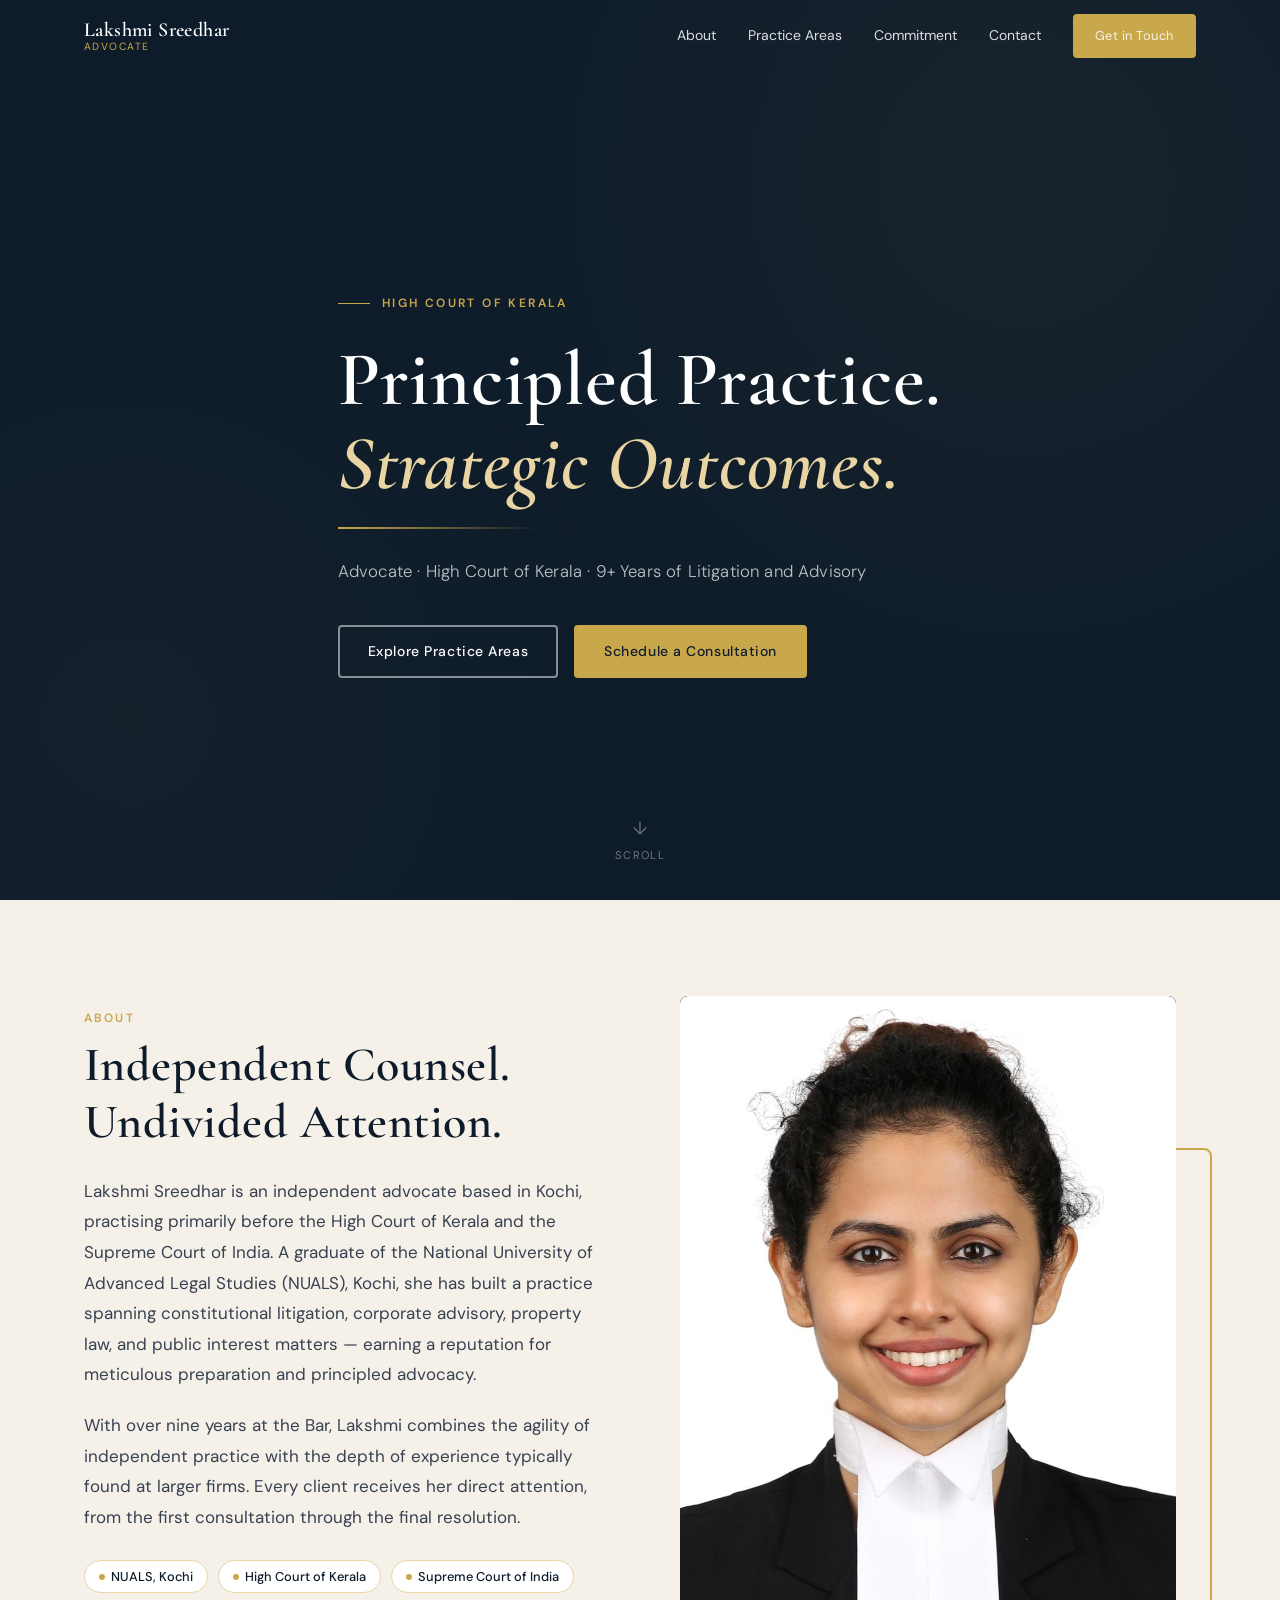
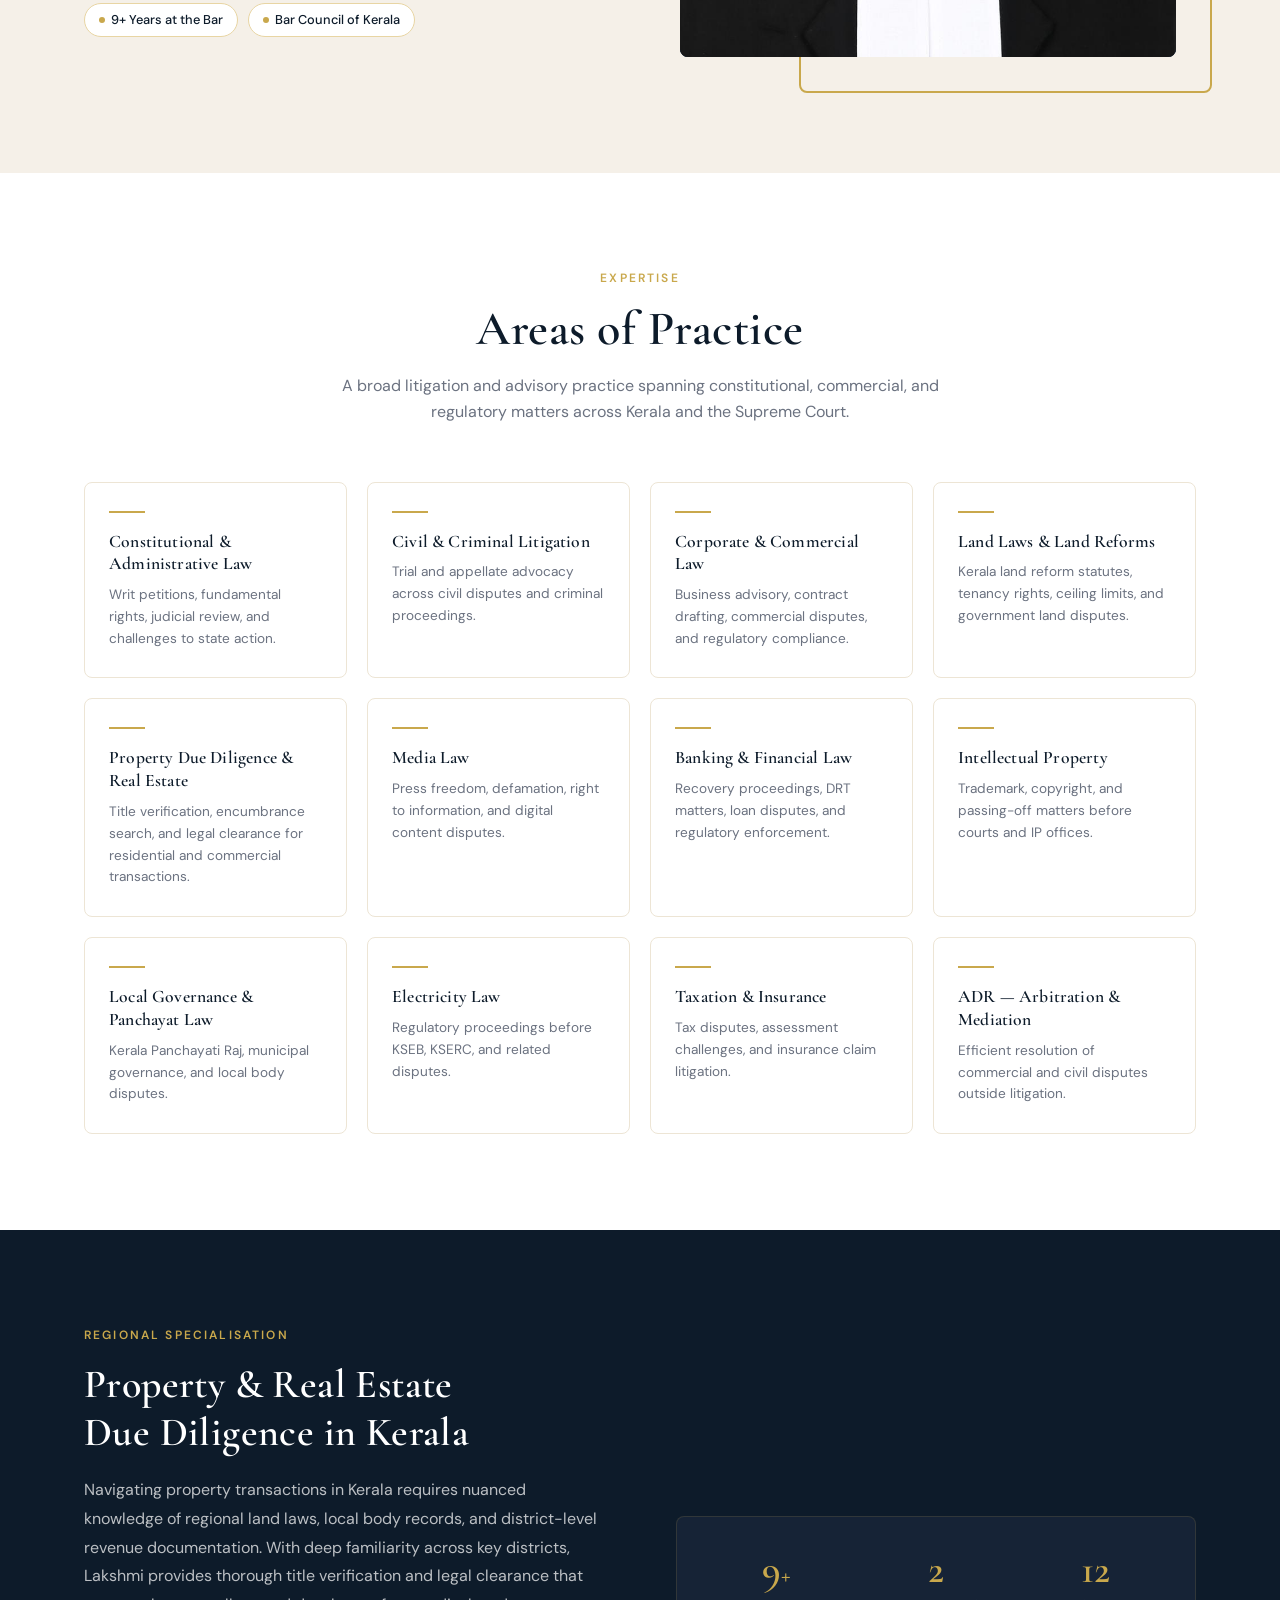
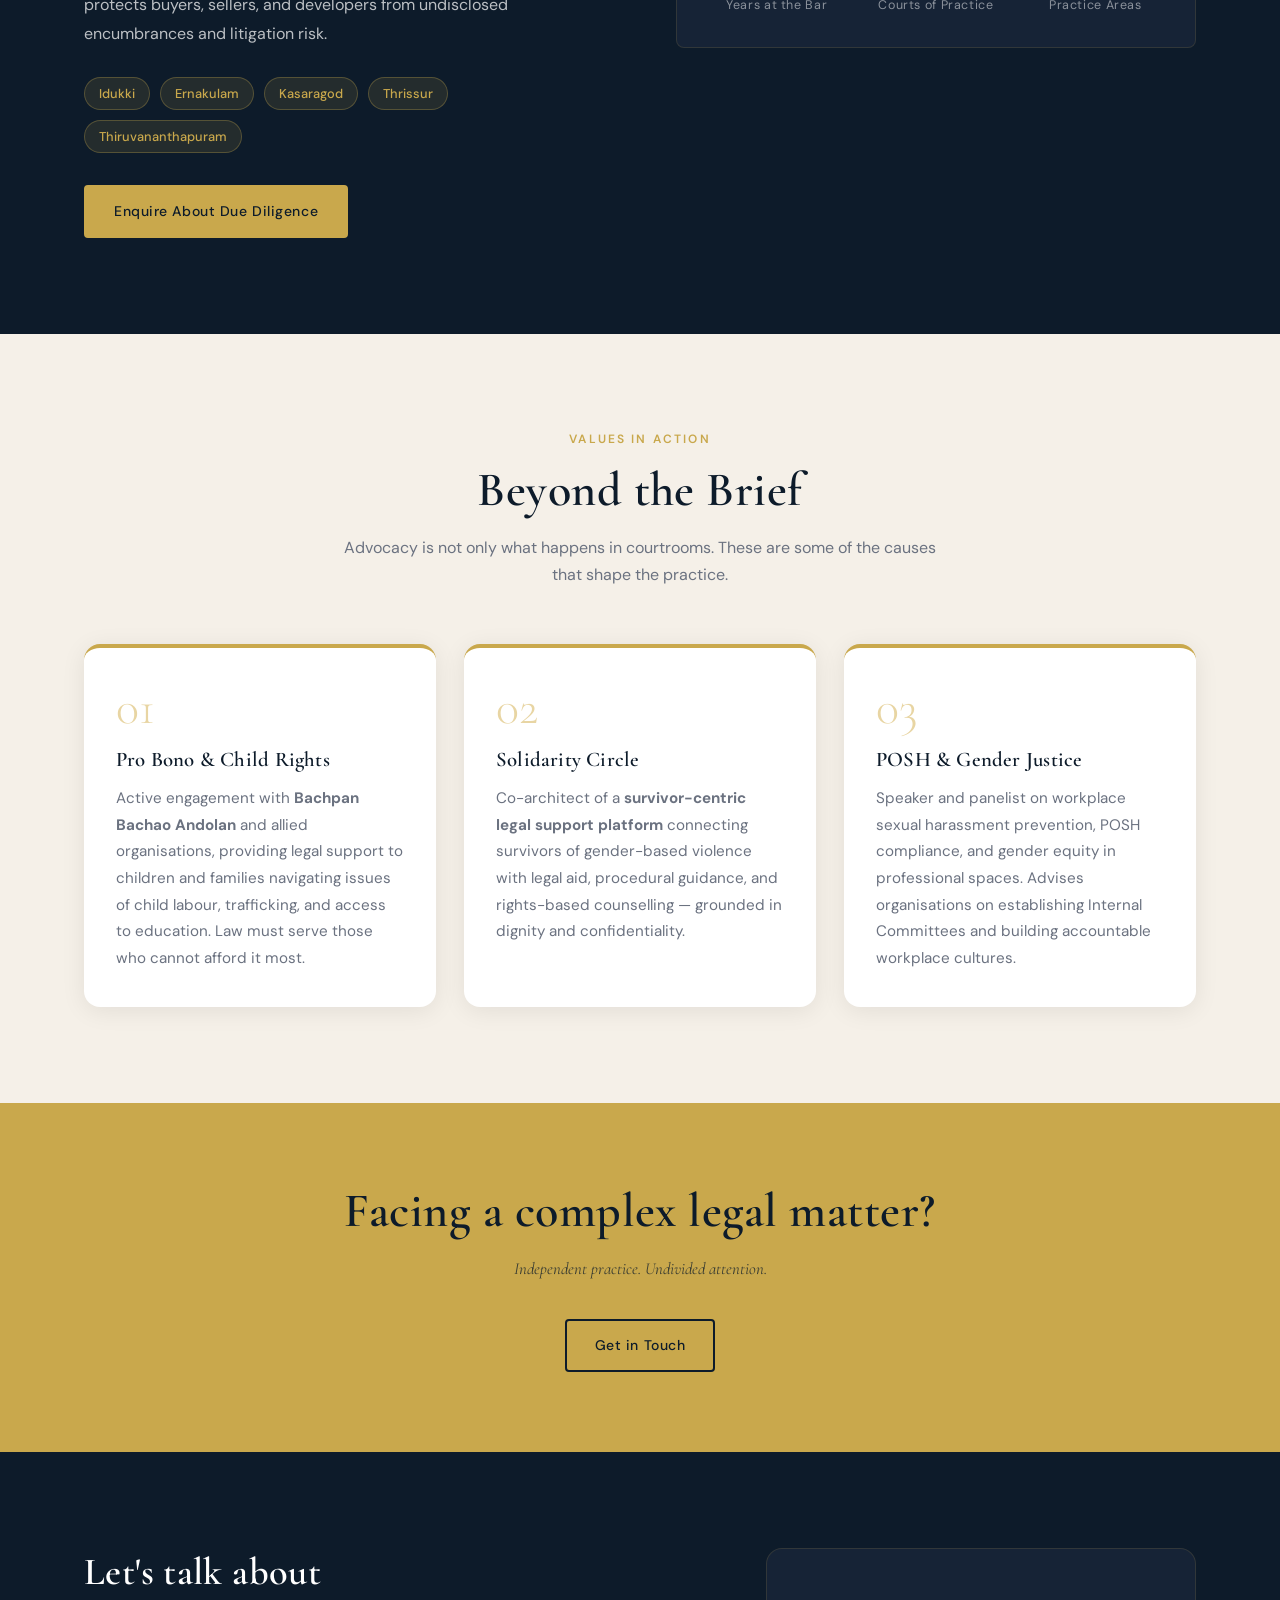
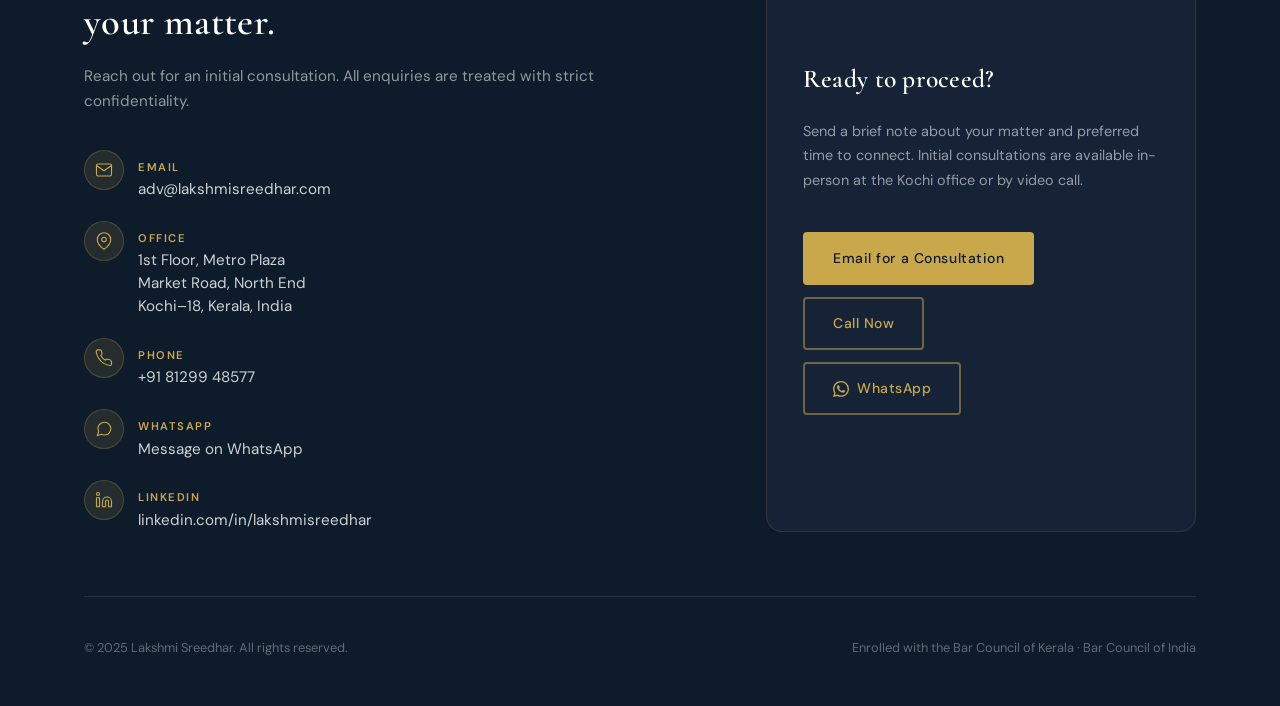
==== index.html @ 371a24f0 "Added meta tags" ====
<!DOCTYPE html>
<html lang="en">
<head>
  <meta charset="UTF-8">
  <meta name="viewport" content="width=device-width, initial-scale=1.0">
  <meta name="description" content="Lakshmi Sreedhar — Advocate at the High Court of Kerala. 9+ years of experience in Constitutional Law, Civil &amp; Criminal Litigation, Corporate Law, Property Due Diligence, and more.">
  <meta name="author" content="Lakshmi Sreedhar">
  <meta property="og:title" content="Lakshmi Sreedhar | Advocate, High Court of Kerala">
  <meta property="og:description" content="Principled Practice. Strategic Outcomes. Independent advocate with 9+ years of litigation and advisory experience.">
  <meta property="og:type" content="website">
  <meta property="og:url" content="https://zachariasmanuel.github.io/lssite/">
  <meta property="og:image" content="https://zachariasmanuel.github.io/lssite/assets/img/lakshmi.jpg">
  <meta property="og:image:alt" content="Lakshmi Sreedhar, Advocate, High Court of Kerala">
  <meta name="twitter:card" content="summary_large_image">
  <meta name="twitter:image" content="https://zachariasmanuel.github.io/lssite/assets/img/lakshmi.jpg">

  <link rel="icon" type="image/x-icon" href="favicon.ico">
  <title>Lakshmi Sreedhar | Advocate, High Court of Kerala</title>

  <!-- Stylesheet -->
  <link rel="stylesheet" href="assets/css/style.css">

  <!-- Google Analytics -->
  <script async src="https://www.googletagmanager.com/gtag/js?id=UA-42601089-4"></script>
  <script>
    window.dataLayer = window.dataLayer || [];
    function gtag(){dataLayer.push(arguments);}
    gtag('js', new Date());
    gtag('config', 'UA-42601089-4');
  </script>
</head>
<body>

  <!-- =========================================
       MOBILE OVERLAY MENU
  ========================================== -->
  <div id="nav-overlay" class="nav-overlay" role="dialog" aria-modal="true" aria-label="Navigation menu">
    <a href="#about">About</a>
    <a href="#practice">Practice Areas</a>
    <a href="#commitment">Commitment</a>
    <a href="#contact">Contact</a>
    <a href="mailto:adv@lakshmisreedhar.com" class="btn btn--gold">Get in Touch</a>
  </div>

  <!-- =========================================
       NAVIGATION
  ========================================== -->
  <header id="navbar" role="banner">
    <div class="container">
      <a href="#hero" class="nav-brand" aria-label="Lakshmi Sreedhar — home">
        <span class="nav-brand__name">Lakshmi Sreedhar</span>
        <span class="nav-brand__sub">Advocate</span>
      </a>

      <nav class="nav-links" aria-label="Site navigation">
        <a href="#about">About</a>
        <a href="#practice">Practice Areas</a>
        <a href="#commitment">Commitment</a>
        <a href="#contact">Contact</a>
        <a href="mailto:adv@lakshmisreedhar.com" class="btn btn--gold">Get in Touch</a>
      </nav>

      <button
        id="nav-toggle"
        class="nav-toggle"
        aria-label="Toggle navigation menu"
        aria-expanded="false"
        aria-controls="nav-overlay"
      >
        <span></span>
        <span></span>
        <span></span>
      </button>
    </div>
  </header>

  <!-- =========================================
       HERO
  ========================================== -->
  <section id="hero" aria-label="Introduction">
    <div class="hero__bg-pattern" aria-hidden="true"></div>
    <div class="container">
      <div class="hero__content">
        <p class="hero__eyebrow">High Court of Kerala</p>
        <h1 class="hero__headline">
          Principled Practice.<br><em>Strategic Outcomes.</em>
        </h1>
        <div class="hero__divider" aria-hidden="true"></div>
        <p class="hero__sub">
          Advocate &middot; High Court of Kerala &middot; 9+ Years of Litigation and Advisory
        </p>
        <div class="hero__ctas">
          <a href="#practice" class="btn btn--ghost">Explore Practice Areas</a>
          <a href="mailto:adv@lakshmisreedhar.com" class="btn btn--gold">Schedule a Consultation</a>
        </div>
      </div>
    </div>
    <div class="hero__scroll" aria-hidden="true">
      <svg viewBox="0 0 24 24" fill="none" stroke="currentColor" stroke-width="1.5" stroke-linecap="round" stroke-linejoin="round">
        <path d="M12 5v14M5 12l7 7 7-7"/>
      </svg>
      <span>Scroll</span>
    </div>
  </section>

  <!-- =========================================
       ABOUT
  ========================================== -->
  <section id="about" class="section" aria-labelledby="about-heading">
    <div class="container">
      <div class="about__grid">

        <div class="about__text">
          <span class="section-label">About</span>
          <h2 id="about-heading" class="section-title">Independent Counsel.<br>Undivided Attention.</h2>

          <p>
            Lakshmi Sreedhar is an independent advocate based in Kochi, practising primarily before the
            High Court of Kerala and the Supreme Court of India. A graduate of the National University of
            Advanced Legal Studies (NUALS), Kochi, she has built a practice spanning constitutional
            litigation, corporate advisory, property law, and public interest matters — earning a
            reputation for meticulous preparation and principled advocacy.
          </p>
          <p>
            With over nine years at the Bar, Lakshmi combines the agility of independent practice with
            the depth of experience typically found at larger firms. Every client receives her direct
            attention, from the first consultation through the final resolution.
          </p>

          <div class="about__credentials" aria-label="Credentials">
            <span class="credential-tag">NUALS, Kochi</span>
            <span class="credential-tag">High Court of Kerala</span>
            <span class="credential-tag">Supreme Court of India</span>
            <span class="credential-tag">9+ Years at the Bar</span>
            <span class="credential-tag">Bar Council of Kerala</span>
          </div>

        </div>

        <div class="about__photo reveal" aria-label="Photo of Lakshmi Sreedhar">
          <div class="about__photo-wrap">
            <!-- Replace src with the actual photo: assets/img/lakshmi.jpg -->
            <img
              src="assets/img/lakshmi.jpg"
              alt="Lakshmi Sreedhar, Advocate"
              onload="this.closest('.about__photo-wrap').querySelector('.about__photo-placeholder').style.display='none'"
              onerror="this.style.display='none'"
            >
            <div class="about__photo-placeholder" aria-hidden="true">
              <svg viewBox="0 0 64 64" fill="none" stroke="currentColor" stroke-width="1.5" stroke-linecap="round" stroke-linejoin="round">
                <circle cx="32" cy="20" r="12"/>
                <path d="M6 56c0-14.36 11.64-26 26-26s26 11.64 26 26"/>
              </svg>
              <span>Photo Placeholder</span>
            </div>
          </div>
          <div class="about__photo-accent" aria-hidden="true"></div>
        </div>

      </div>
    </div>
  </section>

  <!-- =========================================
       PRACTICE AREAS
  ========================================== -->
  <section id="practice" class="section" aria-labelledby="practice-heading">
    <div class="container">
      <div class="practice__header">
        <span class="section-label">Expertise</span>
        <h2 id="practice-heading" class="section-title">Areas of Practice</h2>
        <p>A broad litigation and advisory practice spanning constitutional, commercial, and regulatory matters across Kerala and the Supreme Court.</p>
      </div>

      <div class="practice__grid">

        <article class="practice-card reveal">
          <div class="practice-card__icon" aria-hidden="true"></div>
          <h3 class="practice-card__title">Constitutional &amp; Administrative Law</h3>
          <p class="practice-card__desc">Writ petitions, fundamental rights, judicial review, and challenges to state action.</p>
        </article>

        <article class="practice-card reveal reveal--delay-1">
          <div class="practice-card__icon" aria-hidden="true"></div>
          <h3 class="practice-card__title">Civil &amp; Criminal Litigation</h3>
          <p class="practice-card__desc">Trial and appellate advocacy across civil disputes and criminal proceedings.</p>
        </article>

        <article class="practice-card reveal reveal--delay-2">
          <div class="practice-card__icon" aria-hidden="true"></div>
          <h3 class="practice-card__title">Corporate &amp; Commercial Law</h3>
          <p class="practice-card__desc">Business advisory, contract drafting, commercial disputes, and regulatory compliance.</p>
        </article>

        <article class="practice-card reveal reveal--delay-3">
          <div class="practice-card__icon" aria-hidden="true"></div>
          <h3 class="practice-card__title">Land Laws &amp; Land Reforms</h3>
          <p class="practice-card__desc">Kerala land reform statutes, tenancy rights, ceiling limits, and government land disputes.</p>
        </article>

        <article class="practice-card reveal">
          <div class="practice-card__icon" aria-hidden="true"></div>
          <h3 class="practice-card__title">Property Due Diligence &amp; Real Estate</h3>
          <p class="practice-card__desc">Title verification, encumbrance search, and legal clearance for residential and commercial transactions.</p>
        </article>

        <article class="practice-card reveal reveal--delay-1">
          <div class="practice-card__icon" aria-hidden="true"></div>
          <h3 class="practice-card__title">Media Law</h3>
          <p class="practice-card__desc">Press freedom, defamation, right to information, and digital content disputes.</p>
        </article>

        <article class="practice-card reveal reveal--delay-2">
          <div class="practice-card__icon" aria-hidden="true"></div>
          <h3 class="practice-card__title">Banking &amp; Financial Law</h3>
          <p class="practice-card__desc">Recovery proceedings, DRT matters, loan disputes, and regulatory enforcement.</p>
        </article>

        <article class="practice-card reveal reveal--delay-3">
          <div class="practice-card__icon" aria-hidden="true"></div>
          <h3 class="practice-card__title">Intellectual Property</h3>
          <p class="practice-card__desc">Trademark, copyright, and passing-off matters before courts and IP offices.</p>
        </article>

        <article class="practice-card reveal">
          <div class="practice-card__icon" aria-hidden="true"></div>
          <h3 class="practice-card__title">Local Governance &amp; Panchayat Law</h3>
          <p class="practice-card__desc">Kerala Panchayati Raj, municipal governance, and local body disputes.</p>
        </article>

        <article class="practice-card reveal reveal--delay-1">
          <div class="practice-card__icon" aria-hidden="true"></div>
          <h3 class="practice-card__title">Electricity Law</h3>
          <p class="practice-card__desc">Regulatory proceedings before KSEB, KSERC, and related disputes.</p>
        </article>

        <article class="practice-card reveal reveal--delay-2">
          <div class="practice-card__icon" aria-hidden="true"></div>
          <h3 class="practice-card__title">Taxation &amp; Insurance</h3>
          <p class="practice-card__desc">Tax disputes, assessment challenges, and insurance claim litigation.</p>
        </article>

        <article class="practice-card reveal reveal--delay-3">
          <div class="practice-card__icon" aria-hidden="true"></div>
          <h3 class="practice-card__title">ADR — Arbitration &amp; Mediation</h3>
          <p class="practice-card__desc">Efficient resolution of commercial and civil disputes outside litigation.</p>
        </article>

      </div>
    </div>
  </section>

  <!-- =========================================
       SPOTLIGHT — PROPERTY & REAL ESTATE
  ========================================== -->
  <section id="spotlight" aria-labelledby="spotlight-heading">
    <div class="container">
      <div class="spotlight__inner">

        <div class="reveal">
          <span class="spotlight__label">Regional Specialisation</span>
          <h2 id="spotlight-heading" class="spotlight__title">
            Property &amp; Real Estate<br>Due Diligence in Kerala
          </h2>
          <p class="spotlight__body">
            Navigating property transactions in Kerala requires nuanced knowledge of
            regional land laws, local body records, and district-level revenue documentation.
            With deep familiarity across key districts, Lakshmi provides thorough title
            verification and legal clearance that protects buyers, sellers, and developers
            from undisclosed encumbrances and litigation risk.
          </p>
          <div class="spotlight__regions" aria-label="Districts covered">
            <span class="region-tag">Idukki</span>
            <span class="region-tag">Ernakulam</span>
            <span class="region-tag">Kasaragod</span>
            <span class="region-tag">Thrissur</span>
            <span class="region-tag">Thiruvananthapuram</span>
          </div>
          <a href="#contact" class="btn btn--gold">Enquire About Due Diligence</a>
        </div>

        <div class="spotlight__stats reveal reveal--delay-2" aria-label="Practice highlights">
          <div class="stat">
            <div class="stat__num">9<span style="font-size:1.5rem">+</span></div>
            <div class="stat__label">Years at the Bar</div>
          </div>
          <div class="stat">
            <div class="stat__num">2</div>
            <div class="stat__label">Courts of Practice</div>
          </div>
          <div class="stat">
            <div class="stat__num">12</div>
            <div class="stat__label">Practice Areas</div>
          </div>
        </div>

      </div>
    </div>
  </section>

  <!-- =========================================
       COMMITMENT
  ========================================== -->
  <section id="commitment" class="section" aria-labelledby="commitment-heading">
    <div class="container">
      <div class="commitment__header">
        <span class="section-label">Values in Action</span>
        <h2 id="commitment-heading" class="section-title">Beyond the Brief</h2>
        <p>Advocacy is not only what happens in courtrooms. These are some of the causes that shape the practice.</p>
      </div>

      <div class="commitment__grid">

        <article class="commitment-card reveal">
          <div class="commitment-card__number" aria-hidden="true">01</div>
          <h3 class="commitment-card__title">Pro Bono &amp; Child Rights</h3>
          <p class="commitment-card__body">
            Active engagement with <strong>Bachpan Bachao Andolan</strong> and allied organisations,
            providing legal support to children and families navigating issues of child labour,
            trafficking, and access to education. Law must serve those who cannot afford it most.
          </p>
        </article>

        <article class="commitment-card reveal reveal--delay-1">
          <div class="commitment-card__number" aria-hidden="true">02</div>
          <h3 class="commitment-card__title">Solidarity Circle</h3>
          <p class="commitment-card__body">
            Co-architect of a <strong>survivor-centric legal support platform</strong> connecting
            survivors of gender-based violence with legal aid, procedural guidance, and
            rights-based counselling — grounded in dignity and confidentiality.
          </p>
        </article>

        <article class="commitment-card reveal reveal--delay-2">
          <div class="commitment-card__number" aria-hidden="true">03</div>
          <h3 class="commitment-card__title">POSH &amp; Gender Justice</h3>
          <p class="commitment-card__body">
            Speaker and panelist on workplace sexual harassment prevention, POSH compliance,
            and gender equity in professional spaces. Advises organisations on establishing
            Internal Committees and building accountable workplace cultures.
          </p>
        </article>

      </div>
    </div>
  </section>

  <!-- =========================================
       CALL TO ACTION
  ========================================== -->
  <section id="cta" aria-label="Call to action">
    <div class="container">
      <div class="cta__inner">
        <h2 class="cta__headline">Facing a complex legal matter?</h2>
        <p class="cta__sub">Independent practice. Undivided attention.</p>
        <a href="#contact" class="btn btn--ghost-navy">Get in Touch</a>
      </div>
    </div>
  </section>

  <!-- =========================================
       CONTACT & FOOTER
  ========================================== -->
  <section id="contact" class="section" aria-labelledby="contact-heading">
    <div class="container">

      <div class="contact__grid">

        <div>
          <h2 id="contact-heading" class="contact__heading">
            Let's talk about<br>your matter.
          </h2>
          <p class="contact__sub">
            Reach out for an initial consultation. All enquiries are treated with
            strict confidentiality.
          </p>

          <div class="contact__items">

            <div class="contact__item">
              <div class="contact__item-icon" aria-hidden="true">
                <svg viewBox="0 0 24 24" stroke-width="1.5" stroke-linecap="round" stroke-linejoin="round">
                  <path d="M4 4h16c1.1 0 2 .9 2 2v12c0 1.1-.9 2-2 2H4c-1.1 0-2-.9-2-2V6c0-1.1.9-2 2-2z"/>
                  <polyline points="22,6 12,13 2,6"/>
                </svg>
              </div>
              <div class="contact__item-content">
                <div class="contact__item-label">Email</div>
                <div class="contact__item-value">
                  <a href="mailto:adv@lakshmisreedhar.com">adv@lakshmisreedhar.com</a>
                </div>
              </div>
            </div>

            <div class="contact__item">
              <div class="contact__item-icon" aria-hidden="true">
                <svg viewBox="0 0 24 24" stroke-width="1.5" stroke-linecap="round" stroke-linejoin="round">
                  <path d="M21 10c0 7-9 13-9 13s-9-6-9-13a9 9 0 0 1 18 0z"/>
                  <circle cx="12" cy="10" r="3"/>
                </svg>
              </div>
              <div class="contact__item-content">
                <div class="contact__item-label">Office</div>
                <div class="contact__item-value">
                  1st Floor, Metro Plaza<br>
                  Market Road, North End<br>
                  Kochi&ndash;18, Kerala, India
                </div>
              </div>
            </div>

            <div class="contact__item">
              <div class="contact__item-icon" aria-hidden="true">
                <svg viewBox="0 0 24 24" stroke-width="1.5" stroke-linecap="round" stroke-linejoin="round">
                  <path d="M22 16.92v3a2 2 0 0 1-2.18 2 19.79 19.79 0 0 1-8.63-3.07A19.5 19.5 0 0 1 4.69 12a19.79 19.79 0 0 1-3.07-8.67A2 2 0 0 1 3.6 1.18h3a2 2 0 0 1 2 1.72c.127.96.361 1.903.7 2.81a2 2 0 0 1-.45 2.11L7.91 8.91a16 16 0 0 0 6 6l.91-.91a2 2 0 0 1 2.11-.45c.907.339 1.85.573 2.81.7a2 2 0 0 1 1.72 2z"/>
                </svg>
              </div>
              <div class="contact__item-content">
                <div class="contact__item-label">Phone</div>
                <div class="contact__item-value">
                  <a href="tel:+918129948577">+91 81299 48577</a>
                </div>
              </div>
            </div>

            <div class="contact__item">
              <div class="contact__item-icon" aria-hidden="true">
                <svg viewBox="0 0 24 24" stroke-width="1.5" stroke-linecap="round" stroke-linejoin="round">
                  <path d="M21 11.5a8.38 8.38 0 0 1-.9 3.8 8.5 8.5 0 0 1-7.6 4.7 8.38 8.38 0 0 1-3.8-.9L3 21l1.9-5.7a8.38 8.38 0 0 1-.9-3.8 8.5 8.5 0 0 1 4.7-7.6 8.38 8.38 0 0 1 3.8-.9h.5a8.48 8.48 0 0 1 8 8v.5z"/>
                </svg>
              </div>
              <div class="contact__item-content">
                <div class="contact__item-label">WhatsApp</div>
                <div class="contact__item-value">
                  <a href="https://wa.me/918129948577" target="_blank" rel="noopener noreferrer">Message on WhatsApp</a>
                </div>
              </div>
            </div>

            <div class="contact__item">
              <div class="contact__item-icon" aria-hidden="true">
                <svg viewBox="0 0 24 24" stroke-width="1.5" stroke-linecap="round" stroke-linejoin="round">
                  <path d="M16 8a6 6 0 0 1 6 6v7h-4v-7a2 2 0 0 0-2-2 2 2 0 0 0-2 2v7h-4v-7a6 6 0 0 1 6-6z"/>
                  <rect x="2" y="9" width="4" height="12"/>
                  <circle cx="4" cy="4" r="2"/>
                </svg>
              </div>
              <div class="contact__item-content">
                <div class="contact__item-label">LinkedIn</div>
                <div class="contact__item-value">
                  <a href="https://www.linkedin.com/in/lakshmisreedhar" target="_blank" rel="noopener noreferrer">linkedin.com/in/lakshmisreedhar</a>
                </div>
              </div>
            </div>

          </div>
        </div>

        <div class="contact__cta-panel">
          <h3>Ready to proceed?</h3>
          <p>
            Send a brief note about your matter and preferred time to connect.
            Initial consultations are available in-person at the Kochi office
            or by video call.
          </p>
          <a href="mailto:adv@lakshmisreedhar.com?subject=Consultation%20Request" class="btn btn--gold">
            Email for a Consultation
          </a>
          <a href="tel:+918129948577" class="btn btn--outline-gold">
            Call Now
          </a>
          <a href="https://wa.me/918129948577" target="_blank" rel="noopener noreferrer" class="btn btn--whatsapp">
            <svg viewBox="0 0 24 24" fill="currentColor" xmlns="http://www.w3.org/2000/svg" aria-hidden="true"><path d="M17.472 14.382c-.297-.149-1.758-.867-2.03-.967-.273-.099-.471-.148-.67.15-.197.297-.767.966-.94 1.164-.173.199-.347.223-.644.075-.297-.15-1.255-.463-2.39-1.475-.883-.788-1.48-1.761-1.653-2.059-.173-.297-.018-.458.13-.606.134-.133.298-.347.446-.52.149-.174.198-.298.298-.497.099-.198.05-.371-.025-.52-.075-.149-.669-1.612-.916-2.207-.242-.579-.487-.5-.669-.51-.173-.008-.371-.01-.57-.01-.198 0-.52.074-.792.372-.272.297-1.04 1.016-1.04 2.479 0 1.462 1.065 2.875 1.213 3.074.149.198 2.096 3.2 5.077 4.487.709.306 1.262.489 1.694.625.712.227 1.36.195 1.871.118.571-.085 1.758-.719 2.006-1.413.248-.694.248-1.289.173-1.413-.074-.124-.272-.198-.57-.347m-5.421 7.403h-.004a9.87 9.87 0 0 1-5.031-1.378l-.361-.214-3.741.982.998-3.648-.235-.374a9.86 9.86 0 0 1-1.51-5.26c.001-5.45 4.436-9.884 9.888-9.884 2.64 0 5.122 1.03 6.988 2.898a9.825 9.825 0 0 1 2.893 6.994c-.003 5.45-4.437 9.884-9.885 9.884m8.413-18.297A11.815 11.815 0 0 0 12.05 0C5.495 0 .16 5.335.157 11.892c0 2.096.547 4.142 1.588 5.945L.057 24l6.305-1.654a11.882 11.882 0 0 0 5.683 1.448h.005c6.554 0 11.89-5.335 11.893-11.893a11.821 11.821 0 0 0-3.48-8.413z"/></svg>
            WhatsApp
          </a>
        </div>

      </div>

      <footer class="contact__footer">
        <p class="contact__copyright">&copy; 2025 Lakshmi Sreedhar. All rights reserved.</p>
        <p class="contact__bar-note">Enrolled with the Bar Council of Kerala &middot; Bar Council of India</p>
      </footer>

    </div>
  </section>

  <!-- Scripts -->
  <script src="assets/js/main.js"></script>

</body>
</html>
---- assets/css/style.css ----
/* ============================================================
   LAKSHMI SREEDHAR — ADVOCATE
   Design System + Full Site Styles
   ============================================================ */

/* ── Google Fonts ── */
@import url('https://fonts.googleapis.com/css2?family=Cormorant+Garamond:ital,wght@0,300;0,400;0,500;0,600;0,700;1,400;1,500&family=DM+Sans:ital,opsz,wght@0,9..40,300;0,9..40,400;0,9..40,500;0,9..40,600;1,9..40,400&display=swap');

/* ── Custom Properties ── */
:root {
  --navy:        #0D1B2A;
  --navy-light:  #162336;
  --navy-mid:    #1e3a5f;
  --gold:        #C9A84C;
  --gold-light:  #E8D5A3;
  --gold-dark:   #a07c2e;
  --cream:       #F5F0E8;
  --cream-dark:  #ede5d5;
  --white:       #FFFFFF;
  --text-dark:   #1A1A1A;
  --text-muted:  #6B7280;
  --text-light:  #9CA3AF;

  --font-serif: 'Cormorant Garamond', Georgia, 'Times New Roman', serif;
  --font-sans:  'DM Sans', system-ui, -apple-system, sans-serif;

  --nav-height: 72px;
  --section-pad: 96px;
  --container-max: 1160px;

  --radius-sm: 4px;
  --radius-md: 8px;
  --radius-lg: 16px;

  --shadow-card: 0 4px 24px rgba(0, 0, 0, 0.08);
  --shadow-card-hover: 0 8px 40px rgba(0, 0, 0, 0.16);
  --shadow-gold: 0 0 0 2px var(--gold);

  --transition: 0.25s ease;
}

/* ── Reset & Base ── */
*, *::before, *::after {
  box-sizing: border-box;
  margin: 0;
  padding: 0;
}

html {
  scroll-behavior: smooth;
  font-size: 16px;
  -webkit-text-size-adjust: 100%;
}

body {
  font-family: var(--font-sans);
  font-size: 1rem;
  line-height: 1.65;
  color: var(--text-dark);
  background: var(--white);
  overflow-x: hidden;
}

img {
  max-width: 100%;
  display: block;
}

a {
  color: inherit;
  text-decoration: none;
}

ul, ol {
  list-style: none;
}

/* ── Typography Helpers ── */
.serif { font-family: var(--font-serif); }

h1, h2, h3, h4, h5 {
  font-family: var(--font-serif);
  font-weight: 600;
  line-height: 1.2;
  letter-spacing: 0.01em;
}

.section-label {
  font-family: var(--font-sans);
  font-size: 0.75rem;
  font-weight: 600;
  letter-spacing: 0.18em;
  text-transform: uppercase;
  color: var(--gold);
  margin-bottom: 12px;
  display: block;
}

.section-title {
  font-family: var(--font-serif);
  font-size: clamp(2rem, 4vw, 3rem);
  font-weight: 600;
  color: var(--navy);
  margin-bottom: 16px;
}

.section-title--light {
  color: var(--white);
}

.section-title--gold {
  color: var(--gold);
}

/* ── Layout ── */
.container {
  max-width: var(--container-max);
  margin: 0 auto;
  padding: 0 24px;
}

.section {
  padding: var(--section-pad) 0;
}

/* ── Buttons ── */
.btn {
  display: inline-block;
  font-family: var(--font-sans);
  font-size: 0.875rem;
  font-weight: 500;
  letter-spacing: 0.04em;
  padding: 13px 28px;
  border-radius: var(--radius-sm);
  cursor: pointer;
  border: 2px solid transparent;
  transition: all var(--transition);
  white-space: nowrap;
}

.btn--gold {
  background: var(--gold);
  color: var(--navy);
  border-color: var(--gold);
}

.btn--gold:hover {
  background: var(--gold-dark);
  border-color: var(--gold-dark);
  transform: translateY(-1px);
  box-shadow: 0 6px 20px rgba(201, 168, 76, 0.35);
}

.btn--ghost {
  background: transparent;
  color: var(--white);
  border-color: rgba(255,255,255,0.5);
}

.btn--ghost:hover {
  border-color: var(--gold);
  color: var(--gold);
  transform: translateY(-1px);
}

.btn--ghost-navy {
  background: transparent;
  color: var(--navy);
  border-color: var(--navy);
}

.btn--ghost-navy:hover {
  background: var(--navy);
  color: var(--white);
  transform: translateY(-1px);
}

/* ── NAVIGATION ── */
#navbar {
  position: fixed;
  top: 0;
  left: 0;
  right: 0;
  z-index: 1000;
  height: var(--nav-height);
  display: flex;
  align-items: center;
  transition: background var(--transition), box-shadow var(--transition);
}

#navbar.scrolled {
  background: var(--white);
  box-shadow: 0 1px 20px rgba(0,0,0,0.1);
}

#navbar .container {
  display: flex;
  align-items: center;
  justify-content: space-between;
  width: 100%;
}

.nav-brand {
  display: flex;
  flex-direction: column;
  line-height: 1;
}

.nav-brand__name {
  font-family: var(--font-serif);
  font-size: 1.25rem;
  font-weight: 600;
  color: var(--white);
  letter-spacing: 0.02em;
  transition: color var(--transition);
}

.nav-brand__sub {
  font-family: var(--font-sans);
  font-size: 0.65rem;
  font-weight: 400;
  letter-spacing: 0.14em;
  text-transform: uppercase;
  color: var(--gold);
  margin-top: 2px;
}

#navbar.scrolled .nav-brand__name {
  color: var(--navy);
}

.nav-links {
  display: flex;
  align-items: center;
  gap: 32px;
}

.nav-links a {
  font-size: 0.875rem;
  font-weight: 400;
  color: rgba(255,255,255,0.85);
  transition: color var(--transition);
  position: relative;
}

.nav-links a::after {
  content: '';
  position: absolute;
  bottom: -4px;
  left: 0;
  right: 0;
  height: 1px;
  background: var(--gold);
  transform: scaleX(0);
  transition: transform var(--transition);
}

.nav-links a:hover {
  color: var(--gold);
}

.nav-links a:hover::after {
  transform: scaleX(1);
}

#navbar.scrolled .nav-links a {
  color: var(--navy);
}

#navbar.scrolled .nav-links a:hover {
  color: var(--gold-dark);
}

.nav-links .btn--gold {
  font-size: 0.8rem;
  padding: 9px 20px;
}

.nav-links .btn--gold::after {
  display: none;
}

/* Mobile nav toggle */
.nav-toggle {
  display: none;
  flex-direction: column;
  gap: 5px;
  cursor: pointer;
  padding: 6px;
  background: none;
  border: none;
}

.nav-toggle span {
  display: block;
  width: 24px;
  height: 2px;
  background: var(--white);
  border-radius: 2px;
  transition: all var(--transition);
}

#navbar.scrolled .nav-toggle span {
  background: var(--navy);
}

.nav-toggle.is-active span:nth-child(1) {
  transform: translateY(7px) rotate(45deg);
}

.nav-toggle.is-active span:nth-child(2) {
  opacity: 0;
}

.nav-toggle.is-active span:nth-child(3) {
  transform: translateY(-7px) rotate(-45deg);
}

/* Mobile overlay */
.nav-overlay {
  display: none;
  position: fixed;
  inset: 0;
  background: var(--navy);
  z-index: 999;
  flex-direction: column;
  align-items: center;
  justify-content: center;
  gap: 40px;
}

.nav-overlay.is-open {
  display: flex;
}

.nav-overlay a {
  font-family: var(--font-serif);
  font-size: 2rem;
  font-weight: 500;
  color: var(--white);
  transition: color var(--transition);
}

.nav-overlay a:hover {
  color: var(--gold);
}

.nav-overlay .btn--gold {
  font-family: var(--font-sans);
  font-size: 1rem;
}

/* ── HERO ── */
#hero {
  min-height: 100vh;
  background: var(--navy);
  display: flex;
  align-items: center;
  position: relative;
  overflow: hidden;
  padding-top: var(--nav-height);
}

.hero__bg-pattern {
  position: absolute;
  inset: 0;
  background-image:
    radial-gradient(circle at 80% 20%, rgba(201, 168, 76, 0.06) 0%, transparent 50%),
    radial-gradient(circle at 10% 80%, rgba(201, 168, 76, 0.04) 0%, transparent 40%);
  pointer-events: none;
}

.hero__content {
  position: relative;
  z-index: 1;
  max-width: 820px;
  padding: 80px 0;
}

.hero__eyebrow {
  font-family: var(--font-sans);
  font-size: 0.75rem;
  font-weight: 600;
  letter-spacing: 0.2em;
  text-transform: uppercase;
  color: var(--gold);
  margin-bottom: 24px;
  display: flex;
  align-items: center;
  gap: 12px;
}

.hero__eyebrow::before {
  content: '';
  display: block;
  width: 32px;
  height: 1px;
  background: var(--gold);
}

.hero__headline {
  font-family: var(--font-serif);
  font-size: clamp(2.75rem, 6vw, 5rem);
  font-weight: 600;
  color: var(--white);
  line-height: 1.1;
  margin-bottom: 20px;
}

.hero__headline em {
  font-style: italic;
  color: var(--gold-light);
}

/* Animated gold divider */
.hero__divider {
  width: 0;
  height: 2px;
  background: linear-gradient(90deg, var(--gold), transparent);
  margin-bottom: 28px;
  animation: expandLine 1.2s ease forwards 0.4s;
}

@keyframes expandLine {
  to { width: 200px; }
}

.hero__sub {
  font-family: var(--font-sans);
  font-size: 1.05rem;
  font-weight: 300;
  color: rgba(255,255,255,0.72);
  margin-bottom: 40px;
  letter-spacing: 0.01em;
  line-height: 1.7;
}

.hero__ctas {
  display: flex;
  flex-wrap: wrap;
  gap: 16px;
}

.hero__scroll {
  position: absolute;
  bottom: 36px;
  left: 50%;
  transform: translateX(-50%);
  display: flex;
  flex-direction: column;
  align-items: center;
  gap: 8px;
  color: rgba(255,255,255,0.4);
  font-size: 0.7rem;
  letter-spacing: 0.12em;
  text-transform: uppercase;
  animation: bounce 2s ease-in-out infinite;
}

.hero__scroll svg {
  width: 20px;
  height: 20px;
}

@keyframes bounce {
  0%, 100% { transform: translateX(-50%) translateY(0); }
  50%       { transform: translateX(-50%) translateY(6px); }
}

/* ── ABOUT ── */
#about {
  background: var(--cream);
}

.about__grid {
  display: grid;
  grid-template-columns: 1fr 1fr;
  gap: 80px;
  align-items: center;
}

.about__text .section-label {
  margin-bottom: 8px;
}

.about__text .section-title {
  margin-bottom: 24px;
}

.about__text p {
  font-size: 1.0625rem;
  color: #374151;
  line-height: 1.8;
  margin-bottom: 20px;
}

.about__credentials {
  display: flex;
  flex-wrap: wrap;
  gap: 10px;
  margin: 28px 0;
}

.credential-tag {
  display: inline-flex;
  align-items: center;
  gap: 6px;
  font-size: 0.8rem;
  font-weight: 500;
  color: var(--navy);
  background: var(--white);
  border: 1px solid var(--gold-light);
  border-radius: 100px;
  padding: 5px 14px;
}

.credential-tag::before {
  content: '';
  display: block;
  width: 6px;
  height: 6px;
  border-radius: 50%;
  background: var(--gold);
}

.about__photo {
  position: relative;
  padding-bottom: 20px;
  padding-right: 20px;
}

.about__photo-wrap {
  position: relative;
  border-radius: var(--radius-md);
  overflow: hidden;
  aspect-ratio: 3/4;
  background: var(--navy-light);
}

.about__photo-wrap::before {
  content: '';
  position: absolute;
  inset: 0;
  background: linear-gradient(135deg, var(--navy) 0%, var(--navy-mid) 100%);
  z-index: 0;
}

.about__photo-wrap img {
  width: 100%;
  height: 100%;
  object-fit: cover;
  object-position: center 15%;
  position: relative;
  z-index: 1;
}

.about__photo-placeholder {
  position: absolute;
  inset: 0;
  display: flex;
  flex-direction: column;
  align-items: center;
  justify-content: center;
  z-index: 2;
  color: rgba(255,255,255,0.35);
  gap: 12px;
}

.about__photo-placeholder svg {
  width: 64px;
  height: 64px;
  opacity: 0.4;
}

.about__photo-placeholder span {
  font-size: 0.75rem;
  letter-spacing: 0.1em;
  text-transform: uppercase;
  font-family: var(--font-sans);
}

.about__photo-accent {
  position: absolute;
  bottom: -16px;
  right: -16px;
  width: 80%;
  height: 80%;
  border: 2px solid var(--gold);
  border-radius: var(--radius-md);
  z-index: 0;
  pointer-events: none;
}

/* ── PRACTICE AREAS ── */
#practice {
  background: var(--white);
}

.practice__header {
  text-align: center;
  max-width: 600px;
  margin: 0 auto 56px;
}

.practice__header .section-title {
  margin-bottom: 14px;
}

.practice__header p {
  color: var(--text-muted);
  font-size: 1rem;
}

.practice__grid {
  display: grid;
  grid-template-columns: repeat(4, 1fr);
  gap: 20px;
}

.practice-card {
  background: var(--white);
  border: 1px solid var(--cream-dark);
  border-radius: var(--radius-md);
  padding: 28px 24px;
  transition: all var(--transition);
  position: relative;
  overflow: hidden;
}

.practice-card::before {
  content: '';
  position: absolute;
  top: 0;
  left: 0;
  right: 0;
  height: 3px;
  background: linear-gradient(90deg, var(--gold), var(--gold-light));
  transform: scaleX(0);
  transform-origin: left;
  transition: transform var(--transition);
}

.practice-card:hover {
  box-shadow: var(--shadow-card-hover);
  border-color: var(--gold-light);
  transform: translateY(-3px);
}

.practice-card:hover::before {
  transform: scaleX(1);
}

.practice-card__icon {
  width: 36px;
  height: 2px;
  background: var(--gold);
  margin-bottom: 18px;
}

.practice-card__title {
  font-family: var(--font-serif);
  font-size: 1.1rem;
  font-weight: 600;
  color: var(--navy);
  margin-bottom: 8px;
  line-height: 1.3;
}

.practice-card__desc {
  font-size: 0.85rem;
  color: var(--text-muted);
  line-height: 1.6;
}

/* ── SPOTLIGHT ── */
#spotlight {
  background: var(--navy);
  padding: var(--section-pad) 0;
}

.spotlight__inner {
  display: grid;
  grid-template-columns: 1fr 1fr;
  gap: 72px;
  align-items: center;
}

.spotlight__label {
  font-size: 0.75rem;
  font-weight: 600;
  letter-spacing: 0.18em;
  text-transform: uppercase;
  color: var(--gold);
  display: block;
  margin-bottom: 14px;
}

.spotlight__title {
  font-family: var(--font-serif);
  font-size: clamp(1.75rem, 3.5vw, 2.5rem);
  font-weight: 600;
  color: var(--white);
  line-height: 1.2;
  margin-bottom: 20px;
}

.spotlight__body {
  color: rgba(255,255,255,0.72);
  font-size: 1rem;
  line-height: 1.8;
  margin-bottom: 28px;
}

.spotlight__regions {
  display: flex;
  flex-wrap: wrap;
  gap: 10px;
  margin-bottom: 32px;
}

.region-tag {
  font-size: 0.8rem;
  font-weight: 500;
  color: var(--gold);
  background: rgba(201, 168, 76, 0.12);
  border: 1px solid rgba(201, 168, 76, 0.3);
  border-radius: 100px;
  padding: 5px 14px;
}

.spotlight__stats {
  display: grid;
  grid-template-columns: repeat(3, 1fr);
  gap: 24px;
  padding: 32px;
  background: var(--navy-light);
  border-radius: var(--radius-md);
  border: 1px solid rgba(201, 168, 76, 0.15);
}

.stat {
  text-align: center;
}

.stat__num {
  font-family: var(--font-serif);
  font-size: 2.5rem;
  font-weight: 600;
  color: var(--gold);
  line-height: 1;
  margin-bottom: 6px;
}

.stat__label {
  font-size: 0.78rem;
  color: rgba(255,255,255,0.5);
  letter-spacing: 0.05em;
}

/* ── COMMITMENT ── */
#commitment {
  background: var(--cream);
}

.commitment__header {
  text-align: center;
  max-width: 600px;
  margin: 0 auto 56px;
}

.commitment__header p {
  color: var(--text-muted);
  font-size: 1rem;
  margin-top: 12px;
}

.commitment__grid {
  display: grid;
  grid-template-columns: repeat(3, 1fr);
  gap: 28px;
}

.commitment-card {
  background: var(--white);
  border-radius: var(--radius-lg);
  padding: 36px 32px;
  box-shadow: var(--shadow-card);
  border-top: 4px solid var(--gold);
  transition: transform var(--transition), box-shadow var(--transition);
}

.commitment-card:hover {
  transform: translateY(-4px);
  box-shadow: var(--shadow-card-hover);
}

.commitment-card__number {
  font-family: var(--font-serif);
  font-size: 3rem;
  font-weight: 300;
  color: var(--gold-light);
  line-height: 1;
  margin-bottom: 16px;
}

.commitment-card__title {
  font-family: var(--font-serif);
  font-size: 1.3rem;
  font-weight: 600;
  color: var(--navy);
  margin-bottom: 12px;
}

.commitment-card__body {
  font-size: 0.95rem;
  color: var(--text-muted);
  line-height: 1.75;
}

/* ── CALL TO ACTION ── */
#cta {
  background: var(--gold);
  padding: 80px 0;
}

.cta__inner {
  text-align: center;
}

.cta__headline {
  font-family: var(--font-serif);
  font-size: clamp(2rem, 4vw, 3rem);
  font-weight: 600;
  color: var(--navy);
  margin-bottom: 14px;
}

.cta__sub {
  font-size: 1.05rem;
  color: var(--navy);
  opacity: 0.75;
  margin-bottom: 36px;
  font-style: italic;
  font-family: var(--font-serif);
}

/* ── CONTACT ── */
#contact {
  background: var(--navy);
  padding: var(--section-pad) 0 48px;
}

.contact__grid {
  display: grid;
  grid-template-columns: 1.4fr 1fr;
  gap: 80px;
  padding-bottom: 64px;
  border-bottom: 1px solid rgba(255,255,255,0.1);
  margin-bottom: 40px;
}

.contact__heading {
  font-family: var(--font-serif);
  font-size: clamp(1.75rem, 3vw, 2.5rem);
  font-weight: 600;
  color: var(--white);
  line-height: 1.3;
  margin-bottom: 16px;
}

.contact__sub {
  color: rgba(255,255,255,0.55);
  font-size: 0.95rem;
  margin-bottom: 36px;
}

.contact__items {
  display: flex;
  flex-direction: column;
  gap: 20px;
}

.contact__item {
  display: flex;
  align-items: flex-start;
  gap: 14px;
}

.contact__item-icon {
  width: 40px;
  height: 40px;
  border-radius: 50%;
  background: rgba(201, 168, 76, 0.12);
  border: 1px solid rgba(201, 168, 76, 0.25);
  display: flex;
  align-items: center;
  justify-content: center;
  flex-shrink: 0;
}

.contact__item-icon svg {
  width: 18px;
  height: 18px;
  color: var(--gold);
  stroke: var(--gold);
  fill: none;
}

.contact__item-content {
  padding-top: 8px;
}

.contact__item-label {
  font-size: 0.7rem;
  font-weight: 600;
  letter-spacing: 0.14em;
  text-transform: uppercase;
  color: var(--gold);
  margin-bottom: 2px;
}

.contact__item-value {
  font-size: 0.95rem;
  color: rgba(255,255,255,0.8);
  line-height: 1.5;
}

.contact__item-value a {
  color: rgba(255,255,255,0.8);
  transition: color var(--transition);
}

.contact__item-value a:hover {
  color: var(--gold);
}

.contact__cta-panel {
  background: var(--navy-light);
  border-radius: var(--radius-lg);
  padding: 36px;
  border: 1px solid rgba(201, 168, 76, 0.15);
  display: flex;
  flex-direction: column;
  justify-content: center;
  gap: 12px;
}

.contact__cta-panel h3 {
  font-family: var(--font-serif);
  font-size: 1.6rem;
  color: var(--white);
  margin-bottom: 12px;
}

.contact__cta-panel p {
  color: rgba(255,255,255,0.55);
  font-size: 0.9rem;
  margin-bottom: 28px;
  line-height: 1.7;
}

.contact__cta-panel .btn--gold,
.contact__cta-panel .btn--outline-gold,
.contact__cta-panel .btn--whatsapp {
  align-self: flex-start;
}

.btn--outline-gold {
  background: transparent;
  color: var(--gold);
  border-color: rgba(201, 168, 76, 0.5);
}

.btn--outline-gold:hover {
  background: rgba(201, 168, 76, 0.1);
  border-color: var(--gold);
  transform: translateY(-1px);
}

.btn--whatsapp {
  background: transparent;
  color: var(--gold);
  border-color: rgba(201, 168, 76, 0.5);
  display: inline-flex;
  align-items: center;
  gap: 8px;
}

.btn--whatsapp:hover {
  background: rgba(201, 168, 76, 0.1);
  border-color: var(--gold);
  transform: translateY(-1px);
}

.btn--whatsapp svg {
  width: 16px;
  height: 16px;
  flex-shrink: 0;
}

.contact__footer {
  display: flex;
  align-items: center;
  justify-content: space-between;
  flex-wrap: wrap;
  gap: 16px;
}

.contact__copyright {
  font-size: 0.8rem;
  color: rgba(255,255,255,0.35);
}

.contact__bar-note {
  font-size: 0.8rem;
  color: rgba(255,255,255,0.35);
}

/* ── Scroll Reveal (JS adds class) ── */
.reveal {
  opacity: 0;
  transform: translateY(24px);
  transition: opacity 0.6s ease, transform 0.6s ease;
}

.reveal.is-visible {
  opacity: 1;
  transform: translateY(0);
}

.reveal--delay-1 { transition-delay: 0.1s; }
.reveal--delay-2 { transition-delay: 0.2s; }
.reveal--delay-3 { transition-delay: 0.3s; }
.reveal--delay-4 { transition-delay: 0.4s; }

/* ── RESPONSIVE ── */
@media (max-width: 1024px) {
  .practice__grid {
    grid-template-columns: repeat(3, 1fr);
  }
}

@media (max-width: 900px) {
  :root {
    --section-pad: 72px;
  }

  .about__grid {
    grid-template-columns: 1fr;
    gap: 48px;
  }

  .about__photo {
    order: -1;
    max-width: 400px;
  }

  .spotlight__inner {
    grid-template-columns: 1fr;
    gap: 48px;
  }

  .contact__grid {
    grid-template-columns: 1fr;
    gap: 48px;
  }
}

@media (max-width: 768px) {
  :root {
    --section-pad: 60px;
  }

  .nav-links {
    display: none;
  }

  .nav-toggle {
    display: flex;
  }

  .practice__grid {
    grid-template-columns: repeat(2, 1fr);
  }

  .commitment__grid {
    grid-template-columns: 1fr;
    max-width: 480px;
    margin: 0 auto;
  }

  .spotlight__stats {
    grid-template-columns: repeat(3, 1fr);
  }
}

@media (max-width: 480px) {
  .practice__grid {
    grid-template-columns: 1fr;
    max-width: 380px;
    margin: 0 auto;
  }

  .hero__ctas {
    flex-direction: column;
    align-items: flex-start;
  }

  .hero__ctas .btn {
    width: 100%;
    text-align: center;
  }

  .spotlight__stats {
    grid-template-columns: 1fr;
    gap: 20px;
  }

  .contact__footer {
    flex-direction: column;
    text-align: center;
  }
}
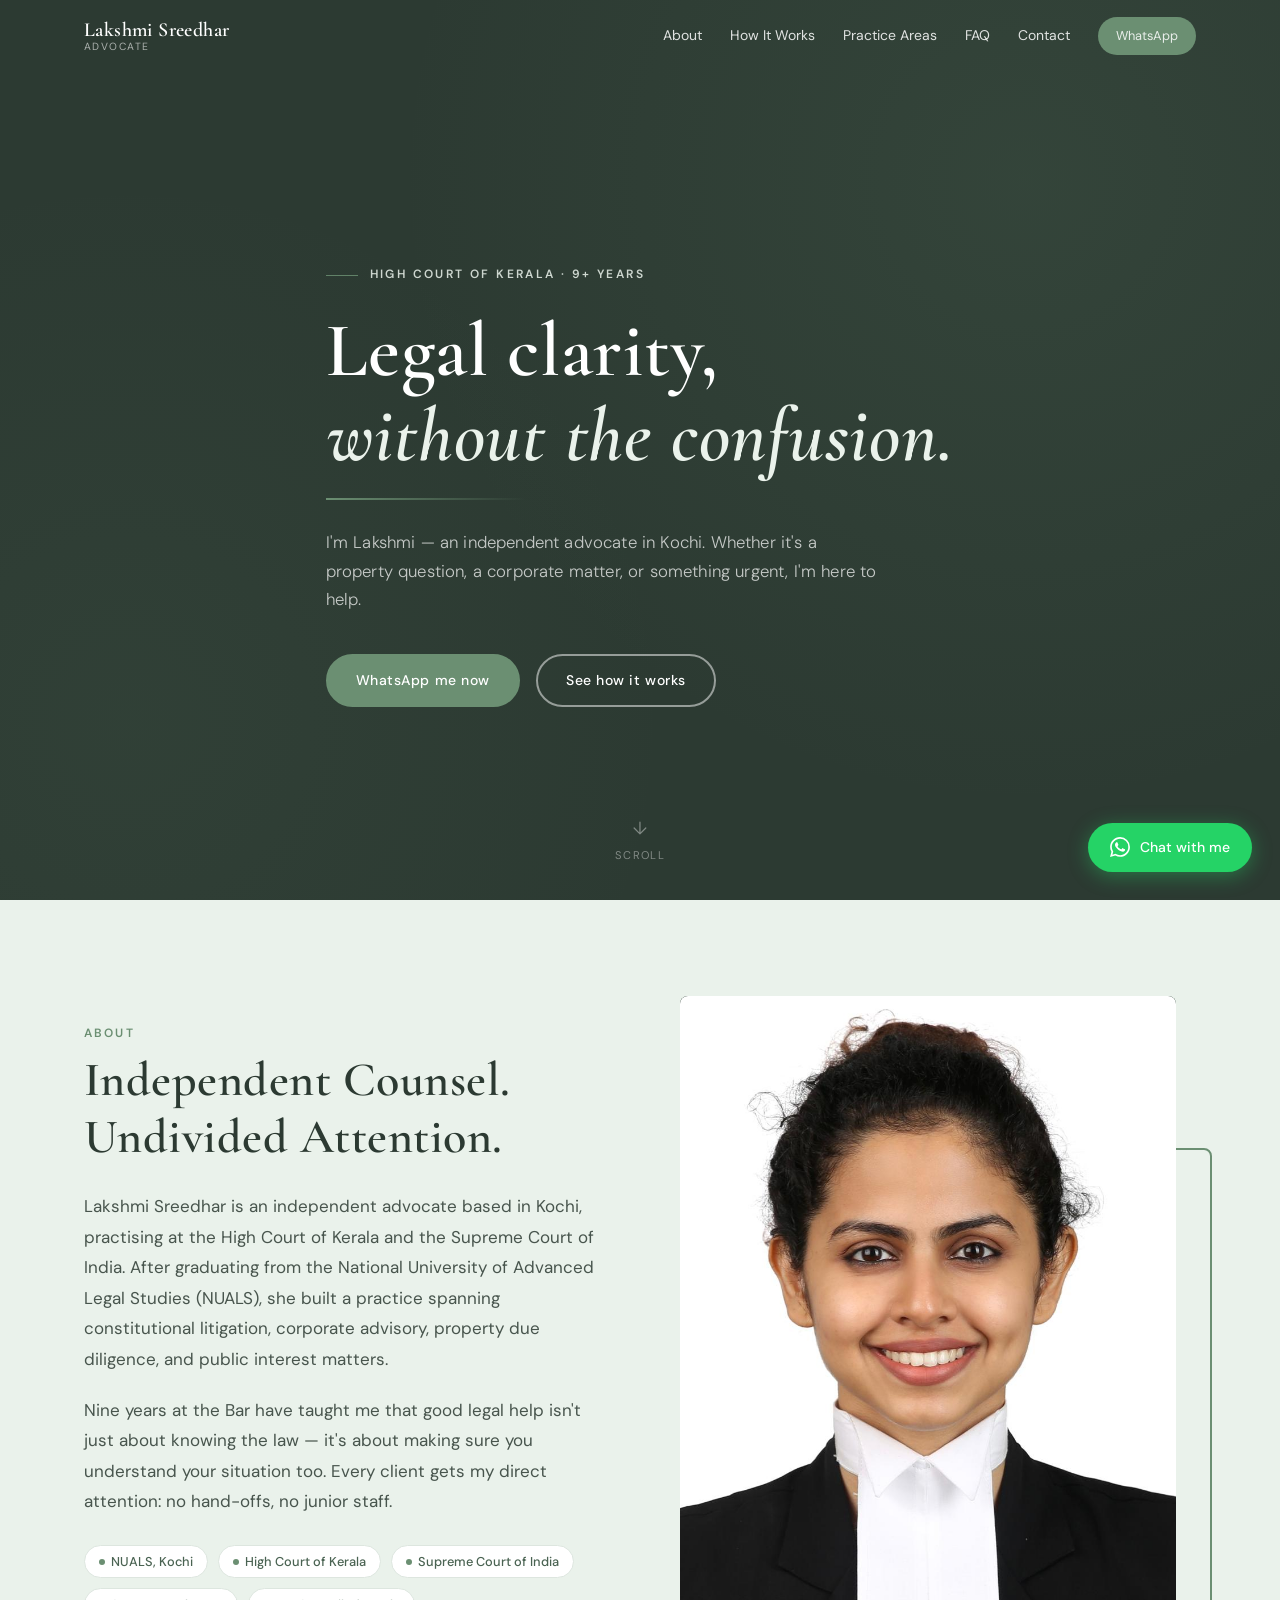
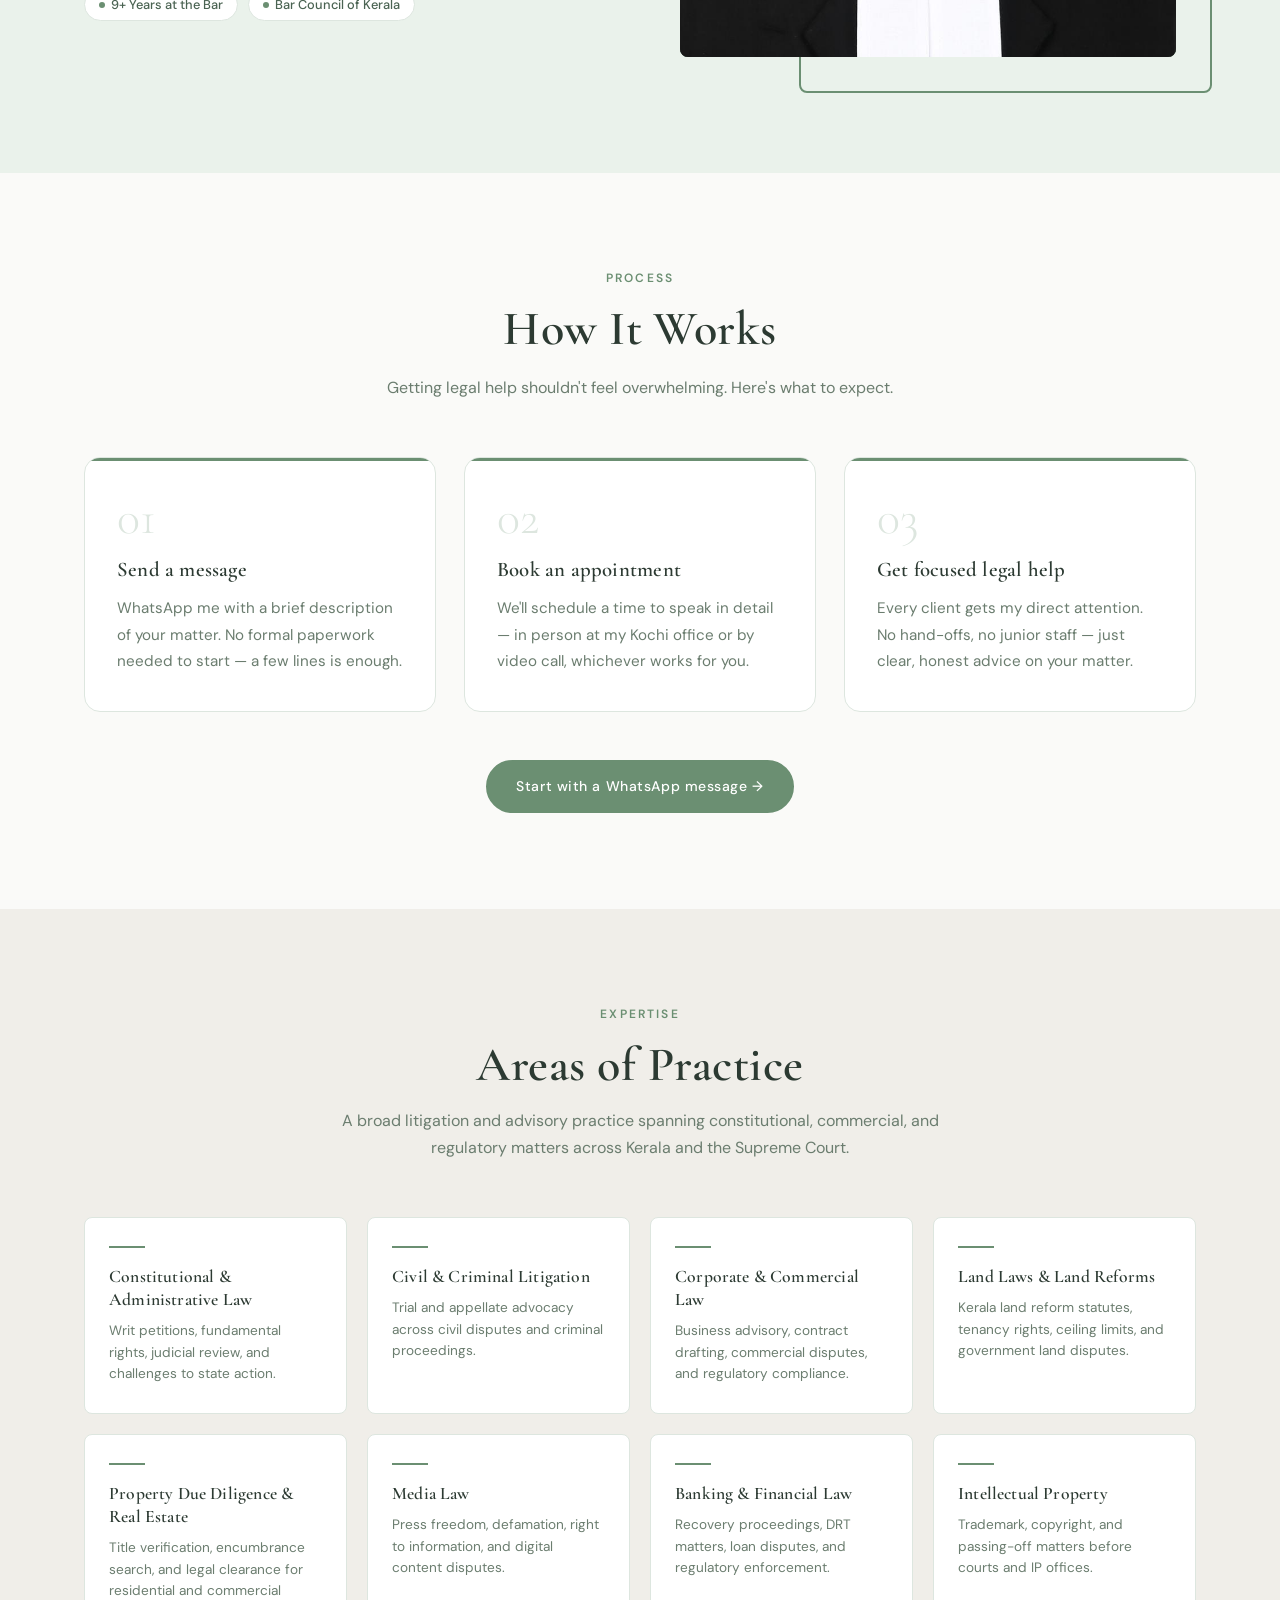
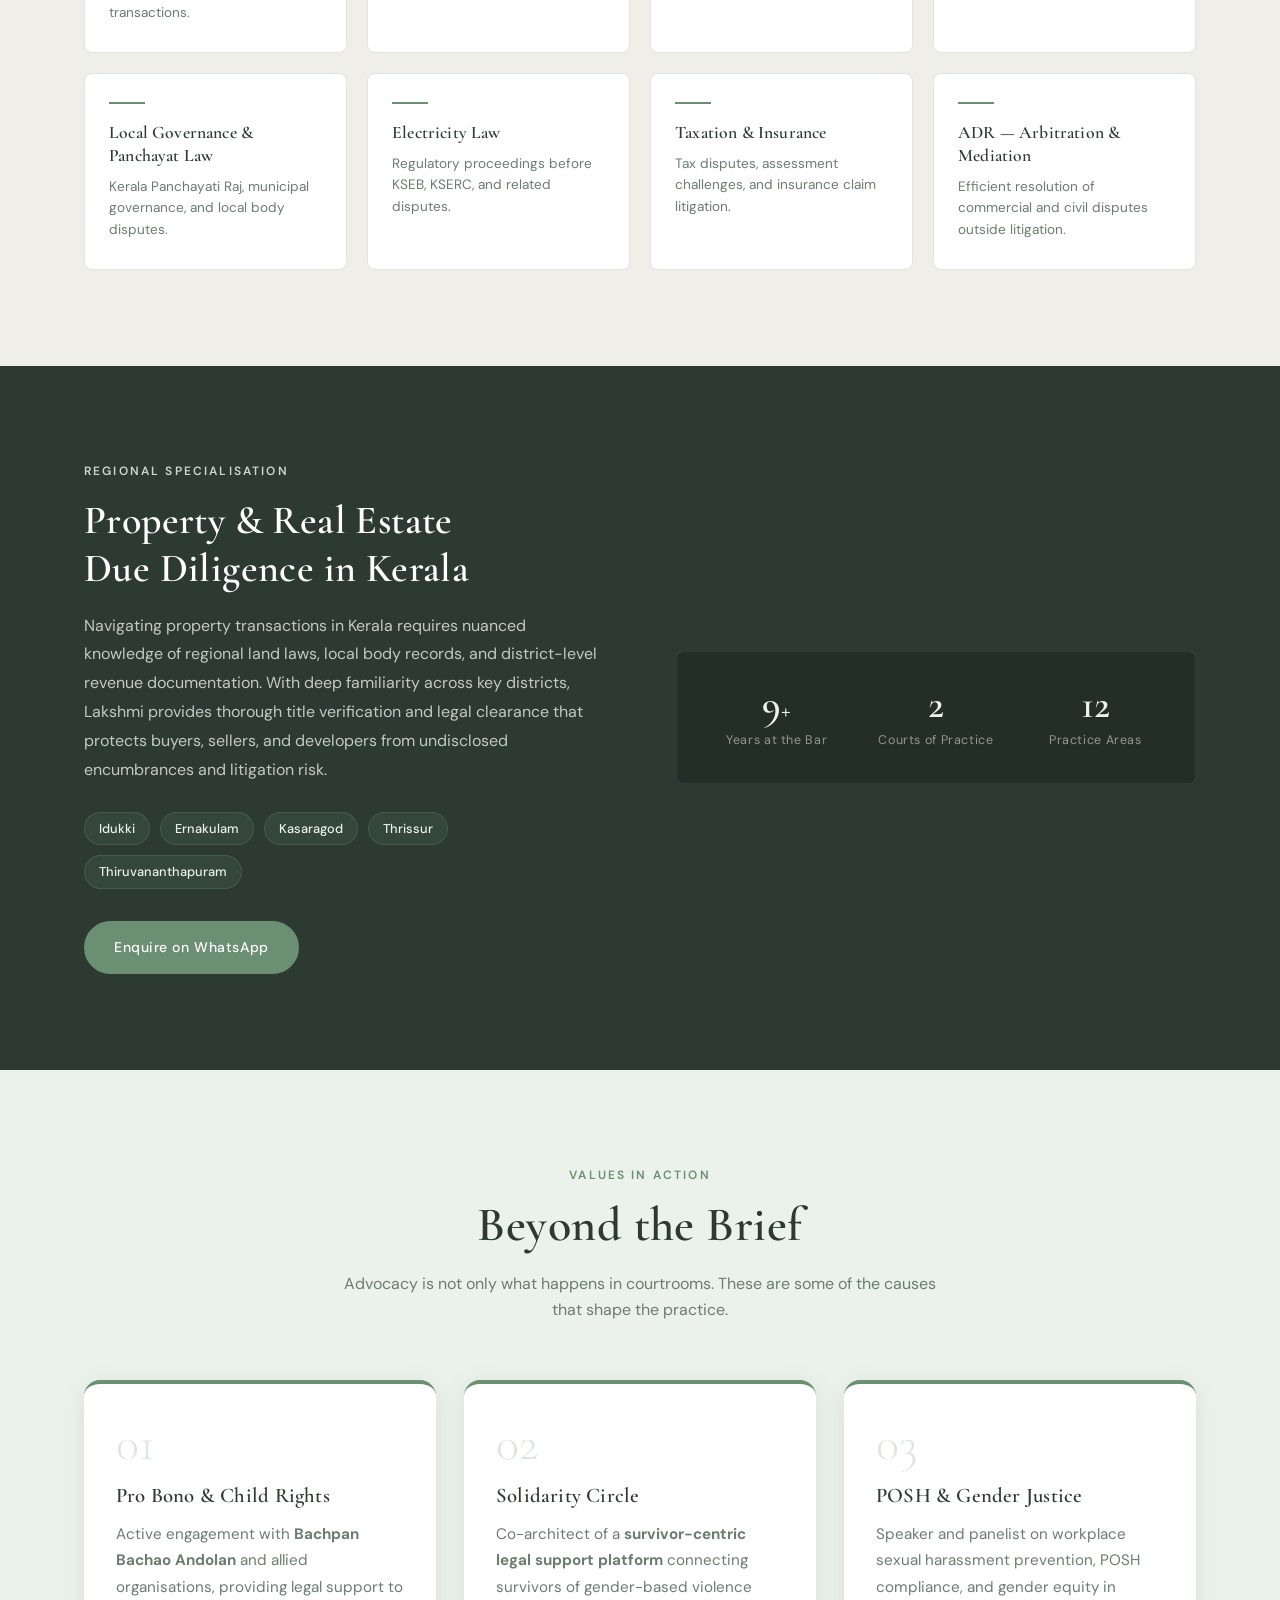
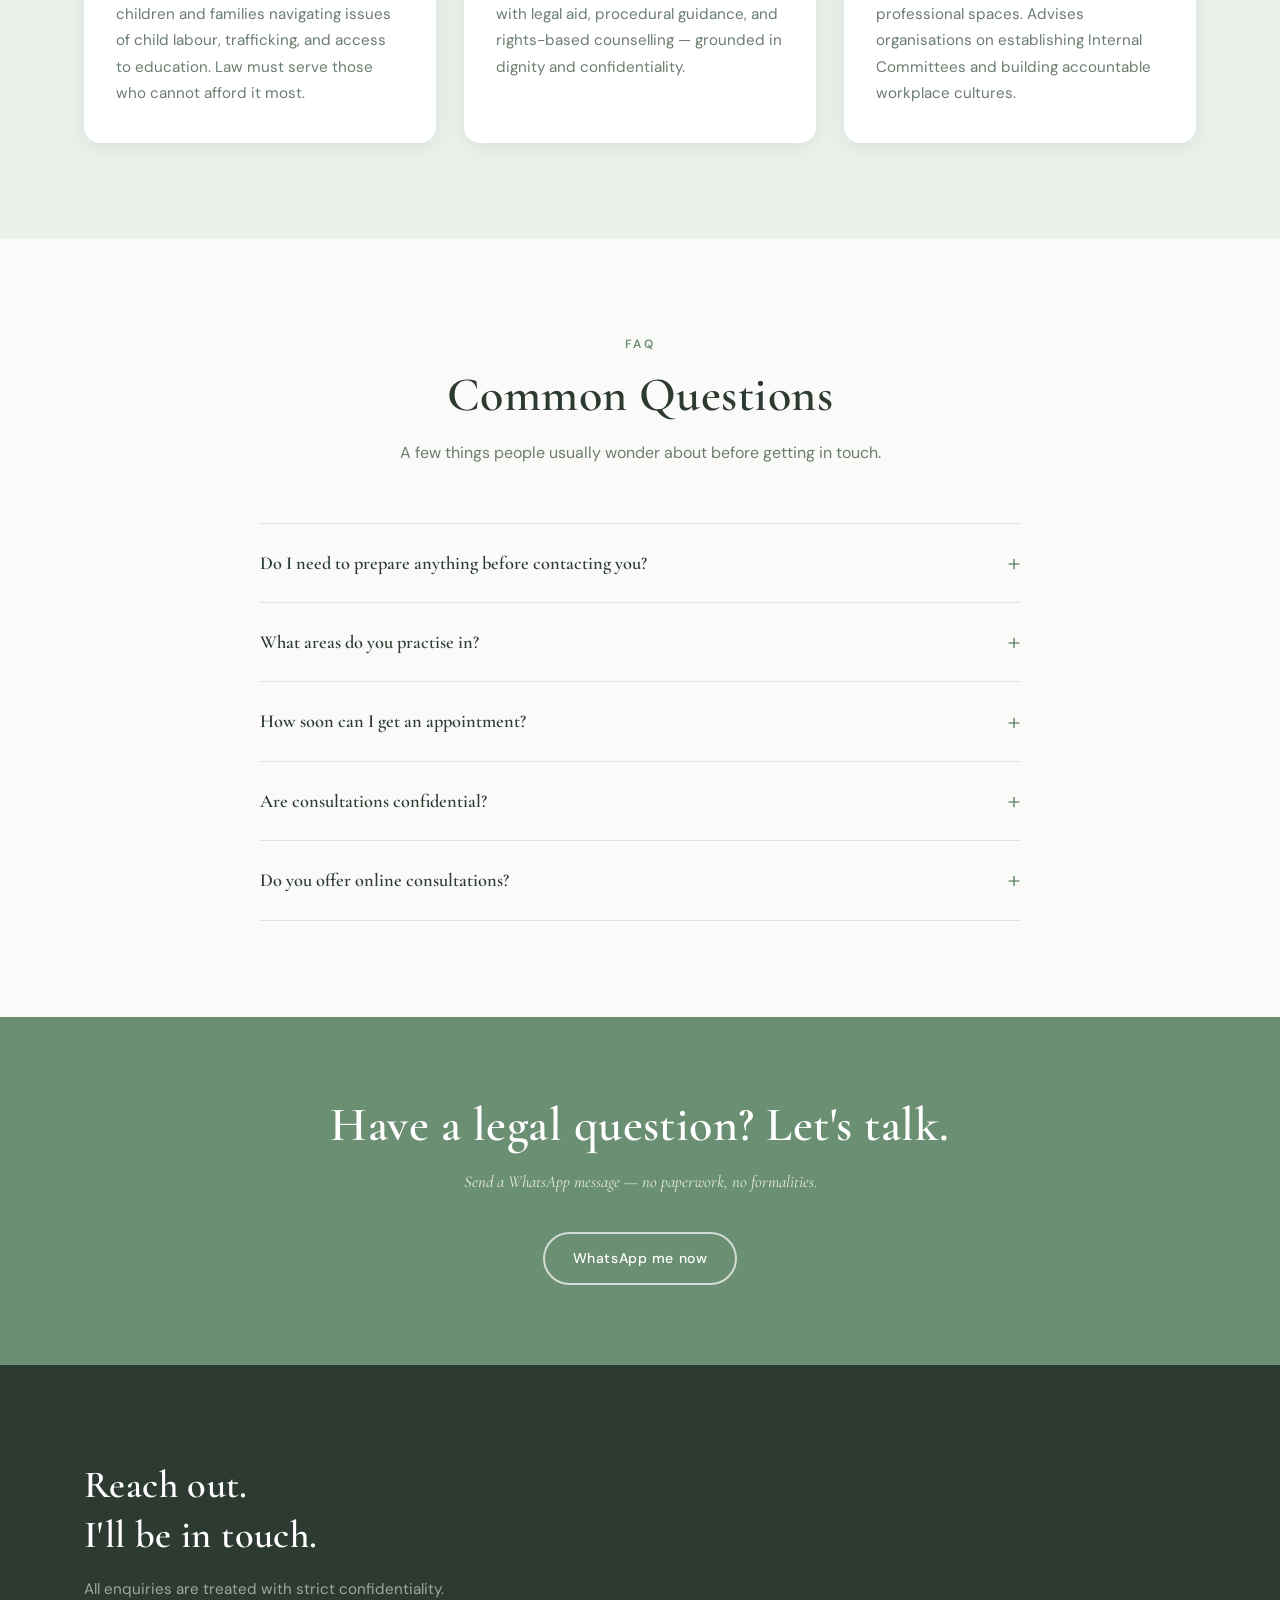
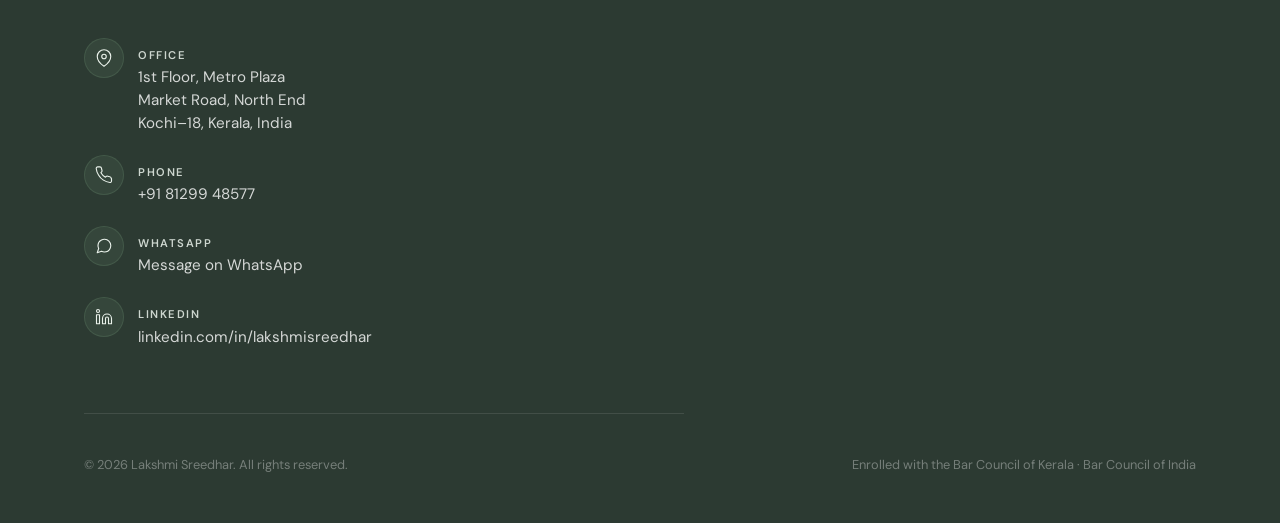
==== commit fb88e4a6: "Changed theme and messaging" ====
--- a/index.html
+++ b/index.html
@@ -6,13 +6,13 @@
   <meta name="description" content="Lakshmi Sreedhar — Advocate at the High Court of Kerala. 9+ years of experience in Constitutional Law, Civil &amp; Criminal Litigation, Corporate Law, Property Due Diligence, and more.">
   <meta name="author" content="Lakshmi Sreedhar">
   <meta property="og:title" content="Lakshmi Sreedhar | Advocate, High Court of Kerala">
-  <meta property="og:description" content="Principled Practice. Strategic Outcomes. Independent advocate with 9+ years of litigation and advisory experience.">
+  <meta property="og:description" content="Legal clarity, without the confusion. Independent advocate in Kochi with 9+ years of litigation and advisory experience.">
   <meta property="og:type" content="website">
-  <meta property="og:url" content="https://zachariasmanuel.github.io/lssite/">
-  <meta property="og:image" content="https://zachariasmanuel.github.io/lssite/assets/img/lakshmi.jpg">
+  <meta property="og:url" content="https://www.lakshmisreedhar.com">
+  <meta property="og:image" content="https://www.lakshmisreedhar.com/assets/img/lakshmi.jpg">
   <meta property="og:image:alt" content="Lakshmi Sreedhar, Advocate, High Court of Kerala">
   <meta name="twitter:card" content="summary_large_image">
-  <meta name="twitter:image" content="https://zachariasmanuel.github.io/lssite/assets/img/lakshmi.jpg">
+  <meta name="twitter:image" content="https://www.lakshmisreedhar.com/assets/img/lakshmi.jpg">
 
   <link rel="icon" type="image/x-icon" href="favicon.ico">
   <title>Lakshmi Sreedhar | Advocate, High Court of Kerala</title>
@@ -32,14 +32,31 @@
 <body>
 
   <!-- =========================================
+       FLOATING WHATSAPP BUTTON
+  ========================================== -->
+  <a
+    href="https://wa.me/918129948577"
+    class="whatsapp-float"
+    target="_blank"
+    rel="noopener noreferrer"
+    aria-label="Chat on WhatsApp"
+  >
+    <svg viewBox="0 0 24 24" fill="currentColor" xmlns="http://www.w3.org/2000/svg" aria-hidden="true">
+      <path d="M17.472 14.382c-.297-.149-1.758-.867-2.03-.967-.273-.099-.471-.148-.67.15-.197.297-.767.966-.94 1.164-.173.199-.347.223-.644.075-.297-.15-1.255-.463-2.39-1.475-.883-.788-1.48-1.761-1.653-2.059-.173-.297-.018-.458.13-.606.134-.133.298-.347.446-.52.149-.174.198-.298.298-.497.099-.198.05-.371-.025-.52-.075-.149-.669-1.612-.916-2.207-.242-.579-.487-.5-.669-.51-.173-.008-.371-.01-.57-.01-.198 0-.52.074-.792.372-.272.297-1.04 1.016-1.04 2.479 0 1.462 1.065 2.875 1.213 3.074.149.198 2.096 3.2 5.077 4.487.709.306 1.262.489 1.694.625.712.227 1.36.195 1.871.118.571-.085 1.758-.719 2.006-1.413.248-.694.248-1.289.173-1.413-.074-.124-.272-.198-.57-.347m-5.421 7.403h-.004a9.87 9.87 0 0 1-5.031-1.378l-.361-.214-3.741.982.998-3.648-.235-.374a9.86 9.86 0 0 1-1.51-5.26c.001-5.45 4.436-9.884 9.888-9.884 2.64 0 5.122 1.03 6.988 2.898a9.825 9.825 0 0 1 2.893 6.994c-.003 5.45-4.437 9.884-9.885 9.884m8.413-18.297A11.815 11.815 0 0 0 12.05 0C5.495 0 .16 5.335.157 11.892c0 2.096.547 4.142 1.588 5.945L.057 24l6.305-1.654a11.882 11.882 0 0 0 5.683 1.448h.005c6.554 0 11.89-5.335 11.893-11.893a11.821 11.821 0 0 0-3.48-8.413z"/>
+    </svg>
+    Chat with me
+  </a>
+
+  <!-- =========================================
        MOBILE OVERLAY MENU
   ========================================== -->
   <div id="nav-overlay" class="nav-overlay" role="dialog" aria-modal="true" aria-label="Navigation menu">
     <a href="#about">About</a>
+    <a href="#how-it-works">How It Works</a>
     <a href="#practice">Practice Areas</a>
-    <a href="#commitment">Commitment</a>
+    <a href="#faq">FAQ</a>
     <a href="#contact">Contact</a>
-    <a href="mailto:adv@lakshmisreedhar.com" class="btn btn--gold">Get in Touch</a>
+    <a href="https://wa.me/918129948577" class="btn--whatsapp-nav" target="_blank" rel="noopener noreferrer">WhatsApp</a>
   </div>
 
   <!-- =========================================
@@ -54,10 +71,11 @@
 
       <nav class="nav-links" aria-label="Site navigation">
         <a href="#about">About</a>
+        <a href="#how-it-works">How It Works</a>
         <a href="#practice">Practice Areas</a>
-        <a href="#commitment">Commitment</a>
+        <a href="#faq">FAQ</a>
         <a href="#contact">Contact</a>
-        <a href="mailto:adv@lakshmisreedhar.com" class="btn btn--gold">Get in Touch</a>
+        <a href="https://wa.me/918129948577" class="btn--whatsapp-nav" target="_blank" rel="noopener noreferrer">WhatsApp</a>
       </nav>
 
       <button
@@ -81,17 +99,17 @@
     <div class="hero__bg-pattern" aria-hidden="true"></div>
     <div class="container">
       <div class="hero__content">
-        <p class="hero__eyebrow">High Court of Kerala</p>
+        <p class="hero__eyebrow">High Court of Kerala &middot; 9+ Years</p>
         <h1 class="hero__headline">
-          Principled Practice.<br><em>Strategic Outcomes.</em>
+          Legal clarity,<br><em>without the confusion.</em>
         </h1>
         <div class="hero__divider" aria-hidden="true"></div>
         <p class="hero__sub">
-          Advocate &middot; High Court of Kerala &middot; 9+ Years of Litigation and Advisory
+          I'm Lakshmi — an independent advocate in Kochi. Whether it's a property question, a corporate matter, or something urgent, I'm here to help.
         </p>
         <div class="hero__ctas">
-          <a href="#practice" class="btn btn--ghost">Explore Practice Areas</a>
-          <a href="mailto:adv@lakshmisreedhar.com" class="btn btn--gold">Schedule a Consultation</a>
+          <a href="https://wa.me/918129948577" class="btn btn--sage" target="_blank" rel="noopener noreferrer">WhatsApp me now</a>
+          <a href="#how-it-works" class="btn btn--ghost">See how it works</a>
         </div>
       </div>
     </div>
@@ -115,16 +133,15 @@
           <h2 id="about-heading" class="section-title">Independent Counsel.<br>Undivided Attention.</h2>
 
           <p>
-            Lakshmi Sreedhar is an independent advocate based in Kochi, practising primarily before the
-            High Court of Kerala and the Supreme Court of India. A graduate of the National University of
-            Advanced Legal Studies (NUALS), Kochi, she has built a practice spanning constitutional
-            litigation, corporate advisory, property law, and public interest matters — earning a
-            reputation for meticulous preparation and principled advocacy.
+            Lakshmi Sreedhar is an independent advocate based in Kochi, practising at the High Court of
+            Kerala and the Supreme Court of India. After graduating from the National University of
+            Advanced Legal Studies (NUALS), she built a practice spanning constitutional litigation,
+            corporate advisory, property due diligence, and public interest matters.
           </p>
           <p>
-            With over nine years at the Bar, Lakshmi combines the agility of independent practice with
-            the depth of experience typically found at larger firms. Every client receives her direct
-            attention, from the first consultation through the final resolution.
+            Nine years at the Bar have taught me that good legal help isn't just about knowing the
+            law — it's about making sure you understand your situation too. Every client gets my direct
+            attention: no hand-offs, no junior staff.
           </p>
 
           <div class="about__credentials" aria-label="Credentials">
@@ -139,7 +156,6 @@
 
         <div class="about__photo reveal" aria-label="Photo of Lakshmi Sreedhar">
           <div class="about__photo-wrap">
-            <!-- Replace src with the actual photo: assets/img/lakshmi.jpg -->
             <img
               src="assets/img/lakshmi.jpg"
               alt="Lakshmi Sreedhar, Advocate"
@@ -157,6 +173,45 @@
           <div class="about__photo-accent" aria-hidden="true"></div>
         </div>
 
+      </div>
+    </div>
+  </section>
+
+  <!-- =========================================
+       HOW IT WORKS
+  ========================================== -->
+  <section id="how-it-works" aria-labelledby="how-heading">
+    <div class="container">
+      <div class="how-it-works__header">
+        <span class="section-label">Process</span>
+        <h2 id="how-heading" class="section-title">How It Works</h2>
+        <p>Getting legal help shouldn't feel overwhelming. Here's what to expect.</p>
+      </div>
+
+      <div class="how-it-works__grid">
+
+        <article class="how-it-works-card reveal">
+          <div class="how-it-works-card__step" aria-hidden="true">01</div>
+          <h3 class="how-it-works-card__title">Send a message</h3>
+          <p class="how-it-works-card__body">WhatsApp me with a brief description of your matter. No formal paperwork needed to start — a few lines is enough.</p>
+        </article>
+
+        <article class="how-it-works-card reveal reveal--delay-1">
+          <div class="how-it-works-card__step" aria-hidden="true">02</div>
+          <h3 class="how-it-works-card__title">Book an appointment</h3>
+          <p class="how-it-works-card__body">We'll schedule a time to speak in detail — in person at my Kochi office or by video call, whichever works for you.</p>
+        </article>
+
+        <article class="how-it-works-card reveal reveal--delay-2">
+          <div class="how-it-works-card__step" aria-hidden="true">03</div>
+          <h3 class="how-it-works-card__title">Get focused legal help</h3>
+          <p class="how-it-works-card__body">Every client gets my direct attention. No hand-offs, no junior staff — just clear, honest advice on your matter.</p>
+        </article>
+
+      </div>
+
+      <div class="how-it-works__cta">
+        <a href="https://wa.me/918129948577" class="btn btn--sage" target="_blank" rel="noopener noreferrer">Start with a WhatsApp message &rarr;</a>
       </div>
     </div>
   </section>
@@ -276,7 +331,7 @@
             <span class="region-tag">Thrissur</span>
             <span class="region-tag">Thiruvananthapuram</span>
           </div>
-          <a href="#contact" class="btn btn--gold">Enquire About Due Diligence</a>
+          <a href="https://wa.me/918129948577" class="btn btn--gold" target="_blank" rel="noopener noreferrer">Enquire on WhatsApp</a>
         </div>
 
         <div class="spotlight__stats reveal reveal--delay-2" aria-label="Practice highlights">
@@ -346,14 +401,56 @@
   </section>
 
   <!-- =========================================
+       FAQ
+  ========================================== -->
+  <section id="faq" aria-labelledby="faq-heading">
+    <div class="container">
+      <div class="faq__header">
+        <span class="section-label">FAQ</span>
+        <h2 id="faq-heading" class="section-title">Common Questions</h2>
+        <p>A few things people usually wonder about before getting in touch.</p>
+      </div>
+
+      <div class="faq__list" role="list">
+
+        <details class="faq__item">
+          <summary class="faq__question">Do I need to prepare anything before contacting you?</summary>
+          <p class="faq__answer">No. Just send a WhatsApp message with a brief description of your situation. We'll take it from there — no documents or formalities required to start.</p>
+        </details>
+
+        <details class="faq__item">
+          <summary class="faq__question">What areas do you practise in?</summary>
+          <p class="faq__answer">Primarily the High Court of Kerala and the Supreme Court of India, across 12 areas including property law, corporate matters, constitutional litigation, media law, and more.</p>
+        </details>
+
+        <details class="faq__item">
+          <summary class="faq__question">How soon can I get an appointment?</summary>
+          <p class="faq__answer">Initial response via WhatsApp is usually within a few hours. Appointments are scheduled based on availability, typically within a few days.</p>
+        </details>
+
+        <details class="faq__item">
+          <summary class="faq__question">Are consultations confidential?</summary>
+          <p class="faq__answer">Yes. All discussions are treated with strict professional confidentiality from the very first message.</p>
+        </details>
+
+        <details class="faq__item">
+          <summary class="faq__question">Do you offer online consultations?</summary>
+          <p class="faq__answer">Yes — video call appointments are available in addition to in-person meetings at the Kochi office. Whichever works for you.</p>
+        </details>
+
+      </div>
+    </div>
+  </section>
+
+  <!-- =========================================
        CALL TO ACTION
   ========================================== -->
   <section id="cta" aria-label="Call to action">
     <div class="container">
       <div class="cta__inner">
-        <h2 class="cta__headline">Facing a complex legal matter?</h2>
-        <p class="cta__sub">Independent practice. Undivided attention.</p>
-        <a href="#contact" class="btn btn--ghost-navy">Get in Touch</a>
+        <h2 class="cta__headline">Have a legal question? Let's talk.</h2>
+        <p class="cta__sub">Send a WhatsApp message — no paperwork, no formalities.</p>
+        <a href="https://wa.me/918129948577" class="btn btn--ghost-white" target="_blank" rel="noopener noreferrer">WhatsApp me now</a>
       </div>
     </div>
   </section>
@@ -364,121 +461,82 @@
   <section id="contact" class="section" aria-labelledby="contact-heading">
     <div class="container">
 
-      <div class="contact__grid">
-
-        <div>
-          <h2 id="contact-heading" class="contact__heading">
-            Let's talk about<br>your matter.
-          </h2>
-          <p class="contact__sub">
-            Reach out for an initial consultation. All enquiries are treated with
-            strict confidentiality.
-          </p>
-
-          <div class="contact__items">
-
-            <div class="contact__item">
-              <div class="contact__item-icon" aria-hidden="true">
-                <svg viewBox="0 0 24 24" stroke-width="1.5" stroke-linecap="round" stroke-linejoin="round">
-                  <path d="M4 4h16c1.1 0 2 .9 2 2v12c0 1.1-.9 2-2 2H4c-1.1 0-2-.9-2-2V6c0-1.1.9-2 2-2z"/>
-                  <polyline points="22,6 12,13 2,6"/>
-                </svg>
+      <div class="contact__inner">
+        <h2 id="contact-heading" class="contact__heading">
+          Reach out.<br>I'll be in touch.
+        </h2>
+        <p class="contact__sub">
+          All enquiries are treated with strict confidentiality.
+        </p>
+
+        <div class="contact__items">
+
+          <div class="contact__item">
+            <div class="contact__item-icon" aria-hidden="true">
+              <svg viewBox="0 0 24 24" stroke-width="1.5" stroke-linecap="round" stroke-linejoin="round">
+                <path d="M21 10c0 7-9 13-9 13s-9-6-9-13a9 9 0 0 1 18 0z"/>
+                <circle cx="12" cy="10" r="3"/>
+              </svg>
+            </div>
+            <div class="contact__item-content">
+              <div class="contact__item-label">Office</div>
+              <div class="contact__item-value">
+                1st Floor, Metro Plaza<br>
+                Market Road, North End<br>
+                Kochi&ndash;18, Kerala, India
               </div>
-              <div class="contact__item-content">
-                <div class="contact__item-label">Email</div>
-                <div class="contact__item-value">
-                  <a href="mailto:adv@lakshmisreedhar.com">adv@lakshmisreedhar.com</a>
-                </div>
+            </div>
+          </div>
+
+          <div class="contact__item">
+            <div class="contact__item-icon" aria-hidden="true">
+              <svg viewBox="0 0 24 24" stroke-width="1.5" stroke-linecap="round" stroke-linejoin="round">
+                <path d="M22 16.92v3a2 2 0 0 1-2.18 2 19.79 19.79 0 0 1-8.63-3.07A19.5 19.5 0 0 1 4.69 12a19.79 19.79 0 0 1-3.07-8.67A2 2 0 0 1 3.6 1.18h3a2 2 0 0 1 2 1.72c.127.96.361 1.903.7 2.81a2 2 0 0 1-.45 2.11L7.91 8.91a16 16 0 0 0 6 6l.91-.91a2 2 0 0 1 2.11-.45c.907.339 1.85.573 2.81.7a2 2 0 0 1 1.72 2z"/>
+              </svg>
+            </div>
+            <div class="contact__item-content">
+              <div class="contact__item-label">Phone</div>
+              <div class="contact__item-value">
+                <a href="tel:+918129948577">+91 81299 48577</a>
               </div>
             </div>
-
-            <div class="contact__item">
-              <div class="contact__item-icon" aria-hidden="true">
-                <svg viewBox="0 0 24 24" stroke-width="1.5" stroke-linecap="round" stroke-linejoin="round">
-                  <path d="M21 10c0 7-9 13-9 13s-9-6-9-13a9 9 0 0 1 18 0z"/>
-                  <circle cx="12" cy="10" r="3"/>
-                </svg>
+          </div>
+
+          <div class="contact__item">
+            <div class="contact__item-icon" aria-hidden="true">
+              <svg viewBox="0 0 24 24" stroke-width="1.5" stroke-linecap="round" stroke-linejoin="round">
+                <path d="M21 11.5a8.38 8.38 0 0 1-.9 3.8 8.5 8.5 0 0 1-7.6 4.7 8.38 8.38 0 0 1-3.8-.9L3 21l1.9-5.7a8.38 8.38 0 0 1-.9-3.8 8.5 8.5 0 0 1 4.7-7.6 8.38 8.38 0 0 1 3.8-.9h.5a8.48 8.48 0 0 1 8 8v.5z"/>
+              </svg>
+            </div>
+            <div class="contact__item-content">
+              <div class="contact__item-label">WhatsApp</div>
+              <div class="contact__item-value">
+                <a href="https://wa.me/918129948577" target="_blank" rel="noopener noreferrer">Message on WhatsApp</a>
               </div>
-              <div class="contact__item-content">
-                <div class="contact__item-label">Office</div>
-                <div class="contact__item-value">
-                  1st Floor, Metro Plaza<br>
-                  Market Road, North End<br>
-                  Kochi&ndash;18, Kerala, India
-                </div>
+            </div>
+          </div>
+
+          <div class="contact__item">
+            <div class="contact__item-icon" aria-hidden="true">
+              <svg viewBox="0 0 24 24" stroke-width="1.5" stroke-linecap="round" stroke-linejoin="round">
+                <path d="M16 8a6 6 0 0 1 6 6v7h-4v-7a2 2 0 0 0-2-2 2 2 0 0 0-2 2v7h-4v-7a6 6 0 0 1 6-6z"/>
+                <rect x="2" y="9" width="4" height="12"/>
+                <circle cx="4" cy="4" r="2"/>
+              </svg>
+            </div>
+            <div class="contact__item-content">
+              <div class="contact__item-label">LinkedIn</div>
+              <div class="contact__item-value">
+                <a href="https://www.linkedin.com/in/lakshmisreedhar" target="_blank" rel="noopener noreferrer">linkedin.com/in/lakshmisreedhar</a>
               </div>
             </div>
-
-            <div class="contact__item">
-              <div class="contact__item-icon" aria-hidden="true">
-                <svg viewBox="0 0 24 24" stroke-width="1.5" stroke-linecap="round" stroke-linejoin="round">
-                  <path d="M22 16.92v3a2 2 0 0 1-2.18 2 19.79 19.79 0 0 1-8.63-3.07A19.5 19.5 0 0 1 4.69 12a19.79 19.79 0 0 1-3.07-8.67A2 2 0 0 1 3.6 1.18h3a2 2 0 0 1 2 1.72c.127.96.361 1.903.7 2.81a2 2 0 0 1-.45 2.11L7.91 8.91a16 16 0 0 0 6 6l.91-.91a2 2 0 0 1 2.11-.45c.907.339 1.85.573 2.81.7a2 2 0 0 1 1.72 2z"/>
-                </svg>
-              </div>
-              <div class="contact__item-content">
-                <div class="contact__item-label">Phone</div>
-                <div class="contact__item-value">
-                  <a href="tel:+918129948577">+91 81299 48577</a>
-                </div>
-              </div>
-            </div>
-
-            <div class="contact__item">
-              <div class="contact__item-icon" aria-hidden="true">
-                <svg viewBox="0 0 24 24" stroke-width="1.5" stroke-linecap="round" stroke-linejoin="round">
-                  <path d="M21 11.5a8.38 8.38 0 0 1-.9 3.8 8.5 8.5 0 0 1-7.6 4.7 8.38 8.38 0 0 1-3.8-.9L3 21l1.9-5.7a8.38 8.38 0 0 1-.9-3.8 8.5 8.5 0 0 1 4.7-7.6 8.38 8.38 0 0 1 3.8-.9h.5a8.48 8.48 0 0 1 8 8v.5z"/>
-                </svg>
-              </div>
-              <div class="contact__item-content">
-                <div class="contact__item-label">WhatsApp</div>
-                <div class="contact__item-value">
-                  <a href="https://wa.me/918129948577" target="_blank" rel="noopener noreferrer">Message on WhatsApp</a>
-                </div>
-              </div>
-            </div>
-
-            <div class="contact__item">
-              <div class="contact__item-icon" aria-hidden="true">
-                <svg viewBox="0 0 24 24" stroke-width="1.5" stroke-linecap="round" stroke-linejoin="round">
-                  <path d="M16 8a6 6 0 0 1 6 6v7h-4v-7a2 2 0 0 0-2-2 2 2 0 0 0-2 2v7h-4v-7a6 6 0 0 1 6-6z"/>
-                  <rect x="2" y="9" width="4" height="12"/>
-                  <circle cx="4" cy="4" r="2"/>
-                </svg>
-              </div>
-              <div class="contact__item-content">
-                <div class="contact__item-label">LinkedIn</div>
-                <div class="contact__item-value">
-                  <a href="https://www.linkedin.com/in/lakshmisreedhar" target="_blank" rel="noopener noreferrer">linkedin.com/in/lakshmisreedhar</a>
-                </div>
-              </div>
-            </div>
-
-          </div>
+          </div>
+
         </div>
-
-        <div class="contact__cta-panel">
-          <h3>Ready to proceed?</h3>
-          <p>
-            Send a brief note about your matter and preferred time to connect.
-            Initial consultations are available in-person at the Kochi office
-            or by video call.
-          </p>
-          <a href="mailto:adv@lakshmisreedhar.com?subject=Consultation%20Request" class="btn btn--gold">
-            Email for a Consultation
-          </a>
-          <a href="tel:+918129948577" class="btn btn--outline-gold">
-            Call Now
-          </a>
-          <a href="https://wa.me/918129948577" target="_blank" rel="noopener noreferrer" class="btn btn--whatsapp">
-            <svg viewBox="0 0 24 24" fill="currentColor" xmlns="http://www.w3.org/2000/svg" aria-hidden="true"><path d="M17.472 14.382c-.297-.149-1.758-.867-2.03-.967-.273-.099-.471-.148-.67.15-.197.297-.767.966-.94 1.164-.173.199-.347.223-.644.075-.297-.15-1.255-.463-2.39-1.475-.883-.788-1.48-1.761-1.653-2.059-.173-.297-.018-.458.13-.606.134-.133.298-.347.446-.52.149-.174.198-.298.298-.497.099-.198.05-.371-.025-.52-.075-.149-.669-1.612-.916-2.207-.242-.579-.487-.5-.669-.51-.173-.008-.371-.01-.57-.01-.198 0-.52.074-.792.372-.272.297-1.04 1.016-1.04 2.479 0 1.462 1.065 2.875 1.213 3.074.149.198 2.096 3.2 5.077 4.487.709.306 1.262.489 1.694.625.712.227 1.36.195 1.871.118.571-.085 1.758-.719 2.006-1.413.248-.694.248-1.289.173-1.413-.074-.124-.272-.198-.57-.347m-5.421 7.403h-.004a9.87 9.87 0 0 1-5.031-1.378l-.361-.214-3.741.982.998-3.648-.235-.374a9.86 9.86 0 0 1-1.51-5.26c.001-5.45 4.436-9.884 9.888-9.884 2.64 0 5.122 1.03 6.988 2.898a9.825 9.825 0 0 1 2.893 6.994c-.003 5.45-4.437 9.884-9.885 9.884m8.413-18.297A11.815 11.815 0 0 0 12.05 0C5.495 0 .16 5.335.157 11.892c0 2.096.547 4.142 1.588 5.945L.057 24l6.305-1.654a11.882 11.882 0 0 0 5.683 1.448h.005c6.554 0 11.89-5.335 11.893-11.893a11.821 11.821 0 0 0-3.48-8.413z"/></svg>
-            WhatsApp
-          </a>
-        </div>
-
       </div>
 
       <footer class="contact__footer">
-        <p class="contact__copyright">&copy; 2025 Lakshmi Sreedhar. All rights reserved.</p>
+        <p class="contact__copyright">&copy; 2026 Lakshmi Sreedhar. All rights reserved.</p>
         <p class="contact__bar-note">Enrolled with the Bar Council of Kerala &middot; Bar Council of India</p>
       </footer>
 
--- a/assets/css/style.css
+++ b/assets/css/style.css
@@ -8,18 +8,15 @@
 
 /* ── Custom Properties ── */
 :root {
-  --navy:        #0D1B2A;
-  --navy-light:  #162336;
-  --navy-mid:    #1e3a5f;
-  --gold:        #C9A84C;
-  --gold-light:  #E8D5A3;
-  --gold-dark:   #a07c2e;
-  --cream:       #F5F0E8;
-  --cream-dark:  #ede5d5;
+  --sage:        #6B8F72;
+  --sage-light:  #EAF2EB;
+  --sage-dark:   #4A6352;
+  --warm-white:  #FAFAF8;
+  --warm-gray:   #F0EEE9;
+  --charcoal:    #2C3A32;
+  --text-muted:  #6B7D6F;
   --white:       #FFFFFF;
-  --text-dark:   #1A1A1A;
-  --text-muted:  #6B7280;
-  --text-light:  #9CA3AF;
+  --border:      #DDE6DF;
 
   --font-serif: 'Cormorant Garamond', Georgia, 'Times New Roman', serif;
   --font-sans:  'DM Sans', system-ui, -apple-system, sans-serif;
@@ -34,7 +31,6 @@
 
   --shadow-card: 0 4px 24px rgba(0, 0, 0, 0.08);
   --shadow-card-hover: 0 8px 40px rgba(0, 0, 0, 0.16);
-  --shadow-gold: 0 0 0 2px var(--gold);
 
   --transition: 0.25s ease;
 }
@@ -56,8 +52,8 @@
   font-family: var(--font-sans);
   font-size: 1rem;
   line-height: 1.65;
-  color: var(--text-dark);
-  background: var(--white);
+  color: var(--charcoal);
+  background: var(--warm-white);
   overflow-x: hidden;
 }
 
@@ -91,7 +87,7 @@
   font-weight: 600;
   letter-spacing: 0.18em;
   text-transform: uppercase;
-  color: var(--gold);
+  color: var(--sage);
   margin-bottom: 12px;
   display: block;
 }
@@ -100,16 +96,12 @@
   font-family: var(--font-serif);
   font-size: clamp(2rem, 4vw, 3rem);
   font-weight: 600;
-  color: var(--navy);
+  color: var(--charcoal);
   margin-bottom: 16px;
 }
 
 .section-title--light {
   color: var(--white);
-}
-
-.section-title--gold {
-  color: var(--gold);
 }
 
 /* ── Layout ── */
@@ -131,24 +123,38 @@
   font-weight: 500;
   letter-spacing: 0.04em;
   padding: 13px 28px;
-  border-radius: var(--radius-sm);
+  border-radius: 100px;
   cursor: pointer;
   border: 2px solid transparent;
   transition: all var(--transition);
   white-space: nowrap;
 }
 
+.btn--sage {
+  background: var(--sage);
+  color: var(--white);
+  border-color: var(--sage);
+}
+
+.btn--sage:hover {
+  background: var(--sage-dark);
+  border-color: var(--sage-dark);
+  transform: translateY(-1px);
+  box-shadow: 0 6px 20px rgba(107, 143, 114, 0.35);
+}
+
+/* Used in spotlight section */
 .btn--gold {
-  background: var(--gold);
-  color: var(--navy);
-  border-color: var(--gold);
+  background: var(--sage);
+  color: var(--white);
+  border-color: var(--sage);
 }
 
 .btn--gold:hover {
-  background: var(--gold-dark);
-  border-color: var(--gold-dark);
+  background: var(--sage-dark);
+  border-color: var(--sage-dark);
   transform: translateY(-1px);
-  box-shadow: 0 6px 20px rgba(201, 168, 76, 0.35);
+  box-shadow: 0 6px 20px rgba(107, 143, 114, 0.35);
 }
 
 .btn--ghost {
@@ -158,20 +164,19 @@
 }
 
 .btn--ghost:hover {
-  border-color: var(--gold);
-  color: var(--gold);
+  border-color: rgba(255,255,255,0.9);
   transform: translateY(-1px);
 }
 
-.btn--ghost-navy {
+.btn--ghost-white {
   background: transparent;
-  color: var(--navy);
-  border-color: var(--navy);
-}
-
-.btn--ghost-navy:hover {
-  background: var(--navy);
-  color: var(--white);
+  color: var(--white);
+  border-color: rgba(255,255,255,0.7);
+}
+
+.btn--ghost-white:hover {
+  background: var(--white);
+  color: var(--sage-dark);
   transform: translateY(-1px);
 }
 
@@ -221,18 +226,23 @@
   font-weight: 400;
   letter-spacing: 0.14em;
   text-transform: uppercase;
-  color: var(--gold);
+  color: rgba(255,255,255,0.6);
   margin-top: 2px;
+  transition: color var(--transition);
 }
 
 #navbar.scrolled .nav-brand__name {
-  color: var(--navy);
+  color: var(--charcoal);
+}
+
+#navbar.scrolled .nav-brand__sub {
+  color: var(--sage);
 }
 
 .nav-links {
   display: flex;
   align-items: center;
-  gap: 32px;
+  gap: 28px;
 }
 
 .nav-links a {
@@ -250,13 +260,13 @@
   left: 0;
   right: 0;
   height: 1px;
-  background: var(--gold);
+  background: var(--sage-light);
   transform: scaleX(0);
   transition: transform var(--transition);
 }
 
 .nav-links a:hover {
-  color: var(--gold);
+  color: var(--white);
 }
 
 .nav-links a:hover::after {
@@ -264,20 +274,34 @@
 }
 
 #navbar.scrolled .nav-links a {
-  color: var(--navy);
+  color: var(--charcoal);
 }
 
 #navbar.scrolled .nav-links a:hover {
-  color: var(--gold-dark);
-}
-
-.nav-links .btn--gold {
+  color: var(--sage-dark);
+}
+
+.btn--whatsapp-nav {
+  background: var(--sage);
+  color: var(--white);
+  border-radius: 100px;
+  border: none;
+  transition: all var(--transition);
+}
+
+.nav-links .btn--whatsapp-nav {
   font-size: 0.8rem;
-  padding: 9px 20px;
-}
-
-.nav-links .btn--gold::after {
+  padding: 8px 18px;
+}
+
+.nav-links .btn--whatsapp-nav::after {
   display: none;
+}
+
+.nav-links .btn--whatsapp-nav:hover {
+  background: var(--sage-dark);
+  transform: translateY(-1px);
+  color: var(--white);
 }
 
 /* Mobile nav toggle */
@@ -301,7 +325,7 @@
 }
 
 #navbar.scrolled .nav-toggle span {
-  background: var(--navy);
+  background: var(--charcoal);
 }
 
 .nav-toggle.is-active span:nth-child(1) {
@@ -321,12 +345,12 @@
   display: none;
   position: fixed;
   inset: 0;
-  background: var(--navy);
+  background: var(--charcoal);
   z-index: 999;
   flex-direction: column;
   align-items: center;
   justify-content: center;
-  gap: 40px;
+  gap: 36px;
 }
 
 .nav-overlay.is-open {
@@ -342,18 +366,19 @@
 }
 
 .nav-overlay a:hover {
-  color: var(--gold);
-}
-
-.nav-overlay .btn--gold {
+  color: var(--sage-light);
+}
+
+.nav-overlay .btn--whatsapp-nav {
   font-family: var(--font-sans);
   font-size: 1rem;
+  padding: 12px 36px;
 }
 
 /* ── HERO ── */
 #hero {
   min-height: 100vh;
-  background: var(--navy);
+  background: var(--charcoal);
   display: flex;
   align-items: center;
   position: relative;
@@ -365,8 +390,8 @@
   position: absolute;
   inset: 0;
   background-image:
-    radial-gradient(circle at 80% 20%, rgba(201, 168, 76, 0.06) 0%, transparent 50%),
-    radial-gradient(circle at 10% 80%, rgba(201, 168, 76, 0.04) 0%, transparent 40%);
+    radial-gradient(circle at 80% 20%, rgba(107, 143, 114, 0.12) 0%, transparent 50%),
+    radial-gradient(circle at 10% 80%, rgba(107, 143, 114, 0.07) 0%, transparent 40%);
   pointer-events: none;
 }
 
@@ -383,7 +408,8 @@
   font-weight: 600;
   letter-spacing: 0.2em;
   text-transform: uppercase;
-  color: var(--gold);
+  color: var(--sage-light);
+  opacity: 0.85;
   margin-bottom: 24px;
   display: flex;
   align-items: center;
@@ -395,7 +421,7 @@
   display: block;
   width: 32px;
   height: 1px;
-  background: var(--gold);
+  background: var(--sage);
 }
 
 .hero__headline {
@@ -409,14 +435,14 @@
 
 .hero__headline em {
   font-style: italic;
-  color: var(--gold-light);
-}
-
-/* Animated gold divider */
+  color: var(--sage-light);
+}
+
+/* Animated sage divider */
 .hero__divider {
   width: 0;
   height: 2px;
-  background: linear-gradient(90deg, var(--gold), transparent);
+  background: linear-gradient(90deg, var(--sage), transparent);
   margin-bottom: 28px;
   animation: expandLine 1.2s ease forwards 0.4s;
 }
@@ -433,6 +459,7 @@
   margin-bottom: 40px;
   letter-spacing: 0.01em;
   line-height: 1.7;
+  max-width: 560px;
 }
 
 .hero__ctas {
@@ -469,7 +496,7 @@
 
 /* ── ABOUT ── */
 #about {
-  background: var(--cream);
+  background: var(--sage-light);
 }
 
 .about__grid {
@@ -489,7 +516,8 @@
 
 .about__text p {
   font-size: 1.0625rem;
-  color: #374151;
+  color: var(--charcoal);
+  opacity: 0.85;
   line-height: 1.8;
   margin-bottom: 20px;
 }
@@ -507,9 +535,9 @@
   gap: 6px;
   font-size: 0.8rem;
   font-weight: 500;
-  color: var(--navy);
+  color: var(--sage-dark);
   background: var(--white);
-  border: 1px solid var(--gold-light);
+  border: 1px solid var(--border);
   border-radius: 100px;
   padding: 5px 14px;
 }
@@ -520,7 +548,7 @@
   width: 6px;
   height: 6px;
   border-radius: 50%;
-  background: var(--gold);
+  background: var(--sage);
 }
 
 .about__photo {
@@ -534,14 +562,14 @@
   border-radius: var(--radius-md);
   overflow: hidden;
   aspect-ratio: 3/4;
-  background: var(--navy-light);
+  background: var(--sage-dark);
 }
 
 .about__photo-wrap::before {
   content: '';
   position: absolute;
   inset: 0;
-  background: linear-gradient(135deg, var(--navy) 0%, var(--navy-mid) 100%);
+  background: linear-gradient(135deg, var(--charcoal) 0%, var(--sage-dark) 100%);
   z-index: 0;
 }
 
@@ -585,15 +613,93 @@
   right: -16px;
   width: 80%;
   height: 80%;
-  border: 2px solid var(--gold);
+  border: 2px solid var(--sage);
   border-radius: var(--radius-md);
   z-index: 0;
   pointer-events: none;
 }
 
+/* ── HOW IT WORKS ── */
+#how-it-works {
+  background: var(--warm-white);
+  padding: var(--section-pad) 0;
+}
+
+.how-it-works__header {
+  text-align: center;
+  max-width: 600px;
+  margin: 0 auto 56px;
+}
+
+.how-it-works__header p {
+  color: var(--text-muted);
+  font-size: 1rem;
+  margin-top: 8px;
+}
+
+.how-it-works__grid {
+  display: grid;
+  grid-template-columns: repeat(3, 1fr);
+  gap: 28px;
+  margin-bottom: 48px;
+}
+
+.how-it-works-card {
+  background: var(--white);
+  border: 1px solid var(--border);
+  border-radius: var(--radius-lg);
+  padding: 36px 32px;
+  position: relative;
+  overflow: hidden;
+  transition: box-shadow var(--transition), transform var(--transition);
+}
+
+.how-it-works-card::before {
+  content: '';
+  position: absolute;
+  top: 0;
+  left: 0;
+  right: 0;
+  height: 3px;
+  background: var(--sage);
+  border-radius: var(--radius-lg) var(--radius-lg) 0 0;
+}
+
+.how-it-works-card:hover {
+  box-shadow: var(--shadow-card-hover);
+  transform: translateY(-3px);
+}
+
+.how-it-works-card__step {
+  font-family: var(--font-serif);
+  font-size: 3rem;
+  font-weight: 300;
+  color: var(--border);
+  line-height: 1;
+  margin-bottom: 16px;
+}
+
+.how-it-works-card__title {
+  font-family: var(--font-serif);
+  font-size: 1.3rem;
+  font-weight: 600;
+  color: var(--charcoal);
+  margin-bottom: 12px;
+}
+
+.how-it-works-card__body {
+  font-size: 0.95rem;
+  color: var(--text-muted);
+  line-height: 1.75;
+}
+
+.how-it-works__cta {
+  text-align: center;
+}
+
 /* ── PRACTICE AREAS ── */
 #practice {
-  background: var(--white);
+  background: var(--warm-gray);
 }
 
 .practice__header {
@@ -619,7 +725,7 @@
 
 .practice-card {
   background: var(--white);
-  border: 1px solid var(--cream-dark);
+  border: 1px solid var(--border);
   border-radius: var(--radius-md);
   padding: 28px 24px;
   transition: all var(--transition);
@@ -634,7 +740,7 @@
   left: 0;
   right: 0;
   height: 3px;
-  background: linear-gradient(90deg, var(--gold), var(--gold-light));
+  background: linear-gradient(90deg, var(--sage), var(--sage-light));
   transform: scaleX(0);
   transform-origin: left;
   transition: transform var(--transition);
@@ -642,7 +748,7 @@
 
 .practice-card:hover {
   box-shadow: var(--shadow-card-hover);
-  border-color: var(--gold-light);
+  border-color: var(--border);
   transform: translateY(-3px);
 }
 
@@ -653,7 +759,7 @@
 .practice-card__icon {
   width: 36px;
   height: 2px;
-  background: var(--gold);
+  background: var(--sage);
   margin-bottom: 18px;
 }
 
@@ -661,7 +767,7 @@
   font-family: var(--font-serif);
   font-size: 1.1rem;
   font-weight: 600;
-  color: var(--navy);
+  color: var(--charcoal);
   margin-bottom: 8px;
   line-height: 1.3;
 }
@@ -674,7 +780,7 @@
 
 /* ── SPOTLIGHT ── */
 #spotlight {
-  background: var(--navy);
+  background: var(--charcoal);
   padding: var(--section-pad) 0;
 }
 
@@ -690,7 +796,8 @@
   font-weight: 600;
   letter-spacing: 0.18em;
   text-transform: uppercase;
-  color: var(--gold);
+  color: var(--sage-light);
+  opacity: 0.85;
   display: block;
   margin-bottom: 14px;
 }
@@ -721,9 +828,9 @@
 .region-tag {
   font-size: 0.8rem;
   font-weight: 500;
-  color: var(--gold);
-  background: rgba(201, 168, 76, 0.12);
-  border: 1px solid rgba(201, 168, 76, 0.3);
+  color: var(--sage-light);
+  background: rgba(107, 143, 114, 0.15);
+  border: 1px solid rgba(107, 143, 114, 0.3);
   border-radius: 100px;
   padding: 5px 14px;
 }
@@ -733,9 +840,9 @@
   grid-template-columns: repeat(3, 1fr);
   gap: 24px;
   padding: 32px;
-  background: var(--navy-light);
+  background: rgba(0,0,0,0.2);
   border-radius: var(--radius-md);
-  border: 1px solid rgba(201, 168, 76, 0.15);
+  border: 1px solid rgba(107, 143, 114, 0.15);
 }
 
 .stat {
@@ -746,7 +853,7 @@
   font-family: var(--font-serif);
   font-size: 2.5rem;
   font-weight: 600;
-  color: var(--gold);
+  color: var(--sage-light);
   line-height: 1;
   margin-bottom: 6px;
 }
@@ -759,7 +866,7 @@
 
 /* ── COMMITMENT ── */
 #commitment {
-  background: var(--cream);
+  background: var(--sage-light);
 }
 
 .commitment__header {
@@ -785,7 +892,7 @@
   border-radius: var(--radius-lg);
   padding: 36px 32px;
   box-shadow: var(--shadow-card);
-  border-top: 4px solid var(--gold);
+  border-top: 4px solid var(--sage);
   transition: transform var(--transition), box-shadow var(--transition);
 }
 
@@ -798,7 +905,7 @@
   font-family: var(--font-serif);
   font-size: 3rem;
   font-weight: 300;
-  color: var(--gold-light);
+  color: var(--border);
   line-height: 1;
   margin-bottom: 16px;
 }
@@ -807,7 +914,7 @@
   font-family: var(--font-serif);
   font-size: 1.3rem;
   font-weight: 600;
-  color: var(--navy);
+  color: var(--charcoal);
   margin-bottom: 12px;
 }
 
@@ -817,9 +924,82 @@
   line-height: 1.75;
 }
 
+/* ── FAQ ── */
+#faq {
+  background: var(--warm-white);
+  padding: var(--section-pad) 0;
+}
+
+.faq__header {
+  text-align: center;
+  max-width: 600px;
+  margin: 0 auto 56px;
+}
+
+.faq__header p {
+  color: var(--text-muted);
+  font-size: 1rem;
+  margin-top: 8px;
+}
+
+.faq__list {
+  max-width: 760px;
+  margin: 0 auto;
+}
+
+.faq__item {
+  border-bottom: 1px solid var(--border);
+}
+
+.faq__item:first-child {
+  border-top: 1px solid var(--border);
+}
+
+.faq__question {
+  font-family: var(--font-serif);
+  font-size: 1.15rem;
+  font-weight: 600;
+  color: var(--charcoal);
+  padding: 24px 0;
+  cursor: pointer;
+  display: flex;
+  align-items: center;
+  justify-content: space-between;
+  gap: 16px;
+  list-style: none;
+  user-select: none;
+}
+
+.faq__question::-webkit-details-marker {
+  display: none;
+}
+
+.faq__question::after {
+  content: '+';
+  font-family: var(--font-sans);
+  font-size: 1.5rem;
+  font-weight: 300;
+  color: var(--sage);
+  flex-shrink: 0;
+  transition: transform var(--transition);
+  line-height: 1;
+}
+
+details[open] .faq__question::after {
+  transform: rotate(45deg);
+}
+
+.faq__answer {
+  font-size: 0.975rem;
+  color: var(--text-muted);
+  line-height: 1.8;
+  padding-bottom: 24px;
+  padding-right: 40px;
+}
+
 /* ── CALL TO ACTION ── */
 #cta {
-  background: var(--gold);
+  background: var(--sage);
   padding: 80px 0;
 }
 
@@ -831,14 +1011,13 @@
   font-family: var(--font-serif);
   font-size: clamp(2rem, 4vw, 3rem);
   font-weight: 600;
-  color: var(--navy);
+  color: var(--white);
   margin-bottom: 14px;
 }
 
 .cta__sub {
   font-size: 1.05rem;
-  color: var(--navy);
-  opacity: 0.75;
+  color: rgba(255,255,255,0.82);
   margin-bottom: 36px;
   font-style: italic;
   font-family: var(--font-serif);
@@ -846,14 +1025,12 @@
 
 /* ── CONTACT ── */
 #contact {
-  background: var(--navy);
+  background: var(--charcoal);
   padding: var(--section-pad) 0 48px;
 }
 
-.contact__grid {
-  display: grid;
-  grid-template-columns: 1.4fr 1fr;
-  gap: 80px;
+.contact__inner {
+  max-width: 600px;
   padding-bottom: 64px;
   border-bottom: 1px solid rgba(255,255,255,0.1);
   margin-bottom: 40px;
@@ -890,8 +1067,8 @@
   width: 40px;
   height: 40px;
   border-radius: 50%;
-  background: rgba(201, 168, 76, 0.12);
-  border: 1px solid rgba(201, 168, 76, 0.25);
+  background: rgba(107, 143, 114, 0.15);
+  border: 1px solid rgba(107, 143, 114, 0.25);
   display: flex;
   align-items: center;
   justify-content: center;
@@ -901,8 +1078,8 @@
 .contact__item-icon svg {
   width: 18px;
   height: 18px;
-  color: var(--gold);
-  stroke: var(--gold);
+  color: var(--sage-light);
+  stroke: var(--sage-light);
   fill: none;
 }
 
@@ -915,7 +1092,8 @@
   font-weight: 600;
   letter-spacing: 0.14em;
   text-transform: uppercase;
-  color: var(--gold);
+  color: var(--sage-light);
+  opacity: 0.85;
   margin-bottom: 2px;
 }
 
@@ -931,71 +1109,7 @@
 }
 
 .contact__item-value a:hover {
-  color: var(--gold);
-}
-
-.contact__cta-panel {
-  background: var(--navy-light);
-  border-radius: var(--radius-lg);
-  padding: 36px;
-  border: 1px solid rgba(201, 168, 76, 0.15);
-  display: flex;
-  flex-direction: column;
-  justify-content: center;
-  gap: 12px;
-}
-
-.contact__cta-panel h3 {
-  font-family: var(--font-serif);
-  font-size: 1.6rem;
-  color: var(--white);
-  margin-bottom: 12px;
-}
-
-.contact__cta-panel p {
-  color: rgba(255,255,255,0.55);
-  font-size: 0.9rem;
-  margin-bottom: 28px;
-  line-height: 1.7;
-}
-
-.contact__cta-panel .btn--gold,
-.contact__cta-panel .btn--outline-gold,
-.contact__cta-panel .btn--whatsapp {
-  align-self: flex-start;
-}
-
-.btn--outline-gold {
-  background: transparent;
-  color: var(--gold);
-  border-color: rgba(201, 168, 76, 0.5);
-}
-
-.btn--outline-gold:hover {
-  background: rgba(201, 168, 76, 0.1);
-  border-color: var(--gold);
-  transform: translateY(-1px);
-}
-
-.btn--whatsapp {
-  background: transparent;
-  color: var(--gold);
-  border-color: rgba(201, 168, 76, 0.5);
-  display: inline-flex;
-  align-items: center;
-  gap: 8px;
-}
-
-.btn--whatsapp:hover {
-  background: rgba(201, 168, 76, 0.1);
-  border-color: var(--gold);
-  transform: translateY(-1px);
-}
-
-.btn--whatsapp svg {
-  width: 16px;
-  height: 16px;
-  flex-shrink: 0;
+  color: var(--sage-light);
 }
 
 .contact__footer {
@@ -1014,6 +1128,46 @@
 .contact__bar-note {
   font-size: 0.8rem;
   color: rgba(255,255,255,0.35);
+}
+
+/* ── FLOATING WHATSAPP BUTTON ── */
+.whatsapp-float {
+  position: fixed;
+  bottom: 28px;
+  right: 28px;
+  z-index: 900;
+  display: flex;
+  align-items: center;
+  gap: 10px;
+  background: #25D366;
+  color: var(--white);
+  font-family: var(--font-sans);
+  font-size: 0.875rem;
+  font-weight: 500;
+  padding: 13px 22px;
+  border-radius: 100px;
+  box-shadow: 0 4px 20px rgba(37, 211, 102, 0.4);
+  transition: all var(--transition);
+  text-decoration: none;
+}
+
+.whatsapp-float:hover {
+  background: #1da851;
+  transform: translateY(-2px);
+  box-shadow: 0 8px 28px rgba(37, 211, 102, 0.5);
+  color: var(--white);
+}
+
+.whatsapp-float svg {
+  width: 20px;
+  height: 20px;
+  flex-shrink: 0;
+}
+
+@media (max-height: 500px) {
+  .whatsapp-float {
+    display: none;
+  }
 }
 
 /* ── Scroll Reveal (JS adds class) ── */
@@ -1055,14 +1209,19 @@
     max-width: 400px;
   }
 
+  .how-it-works__grid {
+    grid-template-columns: 1fr;
+    max-width: 480px;
+    margin: 0 auto 48px;
+  }
+
   .spotlight__inner {
     grid-template-columns: 1fr;
     gap: 48px;
   }
 
-  .contact__grid {
-    grid-template-columns: 1fr;
-    gap: 48px;
+  .contact__inner {
+    max-width: 100%;
   }
 }
 
@@ -1120,4 +1279,11 @@
     flex-direction: column;
     text-align: center;
   }
-}
+
+  .whatsapp-float {
+    bottom: 20px;
+    right: 20px;
+    padding: 11px 18px;
+    font-size: 0.825rem;
+  }
+}
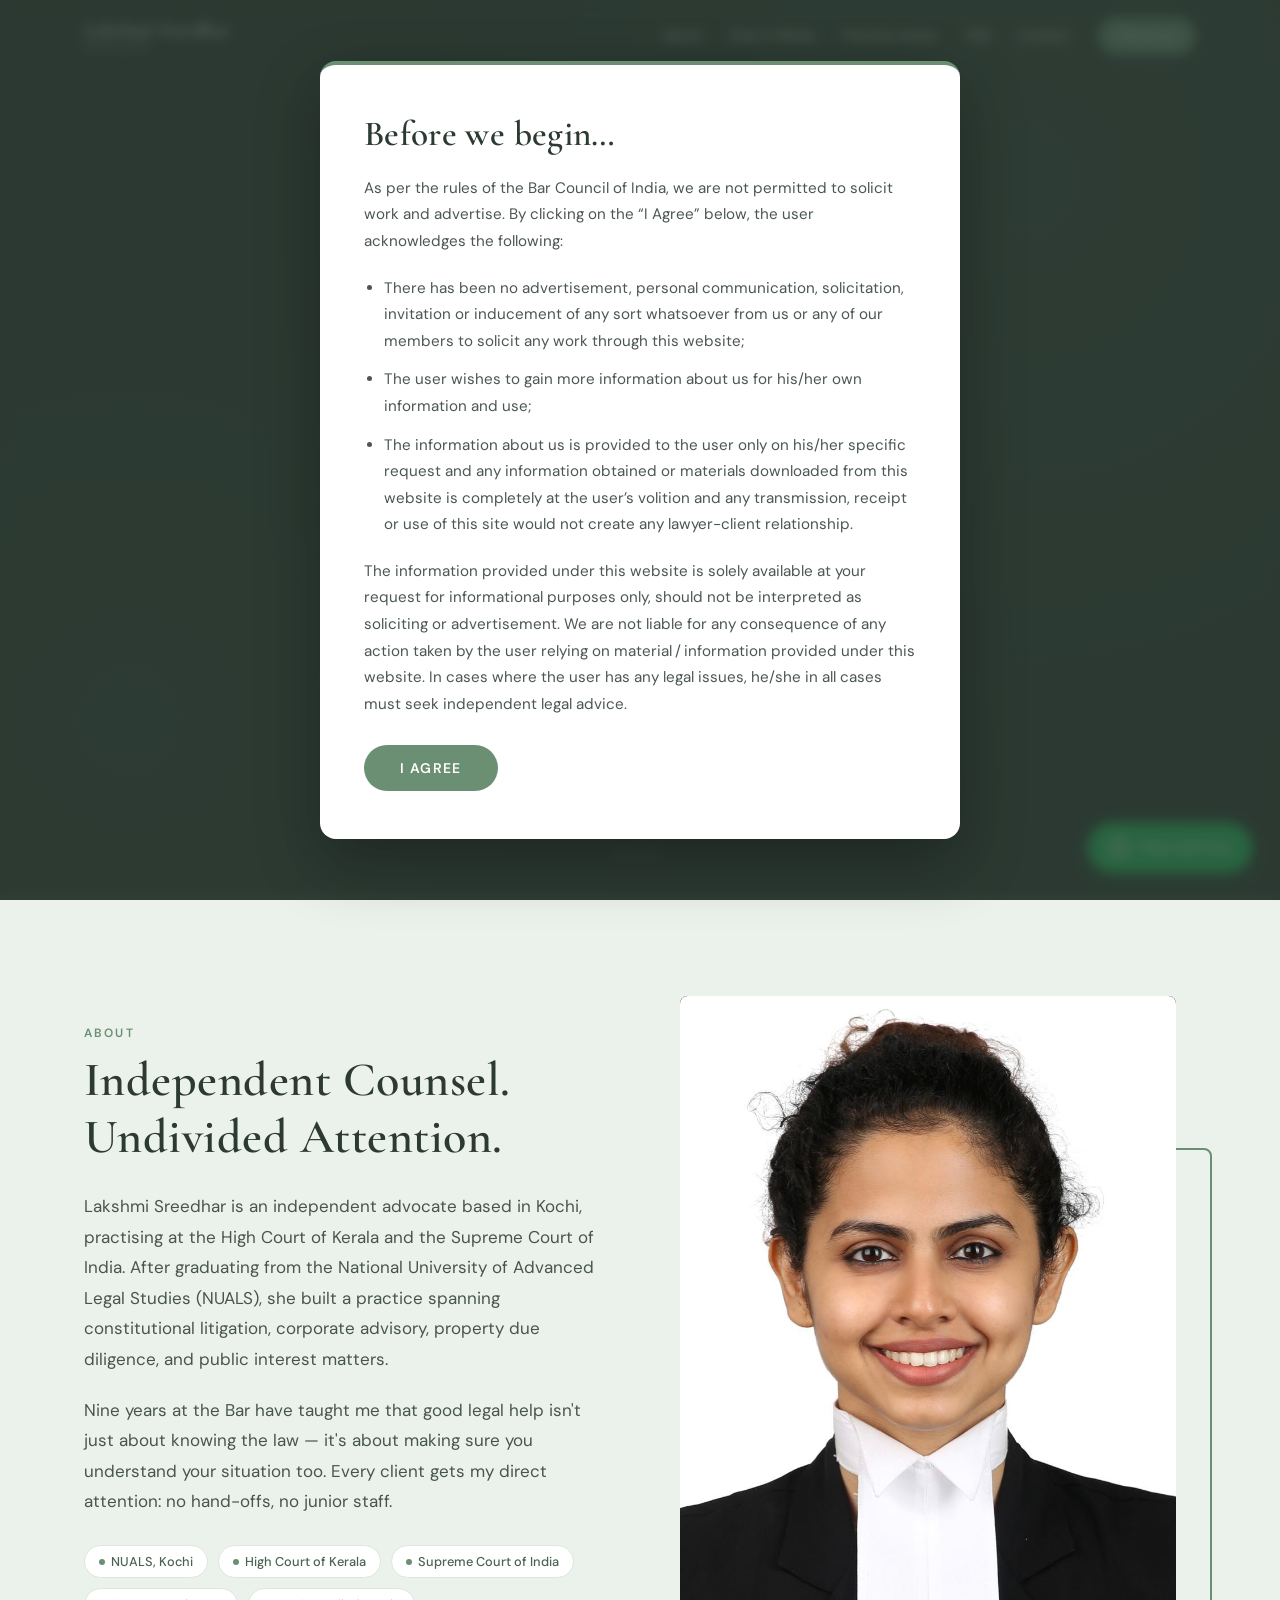
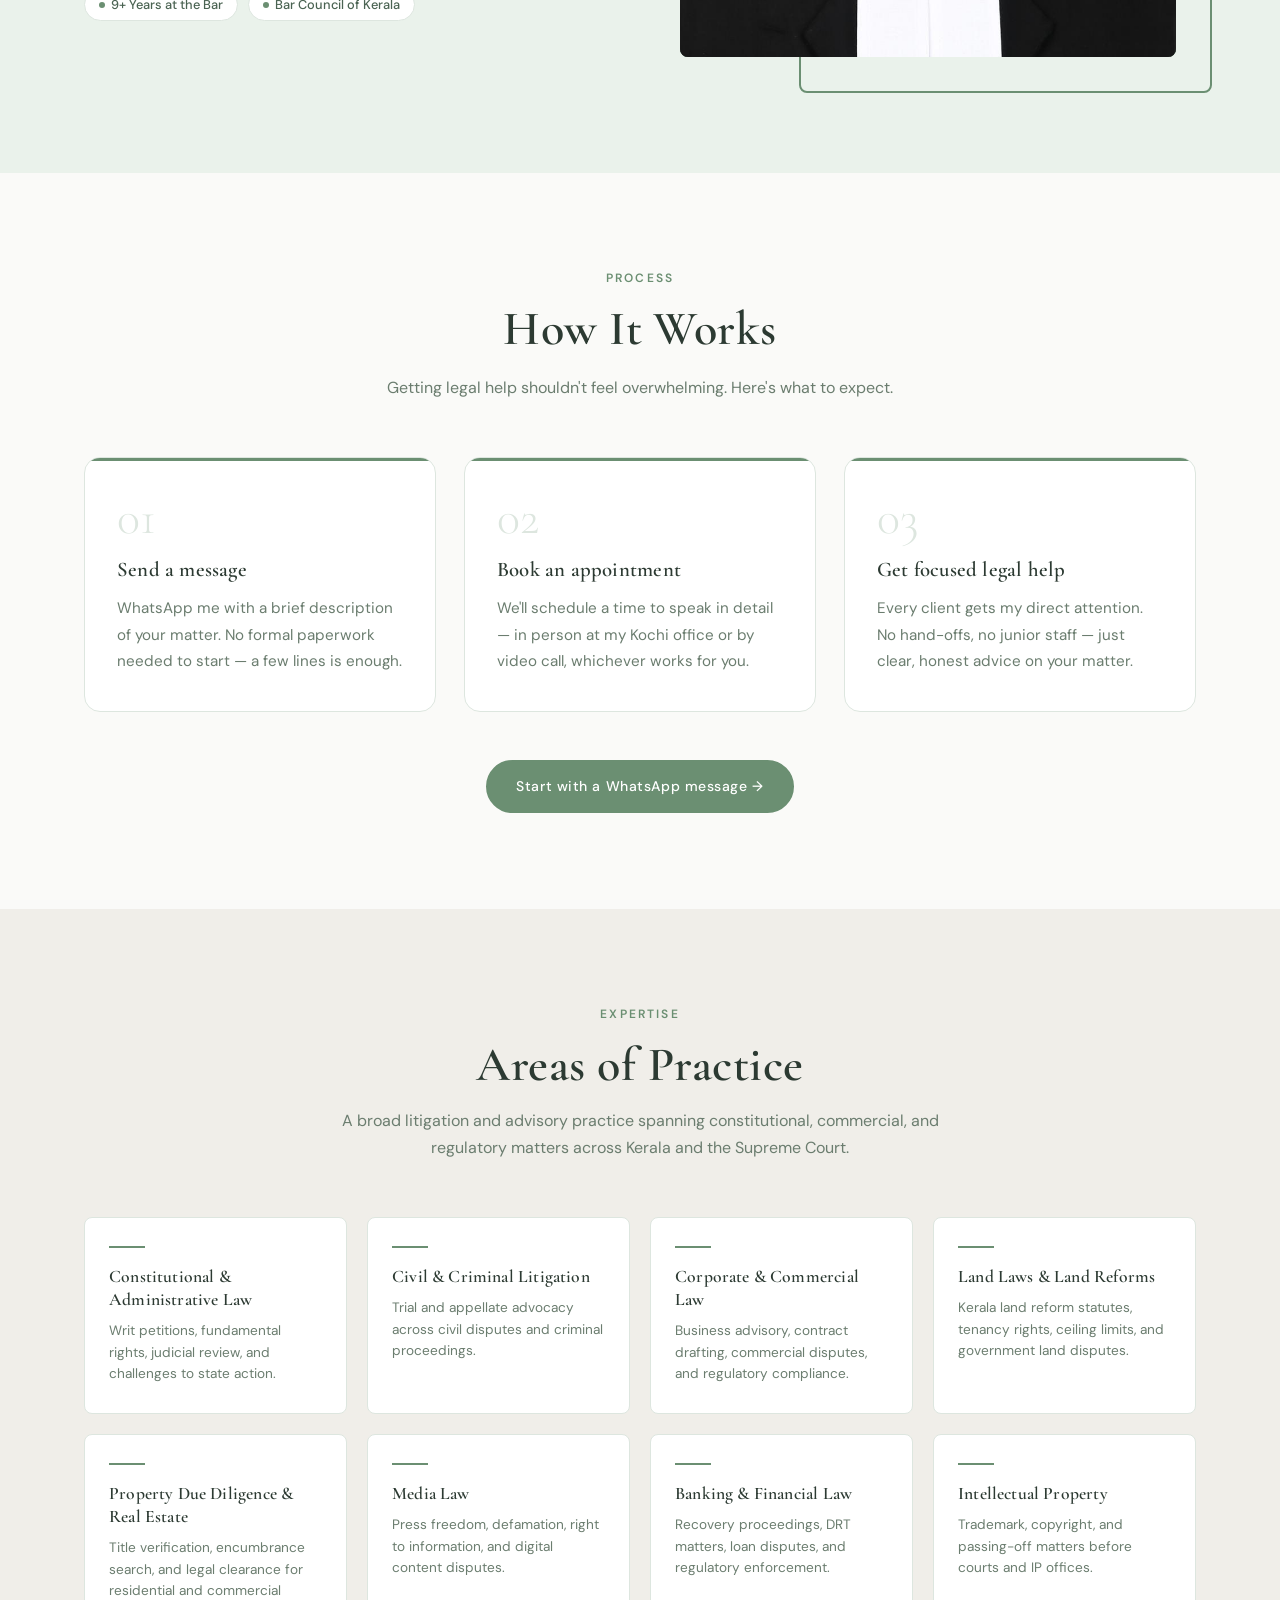
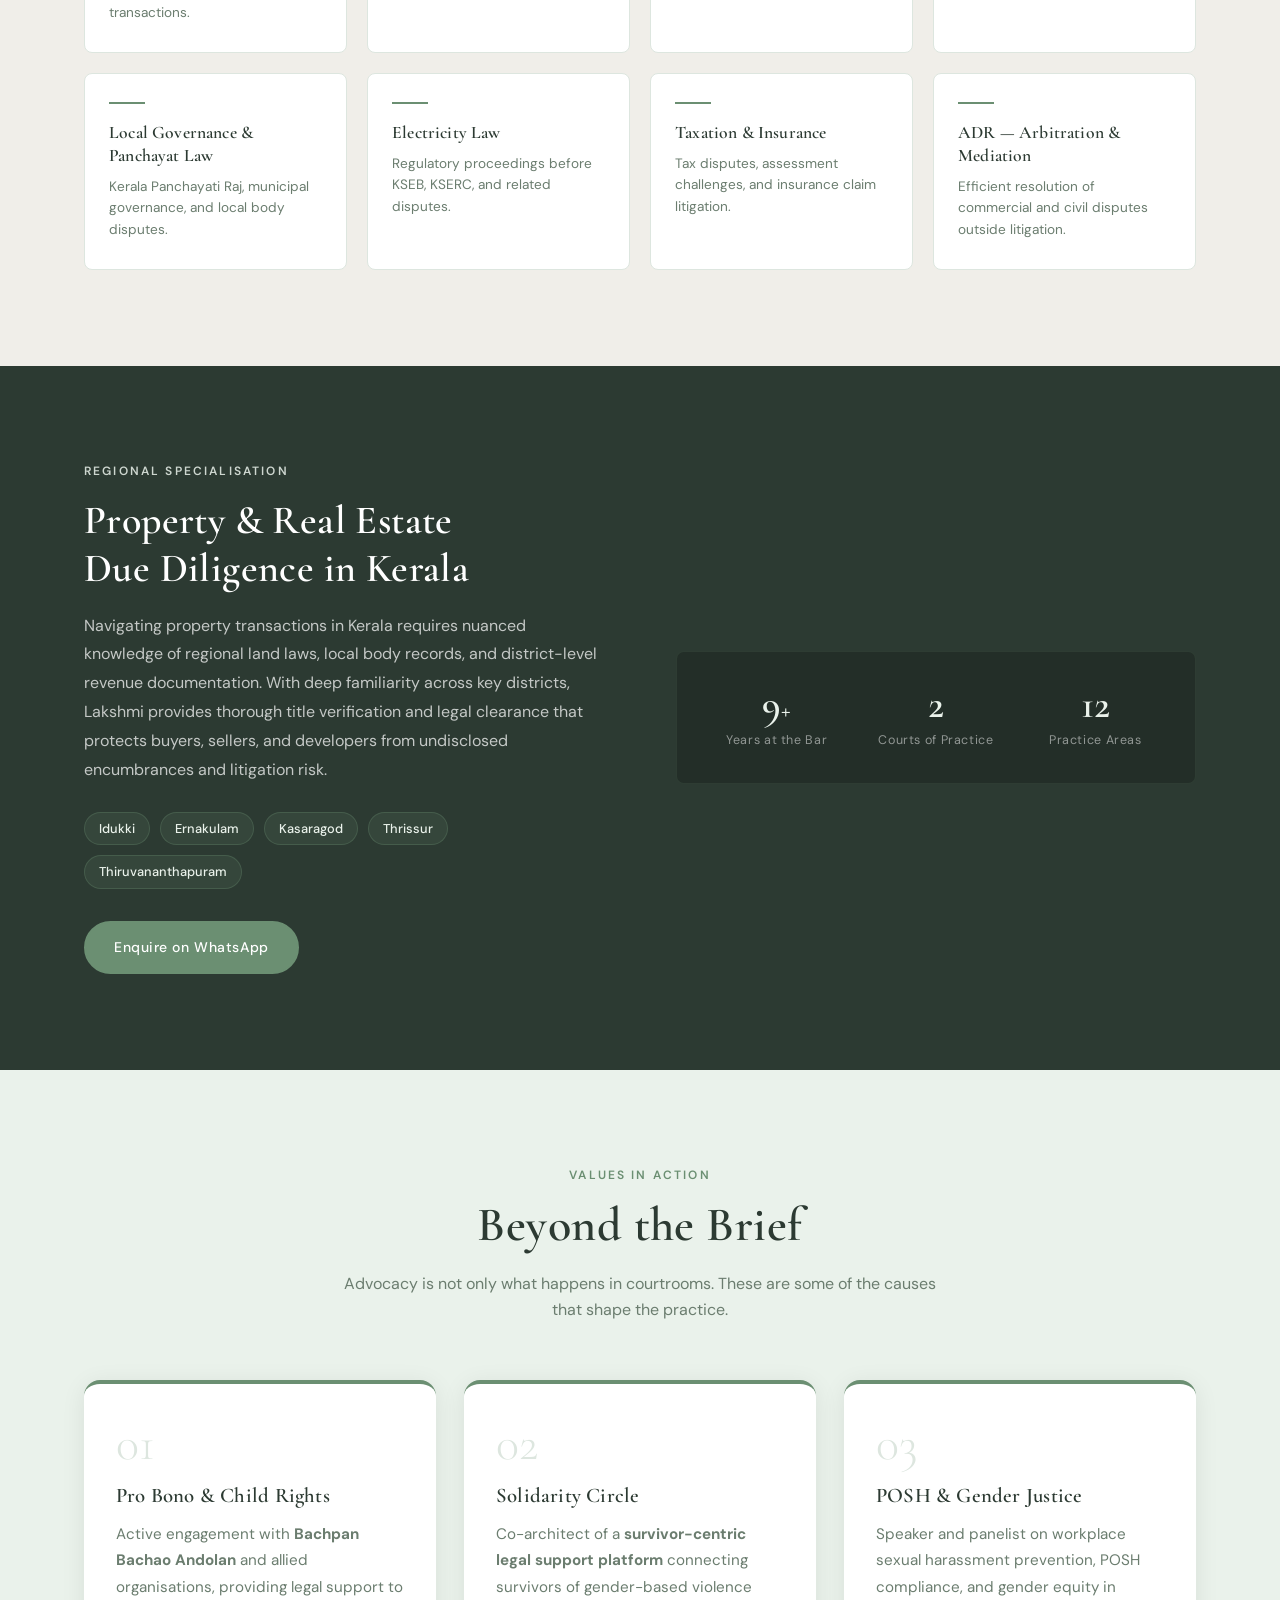
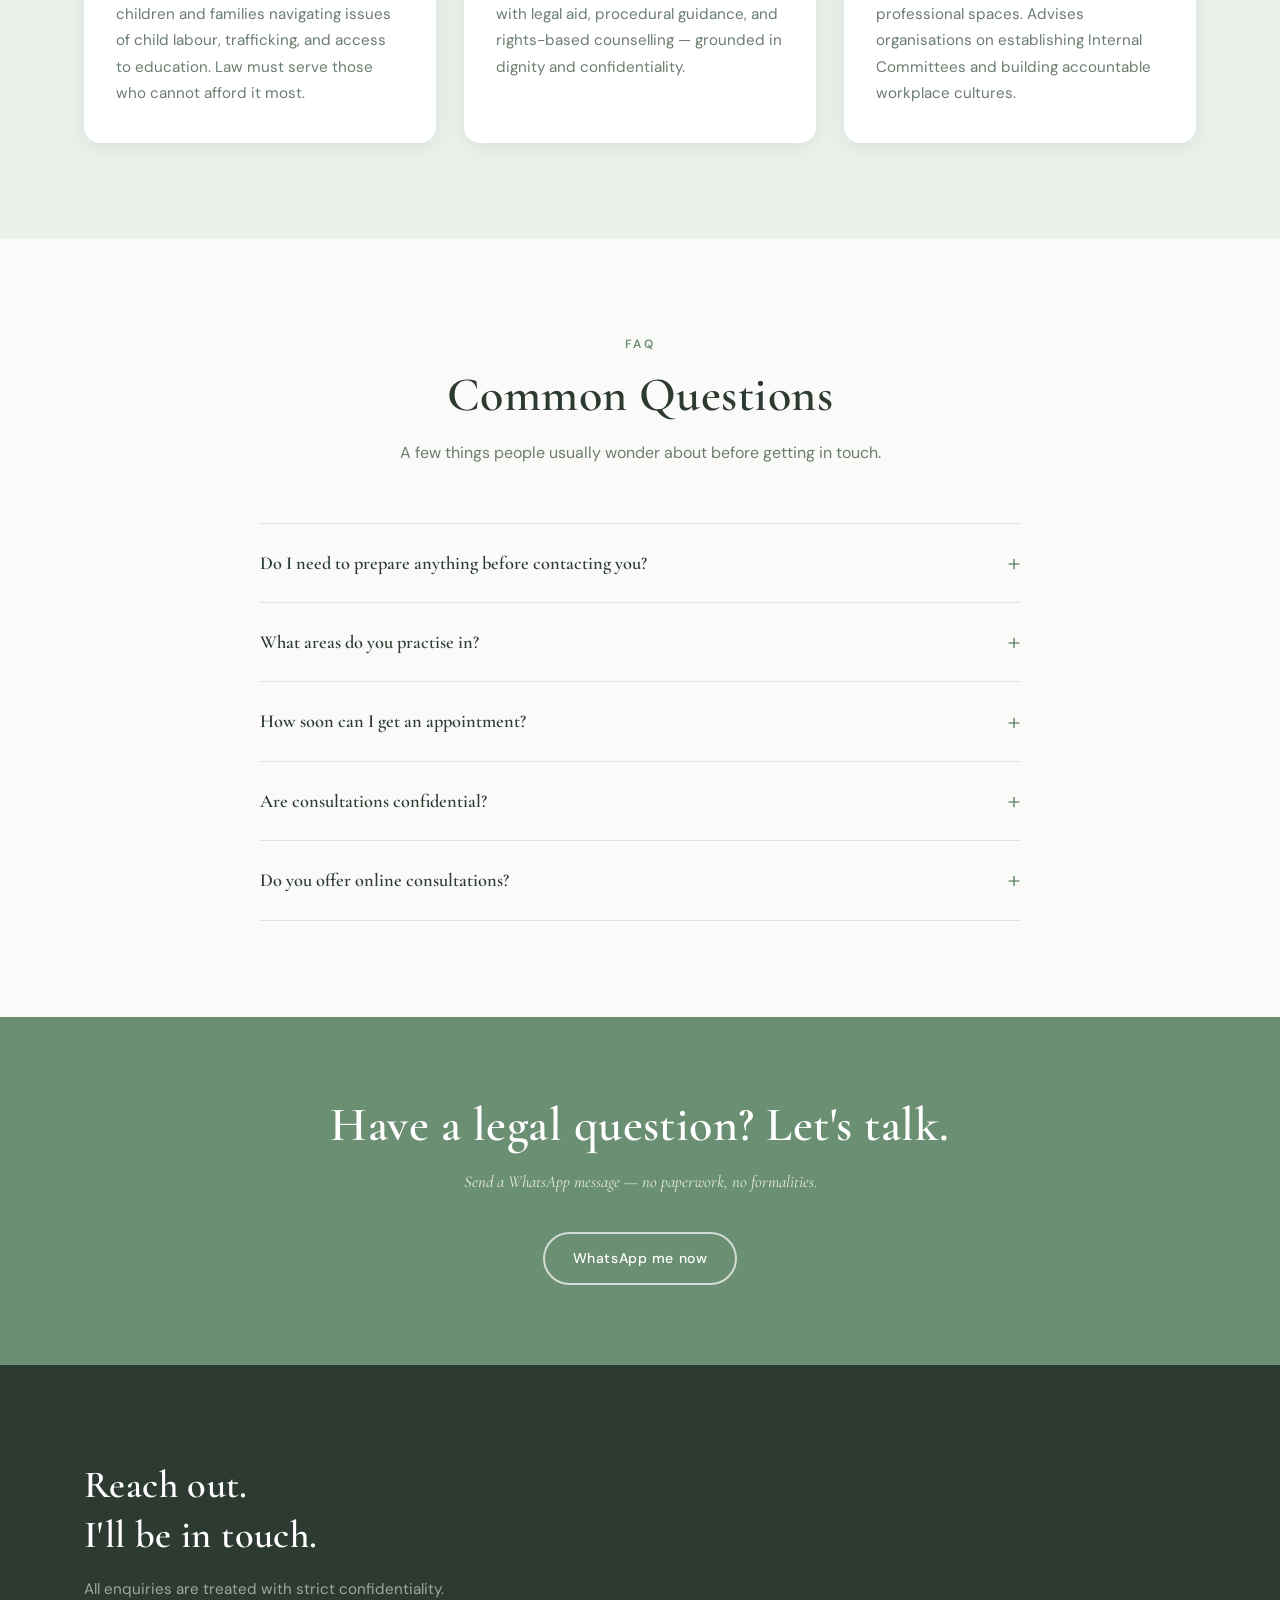
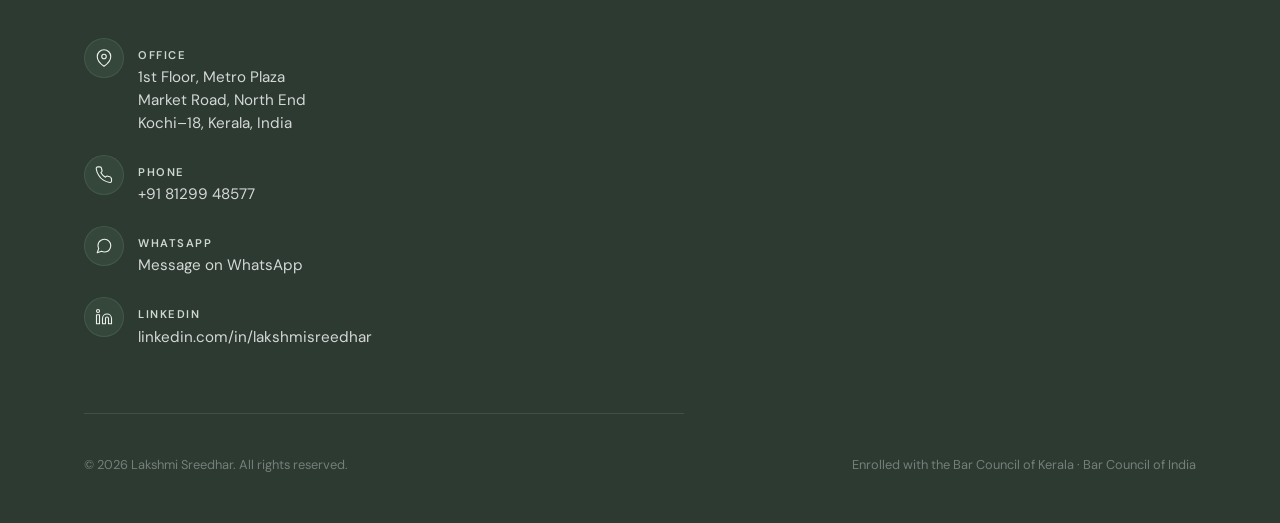
==== commit 271ed9f5: "Added disclaimer" ====
--- a/index.html
+++ b/index.html
@@ -30,6 +30,32 @@
   </script>
 </head>
 <body>
+
+  <!-- =========================================
+       BAR COUNCIL DISCLAIMER MODAL
+  ========================================== -->
+  <div id="disclaimer-overlay" class="disclaimer-overlay" role="dialog" aria-modal="true" aria-labelledby="disclaimer-title">
+    <div class="disclaimer-modal">
+      <h2 id="disclaimer-title" class="disclaimer-modal__title">Before we begin&hellip;</h2>
+      <p class="disclaimer-modal__body">
+        As per the rules of the Bar Council of India, we are not permitted to solicit work and advertise.
+        By clicking on the &ldquo;I Agree&rdquo; below, the user acknowledges the following:
+      </p>
+      <ul class="disclaimer-modal__list">
+        <li>There has been no advertisement, personal communication, solicitation, invitation or inducement of any sort whatsoever from us or any of our members to solicit any work through this website;</li>
+        <li>The user wishes to gain more information about us for his/her own information and use;</li>
+        <li>The information about us is provided to the user only on his/her specific request and any information obtained or materials downloaded from this website is completely at the user&rsquo;s volition and any transmission, receipt or use of this site would not create any lawyer-client relationship.</li>
+      </ul>
+      <p class="disclaimer-modal__body">
+        The information provided under this website is solely available at your request for informational
+        purposes only, should not be interpreted as soliciting or advertisement. We are not liable for any
+        consequence of any action taken by the user relying on material&thinsp;/&thinsp;information provided
+        under this website. In cases where the user has any legal issues, he/she in all cases must seek
+        independent legal advice.
+      </p>
+      <button id="disclaimer-agree" class="disclaimer-modal__btn" type="button">I Agree</button>
+    </div>
+  </div>
 
   <!-- =========================================
        FLOATING WHATSAPP BUTTON
--- a/assets/css/style.css
+++ b/assets/css/style.css
@@ -1130,6 +1130,100 @@
   color: rgba(255,255,255,0.35);
 }
 
+/* ── BAR COUNCIL DISCLAIMER MODAL ── */
+.disclaimer-overlay {
+  position: fixed;
+  inset: 0;
+  z-index: 9999;
+  background: rgba(44, 58, 50, 0.72);
+  backdrop-filter: blur(6px);
+  -webkit-backdrop-filter: blur(6px);
+  display: flex;
+  align-items: center;
+  justify-content: center;
+  padding: 24px;
+}
+
+.disclaimer-overlay.is-hidden {
+  display: none;
+}
+
+.disclaimer-modal {
+  background: var(--white);
+  border-radius: var(--radius-lg);
+  padding: 48px 44px;
+  max-width: 640px;
+  width: 100%;
+  max-height: 90vh;
+  overflow-y: auto;
+  box-shadow: 0 24px 64px rgba(0, 0, 0, 0.3);
+  border-top: 4px solid var(--sage);
+}
+
+.disclaimer-modal__title {
+  font-family: var(--font-serif);
+  font-size: clamp(1.6rem, 3vw, 2.2rem);
+  font-weight: 600;
+  color: var(--charcoal);
+  margin-bottom: 20px;
+  line-height: 1.2;
+}
+
+.disclaimer-modal__body {
+  font-family: var(--font-sans);
+  font-size: 0.95rem;
+  color: var(--charcoal);
+  line-height: 1.75;
+  margin-bottom: 20px;
+  opacity: 0.85;
+}
+
+.disclaimer-modal__list {
+  list-style: disc;
+  padding-left: 20px;
+  margin-bottom: 20px;
+  display: flex;
+  flex-direction: column;
+  gap: 12px;
+}
+
+.disclaimer-modal__list li {
+  font-family: var(--font-sans);
+  font-size: 0.95rem;
+  color: var(--charcoal);
+  line-height: 1.75;
+  opacity: 0.85;
+}
+
+.disclaimer-modal__btn {
+  display: inline-block;
+  font-family: var(--font-sans);
+  font-size: 0.875rem;
+  font-weight: 600;
+  letter-spacing: 0.1em;
+  text-transform: uppercase;
+  padding: 14px 36px;
+  border-radius: 100px;
+  background: var(--sage);
+  color: var(--white);
+  border: none;
+  cursor: pointer;
+  transition: all var(--transition);
+  margin-top: 8px;
+}
+
+.disclaimer-modal__btn:hover {
+  background: var(--sage-dark);
+  transform: translateY(-1px);
+  box-shadow: 0 6px 20px rgba(107, 143, 114, 0.35);
+}
+
+@media (max-width: 480px) {
+  .disclaimer-modal {
+    padding: 32px 24px;
+  }
+}
+
 /* ── FLOATING WHATSAPP BUTTON ── */
 .whatsapp-float {
   position: fixed;
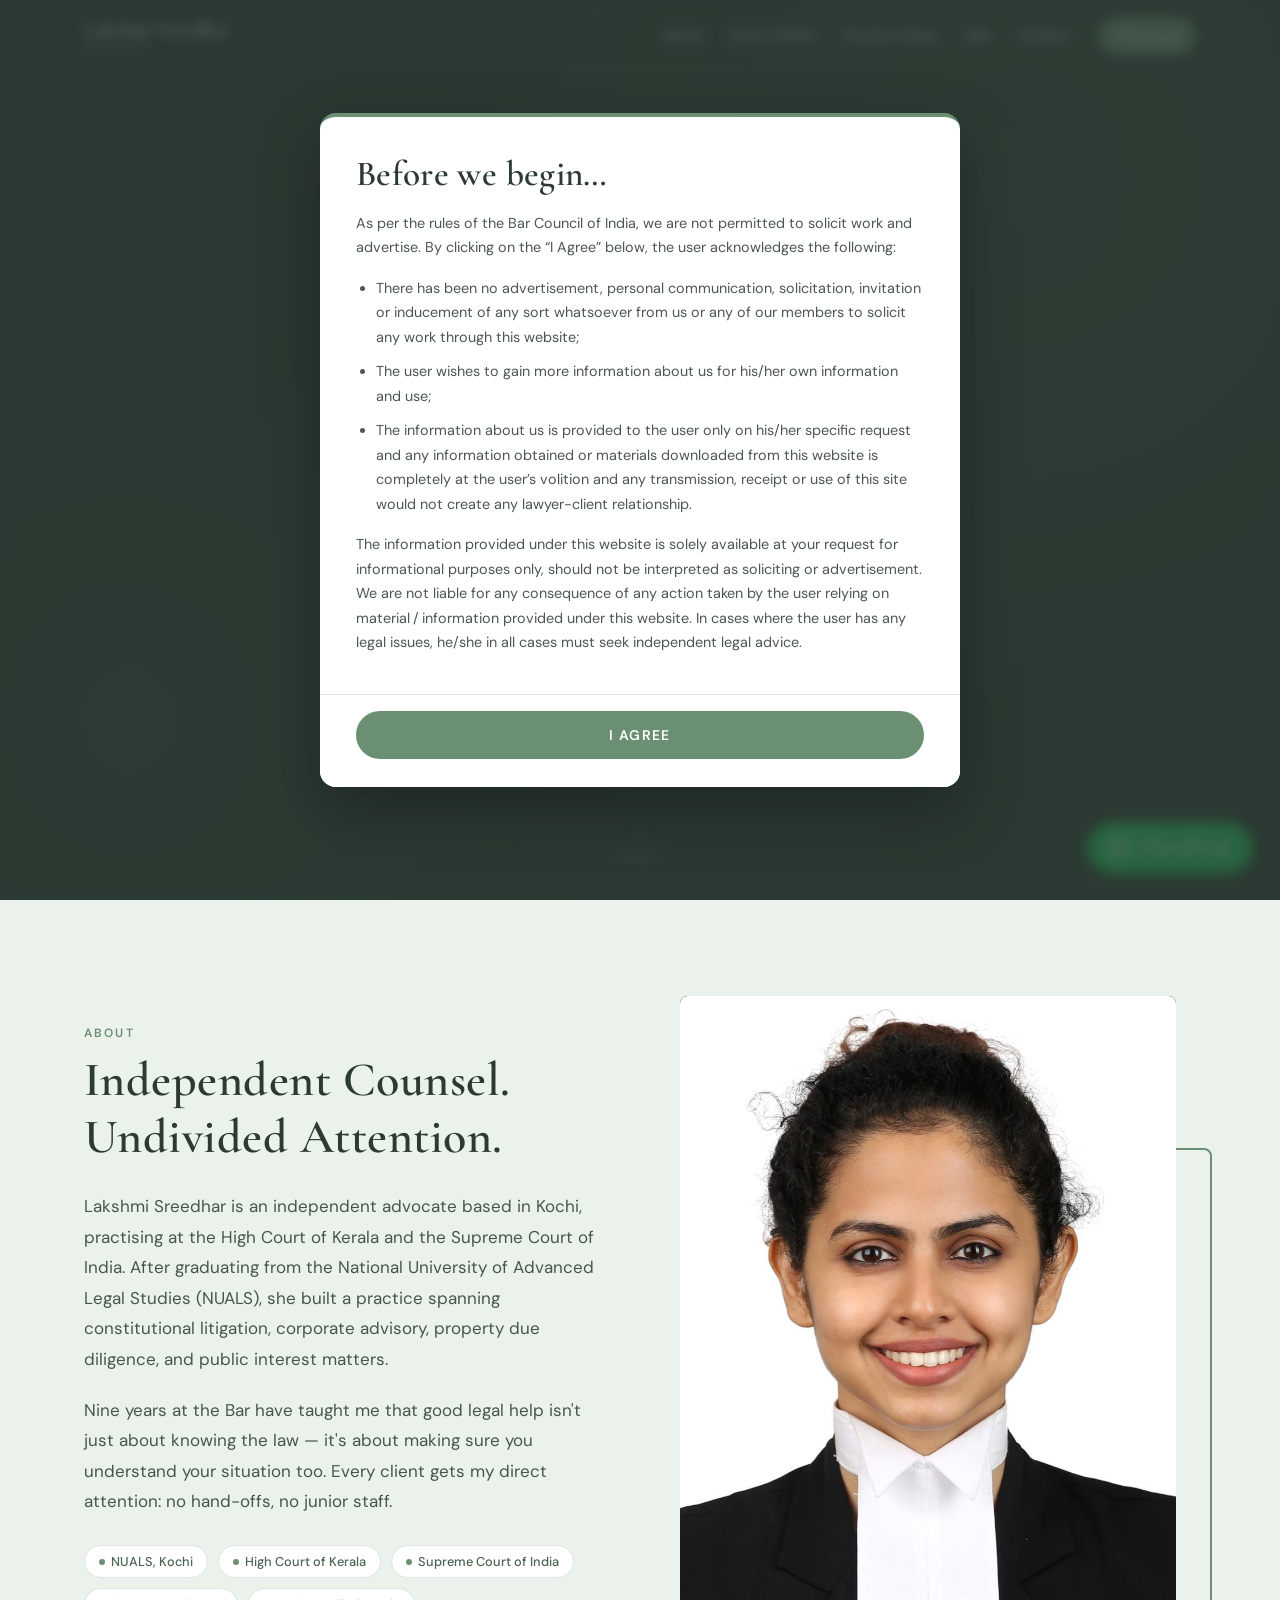
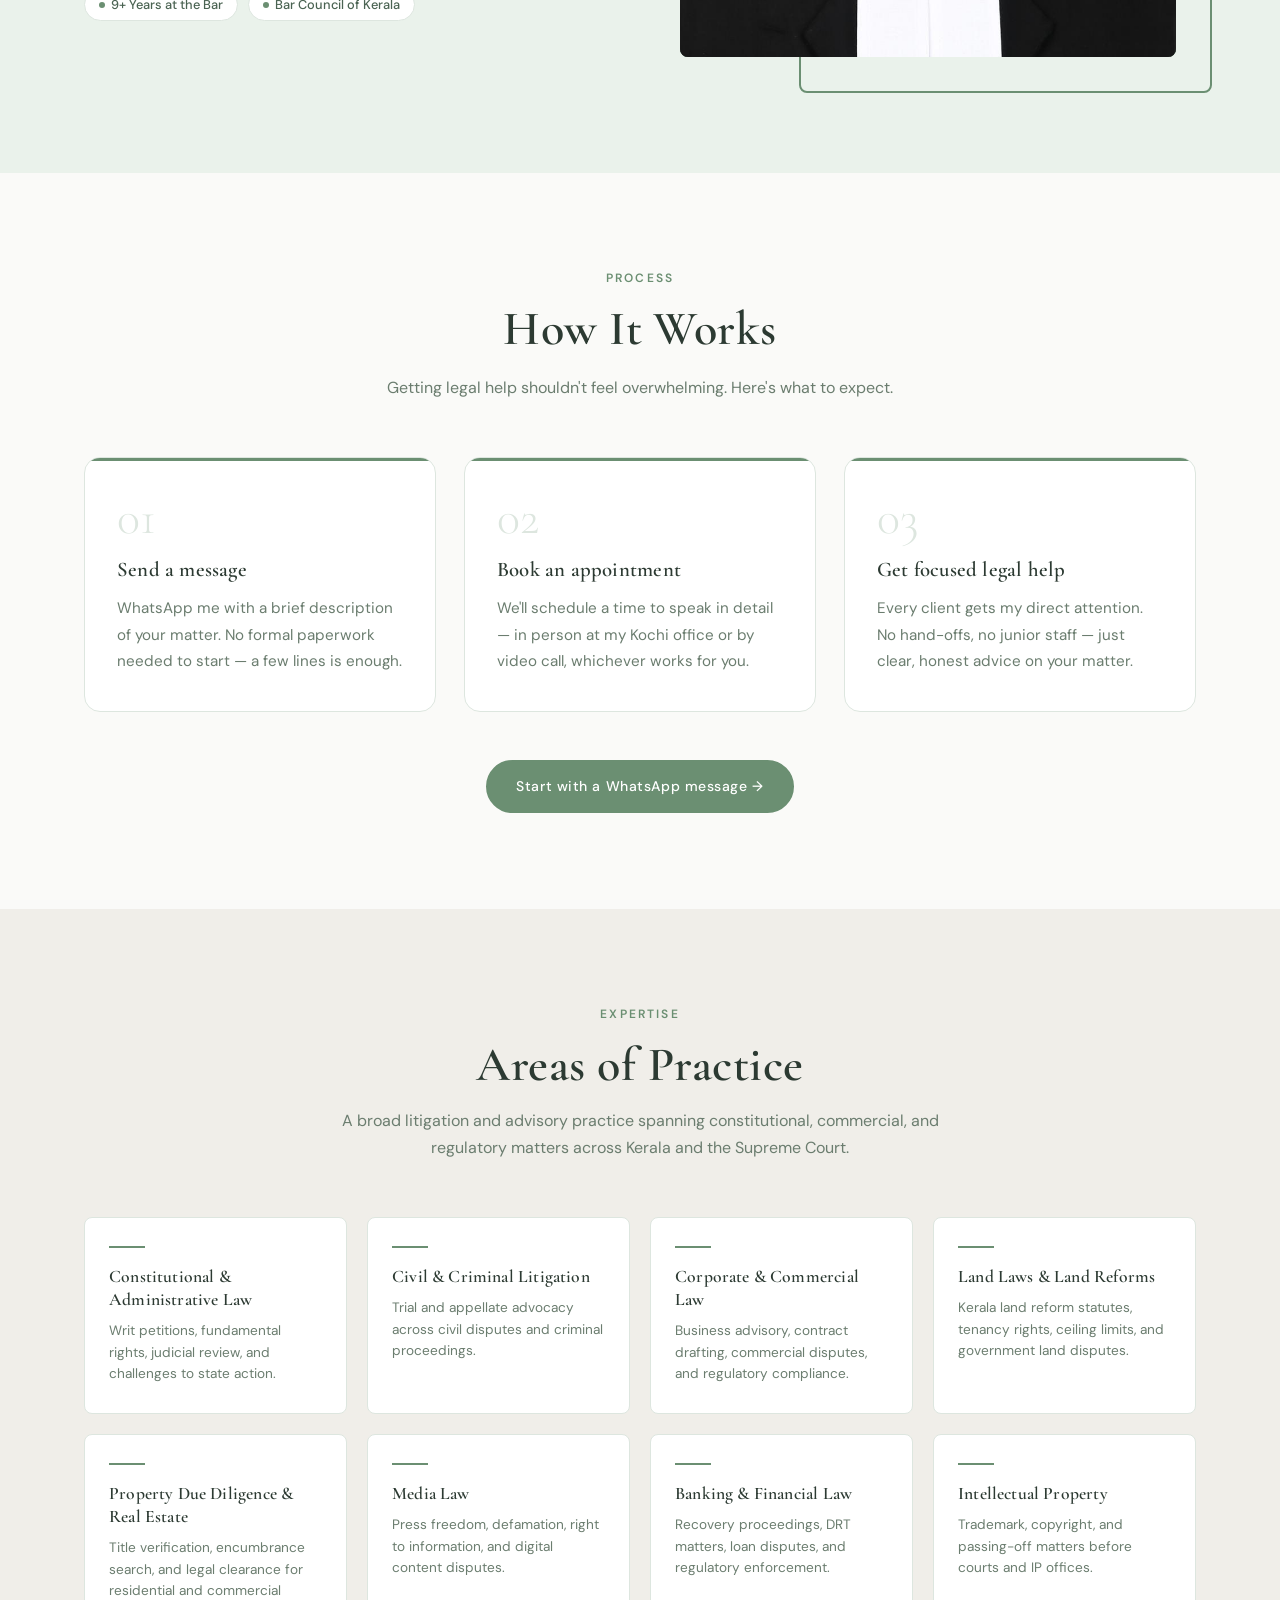
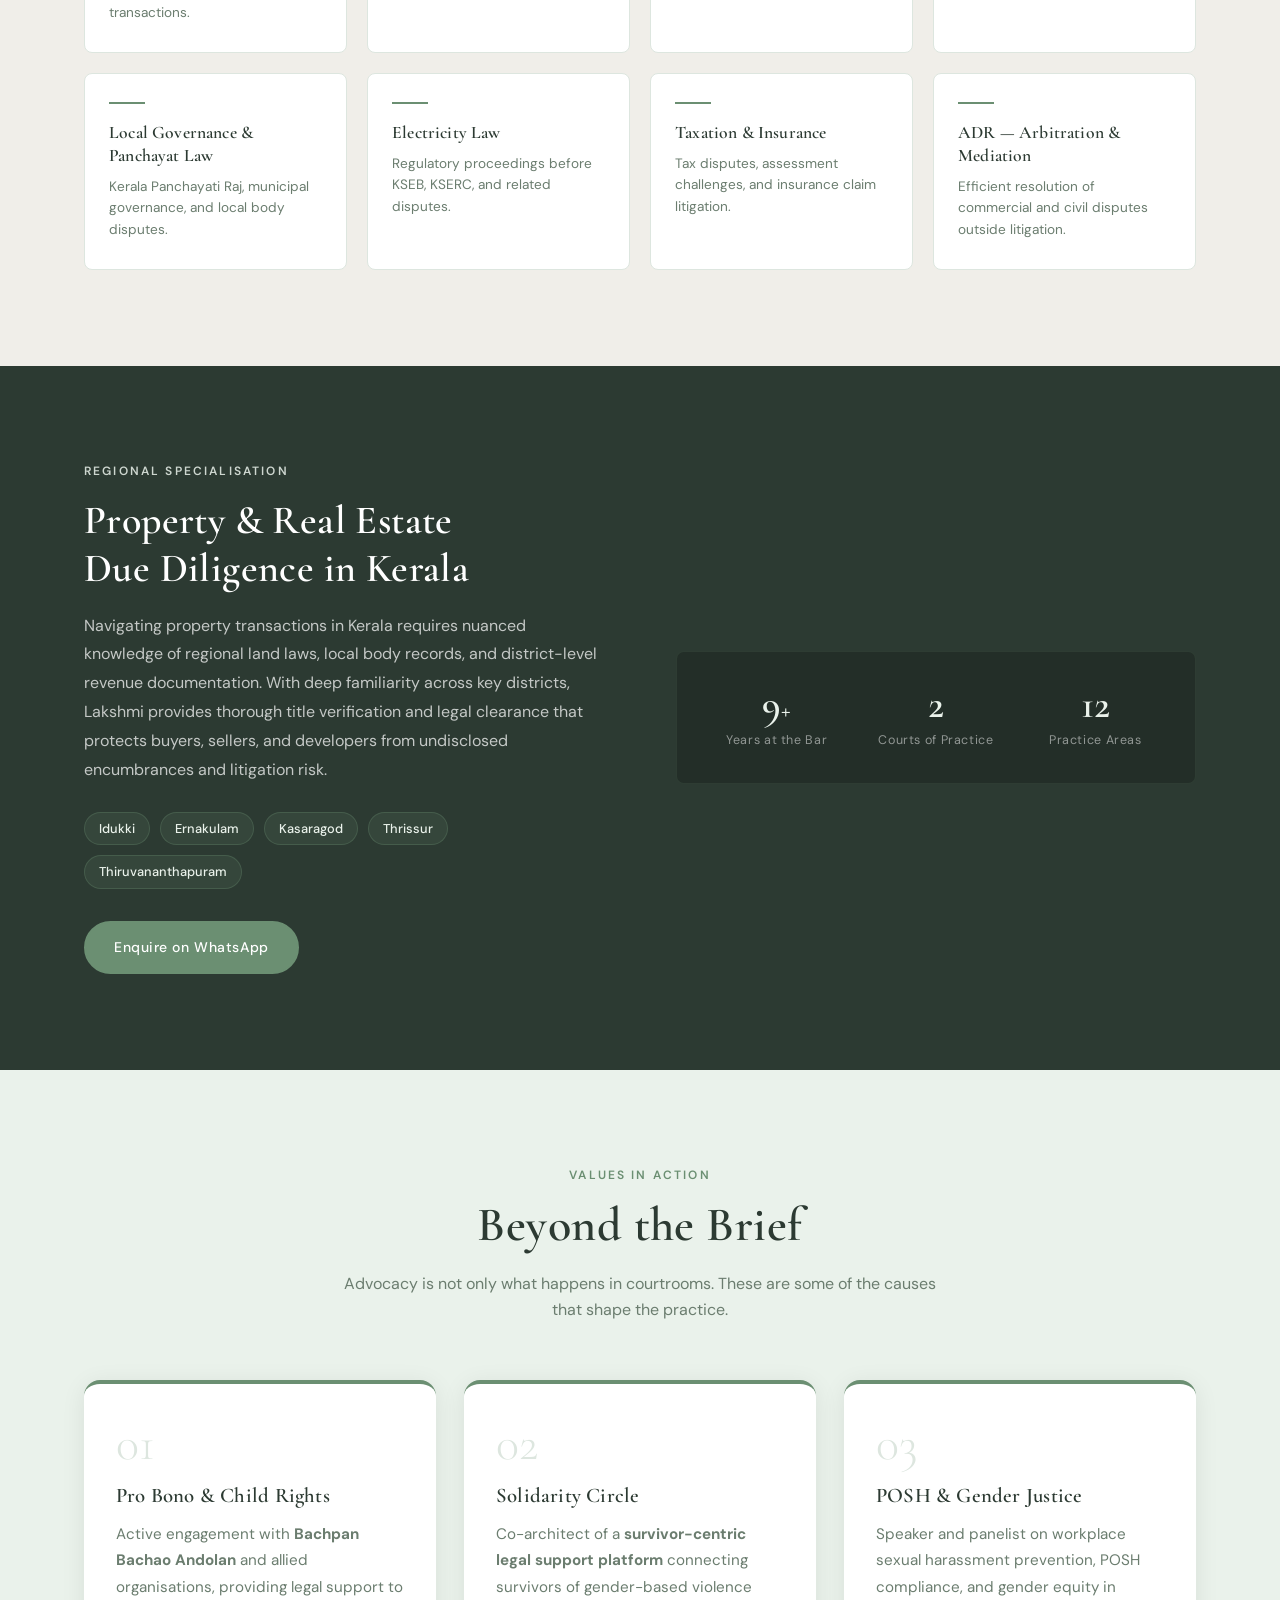
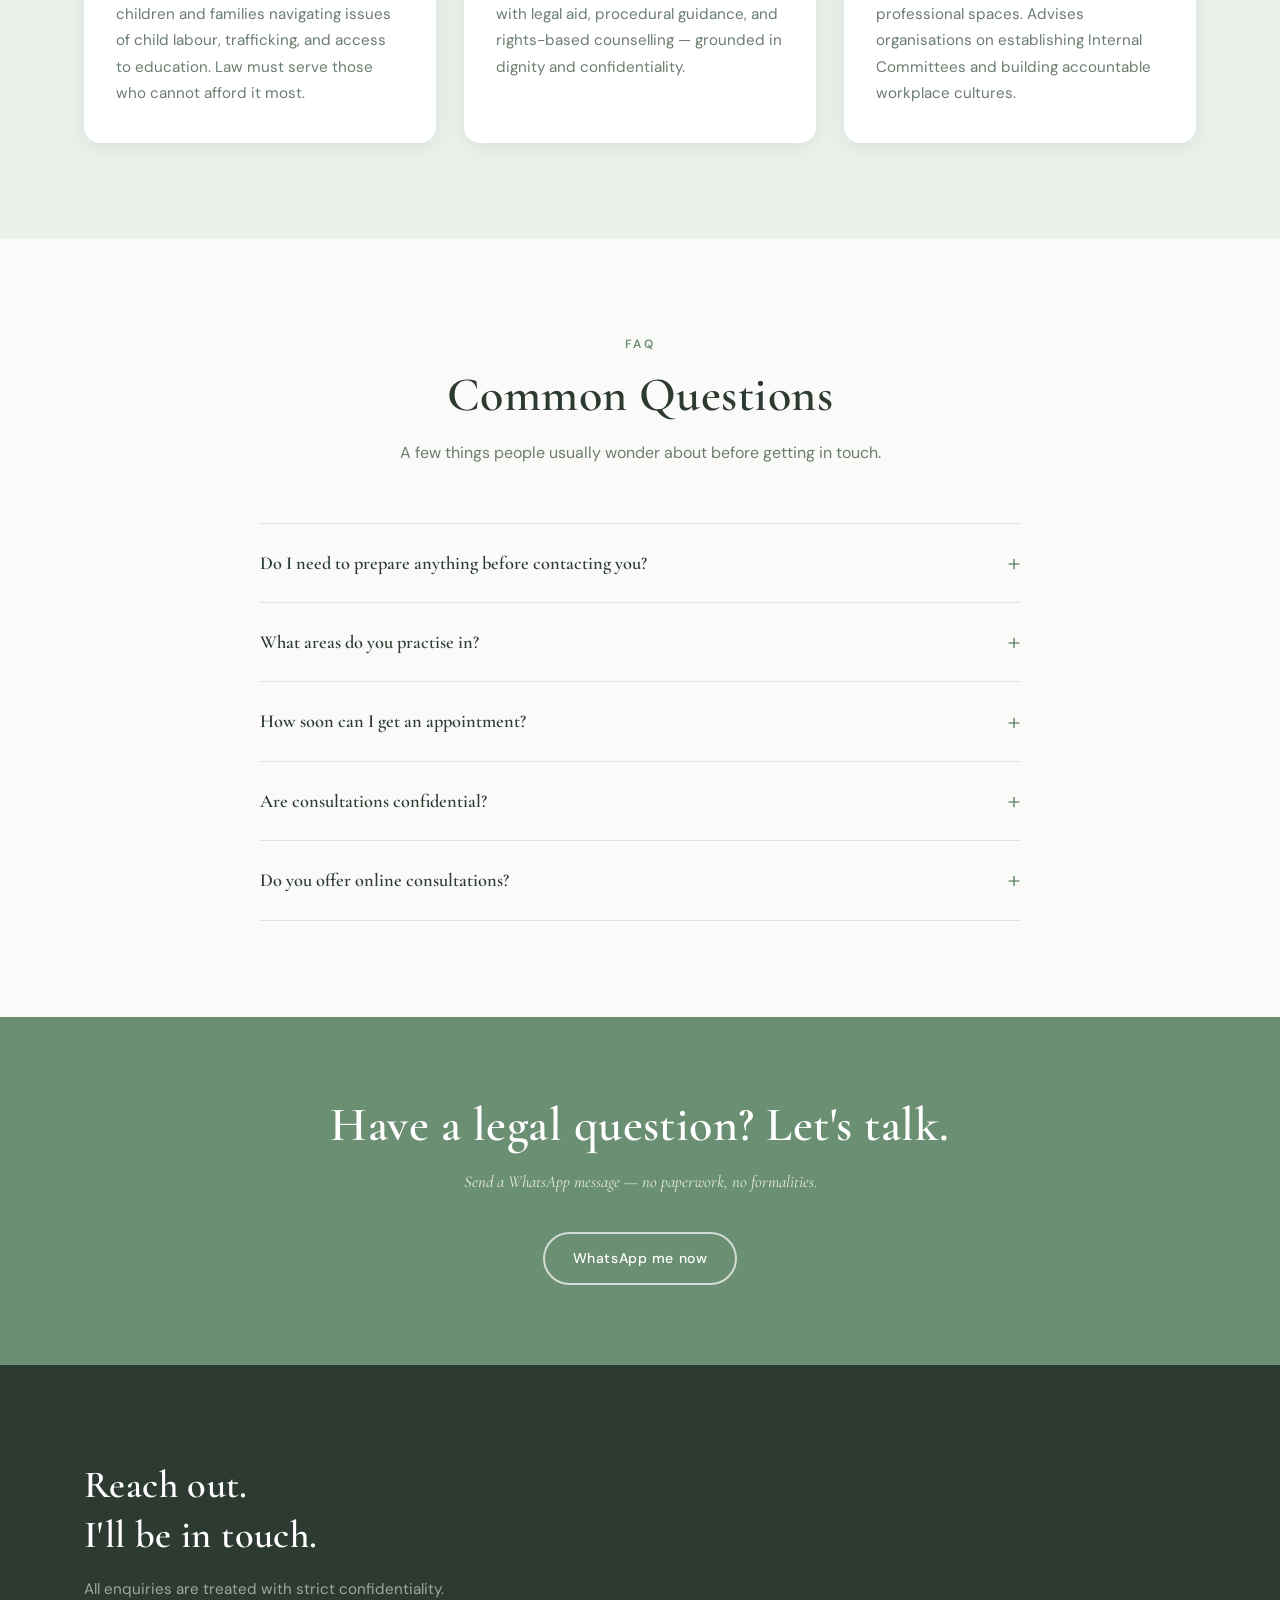
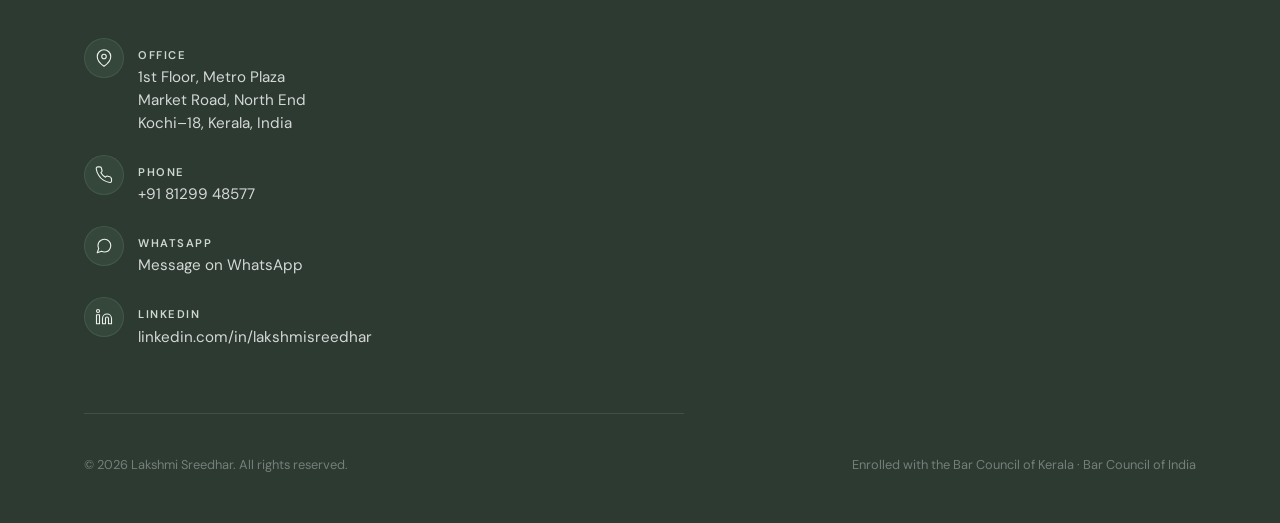
==== commit 2207ba2e: "Fixed popup issue on mobile" ====
--- a/index.html
+++ b/index.html
@@ -36,24 +36,28 @@
   ========================================== -->
   <div id="disclaimer-overlay" class="disclaimer-overlay" role="dialog" aria-modal="true" aria-labelledby="disclaimer-title">
     <div class="disclaimer-modal">
-      <h2 id="disclaimer-title" class="disclaimer-modal__title">Before we begin&hellip;</h2>
-      <p class="disclaimer-modal__body">
-        As per the rules of the Bar Council of India, we are not permitted to solicit work and advertise.
-        By clicking on the &ldquo;I Agree&rdquo; below, the user acknowledges the following:
-      </p>
-      <ul class="disclaimer-modal__list">
-        <li>There has been no advertisement, personal communication, solicitation, invitation or inducement of any sort whatsoever from us or any of our members to solicit any work through this website;</li>
-        <li>The user wishes to gain more information about us for his/her own information and use;</li>
-        <li>The information about us is provided to the user only on his/her specific request and any information obtained or materials downloaded from this website is completely at the user&rsquo;s volition and any transmission, receipt or use of this site would not create any lawyer-client relationship.</li>
-      </ul>
-      <p class="disclaimer-modal__body">
-        The information provided under this website is solely available at your request for informational
-        purposes only, should not be interpreted as soliciting or advertisement. We are not liable for any
-        consequence of any action taken by the user relying on material&thinsp;/&thinsp;information provided
-        under this website. In cases where the user has any legal issues, he/she in all cases must seek
-        independent legal advice.
-      </p>
-      <button id="disclaimer-agree" class="disclaimer-modal__btn" type="button">I Agree</button>
+      <div class="disclaimer-modal__content" id="disclaimer-content">
+        <h2 id="disclaimer-title" class="disclaimer-modal__title">Before we begin&hellip;</h2>
+        <p class="disclaimer-modal__body">
+          As per the rules of the Bar Council of India, we are not permitted to solicit work and advertise.
+          By clicking on the &ldquo;I Agree&rdquo; below, the user acknowledges the following:
+        </p>
+        <ul class="disclaimer-modal__list">
+          <li>There has been no advertisement, personal communication, solicitation, invitation or inducement of any sort whatsoever from us or any of our members to solicit any work through this website;</li>
+          <li>The user wishes to gain more information about us for his/her own information and use;</li>
+          <li>The information about us is provided to the user only on his/her specific request and any information obtained or materials downloaded from this website is completely at the user&rsquo;s volition and any transmission, receipt or use of this site would not create any lawyer-client relationship.</li>
+        </ul>
+        <p class="disclaimer-modal__body">
+          The information provided under this website is solely available at your request for informational
+          purposes only, should not be interpreted as soliciting or advertisement. We are not liable for any
+          consequence of any action taken by the user relying on material&thinsp;/&thinsp;information provided
+          under this website. In cases where the user has any legal issues, he/she in all cases must seek
+          independent legal advice.
+        </p>
+      </div>
+      <div class="disclaimer-modal__footer">
+        <button id="disclaimer-agree" class="disclaimer-modal__btn" type="button">I Agree</button>
+      </div>
     </div>
   </div>
 
--- a/assets/css/style.css
+++ b/assets/css/style.css
@@ -1141,7 +1141,7 @@
   display: flex;
   align-items: center;
   justify-content: center;
-  padding: 24px;
+  padding: 16px;
 }
 
 .disclaimer-overlay.is-hidden {
@@ -1151,76 +1151,98 @@
 .disclaimer-modal {
   background: var(--white);
   border-radius: var(--radius-lg);
-  padding: 48px 44px;
   max-width: 640px;
   width: 100%;
-  max-height: 90vh;
-  overflow-y: auto;
+  /* Fill available height minus overlay padding */
+  max-height: calc(100dvh - 32px);
+  display: flex;
+  flex-direction: column;
   box-shadow: 0 24px 64px rgba(0, 0, 0, 0.3);
   border-top: 4px solid var(--sage);
+  overflow: hidden;
+}
+
+/* Scrollable content area */
+.disclaimer-modal__content {
+  flex: 1;
+  overflow-y: auto;
+  padding: 36px 36px 24px;
+  -webkit-overflow-scrolling: touch;
 }
 
 .disclaimer-modal__title {
   font-family: var(--font-serif);
-  font-size: clamp(1.6rem, 3vw, 2.2rem);
+  font-size: clamp(1.4rem, 5vw, 2.2rem);
   font-weight: 600;
   color: var(--charcoal);
-  margin-bottom: 20px;
+  margin-bottom: 16px;
   line-height: 1.2;
 }
 
 .disclaimer-modal__body {
   font-family: var(--font-sans);
-  font-size: 0.95rem;
+  font-size: 0.9rem;
   color: var(--charcoal);
-  line-height: 1.75;
-  margin-bottom: 20px;
+  line-height: 1.7;
+  margin-bottom: 16px;
   opacity: 0.85;
 }
 
 .disclaimer-modal__list {
   list-style: disc;
   padding-left: 20px;
-  margin-bottom: 20px;
+  margin-bottom: 16px;
   display: flex;
   flex-direction: column;
-  gap: 12px;
+  gap: 10px;
 }
 
 .disclaimer-modal__list li {
   font-family: var(--font-sans);
-  font-size: 0.95rem;
+  font-size: 0.9rem;
   color: var(--charcoal);
-  line-height: 1.75;
+  line-height: 1.7;
   opacity: 0.85;
 }
 
+/* Sticky button footer */
+.disclaimer-modal__footer {
+  flex-shrink: 0;
+  padding: 16px 36px 28px;
+  border-top: 1px solid var(--border);
+  background: var(--white);
+}
+
 .disclaimer-modal__btn {
-  display: inline-block;
+  display: block;
+  width: 100%;
   font-family: var(--font-sans);
   font-size: 0.875rem;
   font-weight: 600;
   letter-spacing: 0.1em;
   text-transform: uppercase;
-  padding: 14px 36px;
+  padding: 15px 36px;
   border-radius: 100px;
   background: var(--sage);
   color: var(--white);
   border: none;
   cursor: pointer;
   transition: all var(--transition);
-  margin-top: 8px;
+  text-align: center;
 }
 
 .disclaimer-modal__btn:hover {
   background: var(--sage-dark);
-  transform: translateY(-1px);
   box-shadow: 0 6px 20px rgba(107, 143, 114, 0.35);
 }
 
 @media (max-width: 480px) {
-  .disclaimer-modal {
-    padding: 32px 24px;
+  .disclaimer-modal__content {
+    padding: 28px 20px 16px;
+  }
+
+  .disclaimer-modal__footer {
+    padding: 14px 20px 20px;
   }
 }
 
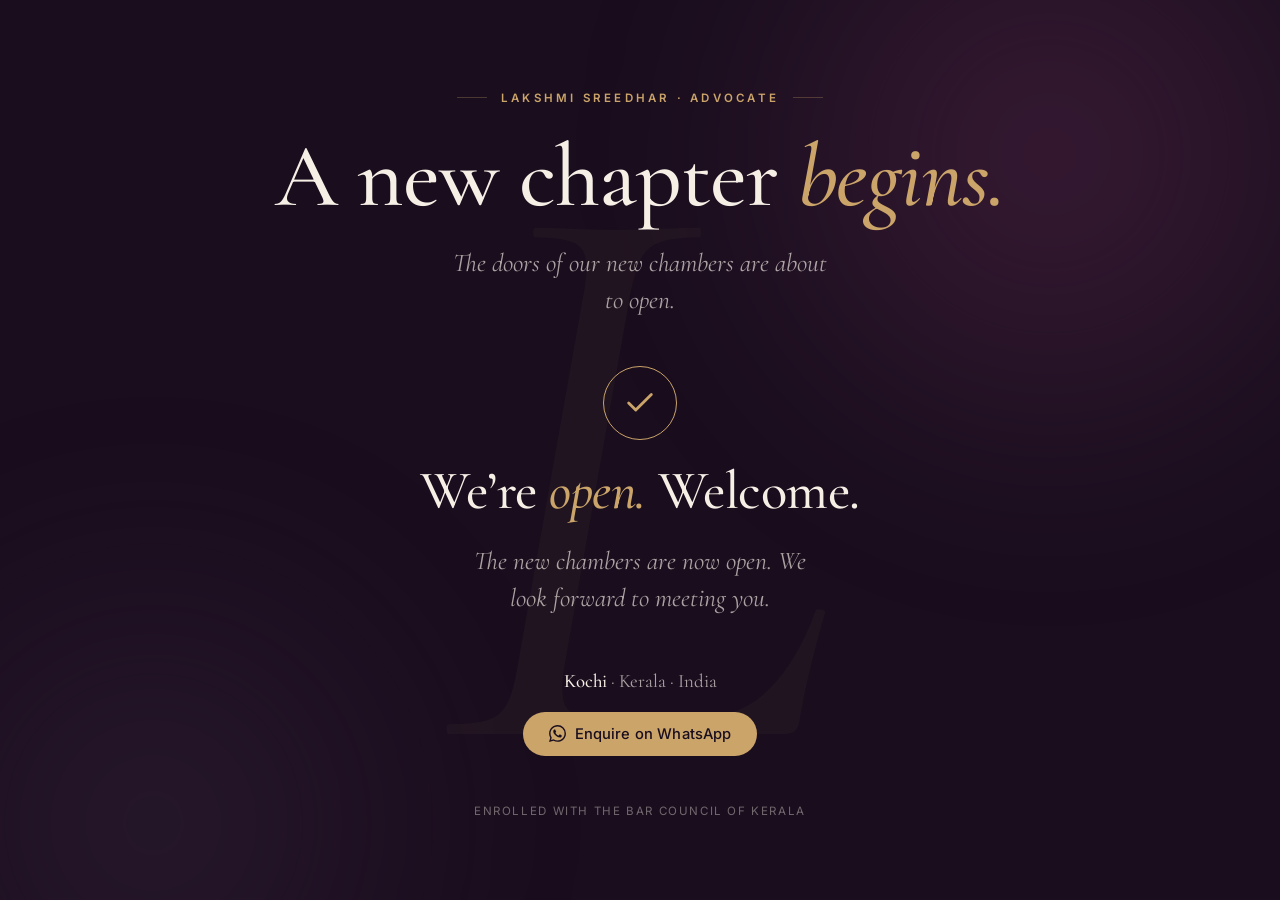
==== commit b1c58343: "Replace main site with new-office opening countdown Root index.html is now a self-contained countdow" ====
--- a/index.html
+++ b/index.html
@@ -1,24 +1,20 @@
 <!DOCTYPE html>
 <html lang="en">
 <head>
-  <meta charset="UTF-8">
+  <meta charset="utf-8">
   <meta name="viewport" content="width=device-width, initial-scale=1.0">
-  <meta name="description" content="Lakshmi Sreedhar — Advocate at the High Court of Kerala. 9+ years of experience in Constitutional Law, Civil &amp; Criminal Litigation, Corporate Law, Property Due Diligence, and more.">
+  <meta name="description" content="A new chapter for the chambers of Lakshmi Sreedhar, Advocate — our new office opens 17 June 2026, 8:30 AM IST, in Kochi, Kerala.">
   <meta name="author" content="Lakshmi Sreedhar">
-  <meta property="og:title" content="Lakshmi Sreedhar | Advocate, High Court of Kerala">
-  <meta property="og:description" content="Legal clarity, without the confusion. Independent advocate in Kochi with 9+ years of litigation and advisory experience.">
+  <meta property="og:title" content="Our new office opens soon — Lakshmi Sreedhar, Advocate">
+  <meta property="og:description" content="A new chapter begins. The new office opens 17 June 2026 · 8:30 AM IST · Kochi, Kerala.">
   <meta property="og:type" content="website">
   <meta property="og:url" content="https://www.lakshmisreedhar.com">
-  <meta property="og:image" content="https://www.lakshmisreedhar.com/assets/img/lakshmi.jpg">
-  <meta property="og:image:alt" content="Lakshmi Sreedhar, Advocate, High Court of Kerala">
-  <meta name="twitter:card" content="summary_large_image">
-  <meta name="twitter:image" content="https://www.lakshmisreedhar.com/assets/img/lakshmi.jpg">
+  <meta name="theme-color" content="#241027">
 
   <link rel="icon" type="image/x-icon" href="favicon.ico">
-  <title>Lakshmi Sreedhar | Advocate, High Court of Kerala</title>
-
-  <!-- Stylesheet -->
-  <link rel="stylesheet" href="assets/css/style.css">
+  <title>A new chapter · Lakshmi Sreedhar, Advocate</title>
+
+  <link href="https://fonts.googleapis.com/css2?family=Cormorant+Garamond:ital,wght@0,400;0,500;0,600;1,400;1,500&family=Inter:wght@300;400;500;600&display=swap" rel="stylesheet">
 
   <!-- Google Analytics -->
   <script async src="https://www.googletagmanager.com/gtag/js?id=UA-42601089-4"></script>
@@ -28,553 +24,257 @@
     gtag('js', new Date());
     gtag('config', 'UA-42601089-4');
   </script>
+
+  <style>
+    :root{
+      --ink:#1A0E1E;
+      --plum:#2E1F35;
+      --aubergine:#5C2A4F;
+      --gold:#CBA46A;
+      --gold-soft:#E4CEA3;
+      --paper:#F6EFE6;
+      --paper-mute:rgba(246,239,230,0.66);
+      --paper-faint:rgba(246,239,230,0.4);
+      --line:rgba(203,164,106,0.28);
+      --serif:'Cormorant Garamond',Georgia,'Times New Roman',serif;
+      --sans:'Inter',system-ui,-apple-system,sans-serif;
+      --ease:cubic-bezier(0.22,0.61,0.21,1);
+    }
+    *,*::before,*::after{box-sizing:border-box;margin:0;padding:0}
+    html{-webkit-text-size-adjust:100%}
+    body{
+      font-family:var(--sans);
+      color:var(--paper);
+      background:var(--ink);
+      min-height:100vh;
+      min-height:100dvh;
+      display:flex;
+      align-items:center;
+      justify-content:center;
+      overflow-x:hidden;
+      -webkit-font-smoothing:antialiased;
+      text-rendering:optimizeLegibility;
+      position:relative;
+      padding:48px 22px;
+    }
+    /* ambient gradient backdrop */
+    .bg{position:fixed;inset:0;z-index:0;pointer-events:none;overflow:hidden}
+    .bg::before,.bg::after{
+      content:'';position:absolute;border-radius:50%;filter:blur(80px);opacity:0.5;
+    }
+    .bg::before{
+      width:60vw;height:60vw;top:-18vw;right:-12vw;
+      background:radial-gradient(circle,var(--aubergine),transparent 68%);
+      animation:drift1 16s var(--ease) infinite alternate;
+    }
+    .bg::after{
+      width:52vw;height:52vw;bottom:-20vw;left:-14vw;
+      background:radial-gradient(circle,#3a2540,transparent 68%);
+      animation:drift2 20s var(--ease) infinite alternate;
+    }
+    @keyframes drift1{from{transform:translate(0,0)}to{transform:translate(-4vw,4vw)}}
+    @keyframes drift2{from{transform:translate(0,0)}to{transform:translate(5vw,-3vw)}}
+
+    /* faint monogram watermark */
+    .watermark{
+      position:fixed;z-index:0;font-family:var(--serif);font-style:italic;
+      font-size:min(90vh,80vw);line-height:.8;color:var(--gold);opacity:.04;
+      top:50%;left:50%;transform:translate(-50%,-46%);pointer-events:none;user-select:none;
+    }
+
+    .card{position:relative;z-index:1;width:100%;max-width:920px;text-align:center}
+
+    .eyebrow{
+      font-family:var(--sans);font-size:.72rem;font-weight:600;letter-spacing:.28em;
+      text-transform:uppercase;color:var(--gold);
+      display:inline-flex;align-items:center;gap:14px;
+    }
+    .eyebrow::before,.eyebrow::after{content:'';width:30px;height:1px;background:var(--line)}
+
+    .title{
+      font-family:var(--serif);font-weight:500;line-height:1.02;letter-spacing:-.01em;
+      font-size:clamp(2.6rem,8vw,5.6rem);margin:26px 0 0;color:var(--paper);
+    }
+    .title em{font-style:italic;color:var(--gold)}
+
+    .lede{
+      font-family:var(--serif);font-style:italic;font-size:clamp(1.15rem,2.4vw,1.6rem);
+      color:var(--paper-mute);margin:22px auto 0;max-width:34ch;line-height:1.45;
+    }
+
+    .when{
+      margin:30px auto 0;display:inline-flex;align-items:center;gap:14px;flex-wrap:wrap;
+      justify-content:center;
+      font-size:.82rem;font-weight:500;letter-spacing:.16em;text-transform:uppercase;
+      color:var(--gold-soft);
+      border:1px solid var(--line);border-radius:999px;padding:11px 22px;
+      background:rgba(203,164,106,0.05);
+    }
+    .when .dot{width:5px;height:5px;border-radius:50%;background:var(--gold);flex:0 0 auto}
+
+    /* countdown */
+    .countdown{
+      margin:54px auto 0;display:flex;justify-content:center;align-items:flex-start;
+      gap:clamp(14px,4vw,46px);
+    }
+    .unit{display:flex;flex-direction:column;align-items:center;min-width:0}
+    .unit__val{
+      font-family:var(--serif);font-weight:500;line-height:.95;
+      font-size:clamp(3rem,12vw,7rem);color:var(--paper);
+      font-variant-numeric:tabular-nums;letter-spacing:-.01em;
+      display:inline-block;
+    }
+    .unit__val.tick{animation:tick .5s var(--ease)}
+    @keyframes tick{0%{opacity:.25;transform:translateY(-8px)}100%{opacity:1;transform:none}}
+    .unit__label{
+      margin-top:12px;font-size:.66rem;font-weight:600;letter-spacing:.22em;
+      text-transform:uppercase;color:var(--paper-faint);
+    }
+    .sep{
+      font-family:var(--serif);font-size:clamp(2.4rem,9vw,5rem);color:var(--gold);
+      opacity:.5;line-height:.95;align-self:flex-start;margin-top:.1em;
+    }
+    @media(max-width:560px){ .sep{display:none} .countdown{gap:18px} }
+
+    /* opened state */
+    .opened{display:none;margin-top:48px}
+    .opened__mark{
+      width:74px;height:74px;border-radius:50%;border:1px solid var(--gold);
+      display:flex;align-items:center;justify-content:center;margin:0 auto 24px;
+      color:var(--gold);animation:pop .7s var(--ease);
+    }
+    .opened__mark svg{width:34px;height:34px}
+    @keyframes pop{from{opacity:0;transform:scale(.8)}to{opacity:1;transform:none}}
+    body.is-open .countdown,body.is-open .when{display:none}
+    body.is-open .opened{display:block}
+
+    .foot{
+      margin-top:54px;display:flex;flex-direction:column;align-items:center;gap:20px;
+    }
+    .place{
+      font-family:var(--serif);font-size:1.18rem;color:var(--paper-mute);
+    }
+    .place b{color:var(--paper);font-weight:500}
+    .cta{
+      display:inline-flex;align-items:center;gap:9px;
+      font-family:var(--sans);font-size:.92rem;font-weight:500;letter-spacing:.01em;
+      color:var(--ink);background:var(--gold);
+      padding:13px 26px;border-radius:999px;
+      transition:transform .3s var(--ease),background .3s var(--ease),box-shadow .3s var(--ease);
+      text-decoration:none;
+    }
+    .cta:hover{background:var(--gold-soft);transform:translateY(-2px);box-shadow:0 16px 36px -16px rgba(203,164,106,.7)}
+    .cta svg{width:17px;height:17px}
+
+    .sig{
+      margin-top:48px;font-size:.72rem;letter-spacing:.14em;text-transform:uppercase;
+      color:var(--paper-faint);
+    }
+
+    @media(prefers-reduced-motion:reduce){
+      .bg::before,.bg::after{animation:none}
+      .unit__val.tick{animation:none}
+    }
+  </style>
 </head>
 <body>
 
-  <!-- =========================================
-       BAR COUNCIL DISCLAIMER MODAL
-  ========================================== -->
-  <div id="disclaimer-overlay" class="disclaimer-overlay" role="dialog" aria-modal="true" aria-labelledby="disclaimer-title">
-    <div class="disclaimer-modal">
-      <div class="disclaimer-modal__content" id="disclaimer-content">
-        <h2 id="disclaimer-title" class="disclaimer-modal__title">Before we begin&hellip;</h2>
-        <p class="disclaimer-modal__body">
-          As per the rules of the Bar Council of India, we are not permitted to solicit work and advertise.
-          By clicking on the &ldquo;I Agree&rdquo; below, the user acknowledges the following:
-        </p>
-        <ul class="disclaimer-modal__list">
-          <li>There has been no advertisement, personal communication, solicitation, invitation or inducement of any sort whatsoever from us or any of our members to solicit any work through this website;</li>
-          <li>The user wishes to gain more information about us for his/her own information and use;</li>
-          <li>The information about us is provided to the user only on his/her specific request and any information obtained or materials downloaded from this website is completely at the user&rsquo;s volition and any transmission, receipt or use of this site would not create any lawyer-client relationship.</li>
-        </ul>
-        <p class="disclaimer-modal__body">
-          The information provided under this website is solely available at your request for informational
-          purposes only, should not be interpreted as soliciting or advertisement. We are not liable for any
-          consequence of any action taken by the user relying on material&thinsp;/&thinsp;information provided
-          under this website. In cases where the user has any legal issues, he/she in all cases must seek
-          independent legal advice.
-        </p>
+  <div class="bg" aria-hidden="true"></div>
+  <div class="watermark" aria-hidden="true">L</div>
+
+  <main class="card">
+    <p class="eyebrow">Lakshmi Sreedhar &middot; Advocate</p>
+
+    <h1 class="title">A new chapter <em>begins.</em></h1>
+    <p class="lede">The doors of our new chambers are about to open.</p>
+
+    <div class="when" aria-label="Opening date and time">
+      <span>17 June 2026</span>
+      <span class="dot" aria-hidden="true"></span>
+      <span>8:30 AM IST</span>
+    </div>
+
+    <!-- Countdown -->
+    <div class="countdown" id="countdown" role="timer" aria-live="polite" aria-label="Time remaining until the new office opens">
+      <div class="unit"><span class="unit__val" id="days">--</span><span class="unit__label">Days</span></div>
+      <span class="sep" aria-hidden="true">:</span>
+      <div class="unit"><span class="unit__val" id="hours">--</span><span class="unit__label">Hours</span></div>
+      <span class="sep" aria-hidden="true">:</span>
+      <div class="unit"><span class="unit__val" id="minutes">--</span><span class="unit__label">Minutes</span></div>
+      <span class="sep" aria-hidden="true">:</span>
+      <div class="unit"><span class="unit__val" id="seconds">--</span><span class="unit__label">Seconds</span></div>
+    </div>
+
+    <!-- Shown when the countdown reaches zero -->
+    <div class="opened" id="opened">
+      <div class="opened__mark" aria-hidden="true">
+        <svg viewBox="0 0 24 24" fill="none" stroke="currentColor" stroke-width="2" stroke-linecap="round" stroke-linejoin="round"><path d="M20 6 9 17l-5-5"/></svg>
       </div>
-      <div class="disclaimer-modal__footer">
-        <button id="disclaimer-agree" class="disclaimer-modal__btn" type="button">I Agree</button>
-      </div>
-    </div>
-  </div>
-
-  <!-- =========================================
-       FLOATING WHATSAPP BUTTON
-  ========================================== -->
-  <a
-    href="https://wa.me/918129948577"
-    class="whatsapp-float"
-    target="_blank"
-    rel="noopener noreferrer"
-    aria-label="Chat on WhatsApp"
-  >
-    <svg viewBox="0 0 24 24" fill="currentColor" xmlns="http://www.w3.org/2000/svg" aria-hidden="true">
-      <path d="M17.472 14.382c-.297-.149-1.758-.867-2.03-.967-.273-.099-.471-.148-.67.15-.197.297-.767.966-.94 1.164-.173.199-.347.223-.644.075-.297-.15-1.255-.463-2.39-1.475-.883-.788-1.48-1.761-1.653-2.059-.173-.297-.018-.458.13-.606.134-.133.298-.347.446-.52.149-.174.198-.298.298-.497.099-.198.05-.371-.025-.52-.075-.149-.669-1.612-.916-2.207-.242-.579-.487-.5-.669-.51-.173-.008-.371-.01-.57-.01-.198 0-.52.074-.792.372-.272.297-1.04 1.016-1.04 2.479 0 1.462 1.065 2.875 1.213 3.074.149.198 2.096 3.2 5.077 4.487.709.306 1.262.489 1.694.625.712.227 1.36.195 1.871.118.571-.085 1.758-.719 2.006-1.413.248-.694.248-1.289.173-1.413-.074-.124-.272-.198-.57-.347m-5.421 7.403h-.004a9.87 9.87 0 0 1-5.031-1.378l-.361-.214-3.741.982.998-3.648-.235-.374a9.86 9.86 0 0 1-1.51-5.26c.001-5.45 4.436-9.884 9.888-9.884 2.64 0 5.122 1.03 6.988 2.898a9.825 9.825 0 0 1 2.893 6.994c-.003 5.45-4.437 9.884-9.885 9.884m8.413-18.297A11.815 11.815 0 0 0 12.05 0C5.495 0 .16 5.335.157 11.892c0 2.096.547 4.142 1.588 5.945L.057 24l6.305-1.654a11.882 11.882 0 0 0 5.683 1.448h.005c6.554 0 11.89-5.335 11.893-11.893a11.821 11.821 0 0 0-3.48-8.413z"/>
-    </svg>
-    Chat with me
-  </a>
-
-  <!-- =========================================
-       MOBILE OVERLAY MENU
-  ========================================== -->
-  <div id="nav-overlay" class="nav-overlay" role="dialog" aria-modal="true" aria-label="Navigation menu">
-    <a href="#about">About</a>
-    <a href="#how-it-works">How It Works</a>
-    <a href="#practice">Practice Areas</a>
-    <a href="#faq">FAQ</a>
-    <a href="#contact">Contact</a>
-    <a href="https://wa.me/918129948577" class="btn--whatsapp-nav" target="_blank" rel="noopener noreferrer">WhatsApp</a>
-  </div>
-
-  <!-- =========================================
-       NAVIGATION
-  ========================================== -->
-  <header id="navbar" role="banner">
-    <div class="container">
-      <a href="#hero" class="nav-brand" aria-label="Lakshmi Sreedhar — home">
-        <span class="nav-brand__name">Lakshmi Sreedhar</span>
-        <span class="nav-brand__sub">Advocate</span>
+      <h2 class="title" style="font-size:clamp(2rem,6vw,3.4rem);margin-top:0">We&rsquo;re <em>open.</em> Welcome.</h2>
+      <p class="lede">The new chambers are now open. We look forward to meeting you.</p>
+    </div>
+
+    <div class="foot">
+      <p class="place"><b>Kochi</b> &middot; Kerala &middot; India</p>
+      <a class="cta" href="https://wa.me/918129948577" target="_blank" rel="noopener noreferrer">
+        <svg viewBox="0 0 24 24" fill="currentColor" aria-hidden="true"><path d="M17.472 14.382c-.297-.149-1.758-.867-2.03-.967-.273-.099-.471-.148-.67.15-.197.297-.767.966-.94 1.164-.173.199-.347.223-.644.075-.297-.15-1.255-.463-2.39-1.475-.883-.788-1.48-1.761-1.653-2.059-.173-.297-.018-.458.13-.606.134-.133.298-.347.446-.52.149-.174.198-.298.298-.497.099-.198.05-.371-.025-.52-.075-.149-.669-1.612-.916-2.207-.242-.579-.487-.5-.669-.51l-.57-.01c-.198 0-.52.074-.792.372-.272.297-1.04 1.016-1.04 2.479 0 1.462 1.065 2.875 1.213 3.074.149.198 2.096 3.2 5.077 4.487.709.306 1.262.489 1.694.625.712.227 1.36.195 1.871.118.571-.085 1.758-.719 2.006-1.413.248-.694.248-1.289.173-1.413-.074-.124-.272-.198-.57-.347m-5.421 7.403h-.004a9.87 9.87 0 0 1-5.031-1.378l-.361-.214-3.741.982.998-3.648-.235-.374a9.86 9.86 0 0 1-1.51-5.26c.001-5.45 4.436-9.884 9.888-9.884 2.64 0 5.122 1.03 6.988 2.898a9.825 9.825 0 0 1 2.893 6.994c-.003 5.45-4.437 9.884-9.885 9.884m8.413-18.297A11.815 11.815 0 0 0 12.05 0C5.495 0 .16 5.335.157 11.892c0 2.096.547 4.142 1.588 5.945L.057 24l6.305-1.654a11.882 11.882 0 0 0 5.683 1.448h.005c6.554 0 11.89-5.335 11.893-11.893a11.821 11.821 0 0 0-3.48-8.413z"/></svg>
+        Enquire on WhatsApp
       </a>
-
-      <nav class="nav-links" aria-label="Site navigation">
-        <a href="#about">About</a>
-        <a href="#how-it-works">How It Works</a>
-        <a href="#practice">Practice Areas</a>
-        <a href="#faq">FAQ</a>
-        <a href="#contact">Contact</a>
-        <a href="https://wa.me/918129948577" class="btn--whatsapp-nav" target="_blank" rel="noopener noreferrer">WhatsApp</a>
-      </nav>
-
-      <button
-        id="nav-toggle"
-        class="nav-toggle"
-        aria-label="Toggle navigation menu"
-        aria-expanded="false"
-        aria-controls="nav-overlay"
-      >
-        <span></span>
-        <span></span>
-        <span></span>
-      </button>
-    </div>
-  </header>
-
-  <!-- =========================================
-       HERO
-  ========================================== -->
-  <section id="hero" aria-label="Introduction">
-    <div class="hero__bg-pattern" aria-hidden="true"></div>
-    <div class="container">
-      <div class="hero__content">
-        <p class="hero__eyebrow">High Court of Kerala &middot; 9+ Years</p>
-        <h1 class="hero__headline">
-          Legal clarity,<br><em>without the confusion.</em>
-        </h1>
-        <div class="hero__divider" aria-hidden="true"></div>
-        <p class="hero__sub">
-          I'm Lakshmi — an independent advocate in Kochi. Whether it's a property question, a corporate matter, or something urgent, I'm here to help.
-        </p>
-        <div class="hero__ctas">
-          <a href="https://wa.me/918129948577" class="btn btn--sage" target="_blank" rel="noopener noreferrer">WhatsApp me now</a>
-          <a href="#how-it-works" class="btn btn--ghost">See how it works</a>
-        </div>
-      </div>
-    </div>
-    <div class="hero__scroll" aria-hidden="true">
-      <svg viewBox="0 0 24 24" fill="none" stroke="currentColor" stroke-width="1.5" stroke-linecap="round" stroke-linejoin="round">
-        <path d="M12 5v14M5 12l7 7 7-7"/>
-      </svg>
-      <span>Scroll</span>
-    </div>
-  </section>
-
-  <!-- =========================================
-       ABOUT
-  ========================================== -->
-  <section id="about" class="section" aria-labelledby="about-heading">
-    <div class="container">
-      <div class="about__grid">
-
-        <div class="about__text">
-          <span class="section-label">About</span>
-          <h2 id="about-heading" class="section-title">Independent Counsel.<br>Undivided Attention.</h2>
-
-          <p>
-            Lakshmi Sreedhar is an independent advocate based in Kochi, practising at the High Court of
-            Kerala and the Supreme Court of India. After graduating from the National University of
-            Advanced Legal Studies (NUALS), she built a practice spanning constitutional litigation,
-            corporate advisory, property due diligence, and public interest matters.
-          </p>
-          <p>
-            Nine years at the Bar have taught me that good legal help isn't just about knowing the
-            law — it's about making sure you understand your situation too. Every client gets my direct
-            attention: no hand-offs, no junior staff.
-          </p>
-
-          <div class="about__credentials" aria-label="Credentials">
-            <span class="credential-tag">NUALS, Kochi</span>
-            <span class="credential-tag">High Court of Kerala</span>
-            <span class="credential-tag">Supreme Court of India</span>
-            <span class="credential-tag">9+ Years at the Bar</span>
-            <span class="credential-tag">Bar Council of Kerala</span>
-          </div>
-
-        </div>
-
-        <div class="about__photo reveal" aria-label="Photo of Lakshmi Sreedhar">
-          <div class="about__photo-wrap">
-            <img
-              src="assets/img/lakshmi.jpg"
-              alt="Lakshmi Sreedhar, Advocate"
-              onload="this.closest('.about__photo-wrap').querySelector('.about__photo-placeholder').style.display='none'"
-              onerror="this.style.display='none'"
-            >
-            <div class="about__photo-placeholder" aria-hidden="true">
-              <svg viewBox="0 0 64 64" fill="none" stroke="currentColor" stroke-width="1.5" stroke-linecap="round" stroke-linejoin="round">
-                <circle cx="32" cy="20" r="12"/>
-                <path d="M6 56c0-14.36 11.64-26 26-26s26 11.64 26 26"/>
-              </svg>
-              <span>Photo Placeholder</span>
-            </div>
-          </div>
-          <div class="about__photo-accent" aria-hidden="true"></div>
-        </div>
-
-      </div>
-    </div>
-  </section>
-
-  <!-- =========================================
-       HOW IT WORKS
-  ========================================== -->
-  <section id="how-it-works" aria-labelledby="how-heading">
-    <div class="container">
-      <div class="how-it-works__header">
-        <span class="section-label">Process</span>
-        <h2 id="how-heading" class="section-title">How It Works</h2>
-        <p>Getting legal help shouldn't feel overwhelming. Here's what to expect.</p>
-      </div>
-
-      <div class="how-it-works__grid">
-
-        <article class="how-it-works-card reveal">
-          <div class="how-it-works-card__step" aria-hidden="true">01</div>
-          <h3 class="how-it-works-card__title">Send a message</h3>
-          <p class="how-it-works-card__body">WhatsApp me with a brief description of your matter. No formal paperwork needed to start — a few lines is enough.</p>
-        </article>
-
-        <article class="how-it-works-card reveal reveal--delay-1">
-          <div class="how-it-works-card__step" aria-hidden="true">02</div>
-          <h3 class="how-it-works-card__title">Book an appointment</h3>
-          <p class="how-it-works-card__body">We'll schedule a time to speak in detail — in person at my Kochi office or by video call, whichever works for you.</p>
-        </article>
-
-        <article class="how-it-works-card reveal reveal--delay-2">
-          <div class="how-it-works-card__step" aria-hidden="true">03</div>
-          <h3 class="how-it-works-card__title">Get focused legal help</h3>
-          <p class="how-it-works-card__body">Every client gets my direct attention. No hand-offs, no junior staff — just clear, honest advice on your matter.</p>
-        </article>
-
-      </div>
-
-      <div class="how-it-works__cta">
-        <a href="https://wa.me/918129948577" class="btn btn--sage" target="_blank" rel="noopener noreferrer">Start with a WhatsApp message &rarr;</a>
-      </div>
-    </div>
-  </section>
-
-  <!-- =========================================
-       PRACTICE AREAS
-  ========================================== -->
-  <section id="practice" class="section" aria-labelledby="practice-heading">
-    <div class="container">
-      <div class="practice__header">
-        <span class="section-label">Expertise</span>
-        <h2 id="practice-heading" class="section-title">Areas of Practice</h2>
-        <p>A broad litigation and advisory practice spanning constitutional, commercial, and regulatory matters across Kerala and the Supreme Court.</p>
-      </div>
-
-      <div class="practice__grid">
-
-        <article class="practice-card reveal">
-          <div class="practice-card__icon" aria-hidden="true"></div>
-          <h3 class="practice-card__title">Constitutional &amp; Administrative Law</h3>
-          <p class="practice-card__desc">Writ petitions, fundamental rights, judicial review, and challenges to state action.</p>
-        </article>
-
-        <article class="practice-card reveal reveal--delay-1">
-          <div class="practice-card__icon" aria-hidden="true"></div>
-          <h3 class="practice-card__title">Civil &amp; Criminal Litigation</h3>
-          <p class="practice-card__desc">Trial and appellate advocacy across civil disputes and criminal proceedings.</p>
-        </article>
-
-        <article class="practice-card reveal reveal--delay-2">
-          <div class="practice-card__icon" aria-hidden="true"></div>
-          <h3 class="practice-card__title">Corporate &amp; Commercial Law</h3>
-          <p class="practice-card__desc">Business advisory, contract drafting, commercial disputes, and regulatory compliance.</p>
-        </article>
-
-        <article class="practice-card reveal reveal--delay-3">
-          <div class="practice-card__icon" aria-hidden="true"></div>
-          <h3 class="practice-card__title">Land Laws &amp; Land Reforms</h3>
-          <p class="practice-card__desc">Kerala land reform statutes, tenancy rights, ceiling limits, and government land disputes.</p>
-        </article>
-
-        <article class="practice-card reveal">
-          <div class="practice-card__icon" aria-hidden="true"></div>
-          <h3 class="practice-card__title">Property Due Diligence &amp; Real Estate</h3>
-          <p class="practice-card__desc">Title verification, encumbrance search, and legal clearance for residential and commercial transactions.</p>
-        </article>
-
-        <article class="practice-card reveal reveal--delay-1">
-          <div class="practice-card__icon" aria-hidden="true"></div>
-          <h3 class="practice-card__title">Media Law</h3>
-          <p class="practice-card__desc">Press freedom, defamation, right to information, and digital content disputes.</p>
-        </article>
-
-        <article class="practice-card reveal reveal--delay-2">
-          <div class="practice-card__icon" aria-hidden="true"></div>
-          <h3 class="practice-card__title">Banking &amp; Financial Law</h3>
-          <p class="practice-card__desc">Recovery proceedings, DRT matters, loan disputes, and regulatory enforcement.</p>
-        </article>
-
-        <article class="practice-card reveal reveal--delay-3">
-          <div class="practice-card__icon" aria-hidden="true"></div>
-          <h3 class="practice-card__title">Intellectual Property</h3>
-          <p class="practice-card__desc">Trademark, copyright, and passing-off matters before courts and IP offices.</p>
-        </article>
-
-        <article class="practice-card reveal">
-          <div class="practice-card__icon" aria-hidden="true"></div>
-          <h3 class="practice-card__title">Local Governance &amp; Panchayat Law</h3>
-          <p class="practice-card__desc">Kerala Panchayati Raj, municipal governance, and local body disputes.</p>
-        </article>
-
-        <article class="practice-card reveal reveal--delay-1">
-          <div class="practice-card__icon" aria-hidden="true"></div>
-          <h3 class="practice-card__title">Electricity Law</h3>
-          <p class="practice-card__desc">Regulatory proceedings before KSEB, KSERC, and related disputes.</p>
-        </article>
-
-        <article class="practice-card reveal reveal--delay-2">
-          <div class="practice-card__icon" aria-hidden="true"></div>
-          <h3 class="practice-card__title">Taxation &amp; Insurance</h3>
-          <p class="practice-card__desc">Tax disputes, assessment challenges, and insurance claim litigation.</p>
-        </article>
-
-        <article class="practice-card reveal reveal--delay-3">
-          <div class="practice-card__icon" aria-hidden="true"></div>
-          <h3 class="practice-card__title">ADR — Arbitration &amp; Mediation</h3>
-          <p class="practice-card__desc">Efficient resolution of commercial and civil disputes outside litigation.</p>
-        </article>
-
-      </div>
-    </div>
-  </section>
-
-  <!-- =========================================
-       SPOTLIGHT — PROPERTY & REAL ESTATE
-  ========================================== -->
-  <section id="spotlight" aria-labelledby="spotlight-heading">
-    <div class="container">
-      <div class="spotlight__inner">
-
-        <div class="reveal">
-          <span class="spotlight__label">Regional Specialisation</span>
-          <h2 id="spotlight-heading" class="spotlight__title">
-            Property &amp; Real Estate<br>Due Diligence in Kerala
-          </h2>
-          <p class="spotlight__body">
-            Navigating property transactions in Kerala requires nuanced knowledge of
-            regional land laws, local body records, and district-level revenue documentation.
-            With deep familiarity across key districts, Lakshmi provides thorough title
-            verification and legal clearance that protects buyers, sellers, and developers
-            from undisclosed encumbrances and litigation risk.
-          </p>
-          <div class="spotlight__regions" aria-label="Districts covered">
-            <span class="region-tag">Idukki</span>
-            <span class="region-tag">Ernakulam</span>
-            <span class="region-tag">Kasaragod</span>
-            <span class="region-tag">Thrissur</span>
-            <span class="region-tag">Thiruvananthapuram</span>
-          </div>
-          <a href="https://wa.me/918129948577" class="btn btn--gold" target="_blank" rel="noopener noreferrer">Enquire on WhatsApp</a>
-        </div>
-
-        <div class="spotlight__stats reveal reveal--delay-2" aria-label="Practice highlights">
-          <div class="stat">
-            <div class="stat__num">9<span style="font-size:1.5rem">+</span></div>
-            <div class="stat__label">Years at the Bar</div>
-          </div>
-          <div class="stat">
-            <div class="stat__num">2</div>
-            <div class="stat__label">Courts of Practice</div>
-          </div>
-          <div class="stat">
-            <div class="stat__num">12</div>
-            <div class="stat__label">Practice Areas</div>
-          </div>
-        </div>
-
-      </div>
-    </div>
-  </section>
-
-  <!-- =========================================
-       COMMITMENT
-  ========================================== -->
-  <section id="commitment" class="section" aria-labelledby="commitment-heading">
-    <div class="container">
-      <div class="commitment__header">
-        <span class="section-label">Values in Action</span>
-        <h2 id="commitment-heading" class="section-title">Beyond the Brief</h2>
-        <p>Advocacy is not only what happens in courtrooms. These are some of the causes that shape the practice.</p>
-      </div>
-
-      <div class="commitment__grid">
-
-        <article class="commitment-card reveal">
-          <div class="commitment-card__number" aria-hidden="true">01</div>
-          <h3 class="commitment-card__title">Pro Bono &amp; Child Rights</h3>
-          <p class="commitment-card__body">
-            Active engagement with <strong>Bachpan Bachao Andolan</strong> and allied organisations,
-            providing legal support to children and families navigating issues of child labour,
-            trafficking, and access to education. Law must serve those who cannot afford it most.
-          </p>
-        </article>
-
-        <article class="commitment-card reveal reveal--delay-1">
-          <div class="commitment-card__number" aria-hidden="true">02</div>
-          <h3 class="commitment-card__title">Solidarity Circle</h3>
-          <p class="commitment-card__body">
-            Co-architect of a <strong>survivor-centric legal support platform</strong> connecting
-            survivors of gender-based violence with legal aid, procedural guidance, and
-            rights-based counselling — grounded in dignity and confidentiality.
-          </p>
-        </article>
-
-        <article class="commitment-card reveal reveal--delay-2">
-          <div class="commitment-card__number" aria-hidden="true">03</div>
-          <h3 class="commitment-card__title">POSH &amp; Gender Justice</h3>
-          <p class="commitment-card__body">
-            Speaker and panelist on workplace sexual harassment prevention, POSH compliance,
-            and gender equity in professional spaces. Advises organisations on establishing
-            Internal Committees and building accountable workplace cultures.
-          </p>
-        </article>
-
-      </div>
-    </div>
-  </section>
-
-  <!-- =========================================
-       FAQ
-  ========================================== -->
-  <section id="faq" aria-labelledby="faq-heading">
-    <div class="container">
-      <div class="faq__header">
-        <span class="section-label">FAQ</span>
-        <h2 id="faq-heading" class="section-title">Common Questions</h2>
-        <p>A few things people usually wonder about before getting in touch.</p>
-      </div>
-
-      <div class="faq__list" role="list">
-
-        <details class="faq__item">
-          <summary class="faq__question">Do I need to prepare anything before contacting you?</summary>
-          <p class="faq__answer">No. Just send a WhatsApp message with a brief description of your situation. We'll take it from there — no documents or formalities required to start.</p>
-        </details>
-
-        <details class="faq__item">
-          <summary class="faq__question">What areas do you practise in?</summary>
-          <p class="faq__answer">Primarily the High Court of Kerala and the Supreme Court of India, across 12 areas including property law, corporate matters, constitutional litigation, media law, and more.</p>
-        </details>
-
-        <details class="faq__item">
-          <summary class="faq__question">How soon can I get an appointment?</summary>
-          <p class="faq__answer">Initial response via WhatsApp is usually within a few hours. Appointments are scheduled based on availability, typically within a few days.</p>
-        </details>
-
-        <details class="faq__item">
-          <summary class="faq__question">Are consultations confidential?</summary>
-          <p class="faq__answer">Yes. All discussions are treated with strict professional confidentiality from the very first message.</p>
-        </details>
-
-        <details class="faq__item">
-          <summary class="faq__question">Do you offer online consultations?</summary>
-          <p class="faq__answer">Yes — video call appointments are available in addition to in-person meetings at the Kochi office. Whichever works for you.</p>
-        </details>
-
-      </div>
-    </div>
-  </section>
-
-  <!-- =========================================
-       CALL TO ACTION
-  ========================================== -->
-  <section id="cta" aria-label="Call to action">
-    <div class="container">
-      <div class="cta__inner">
-        <h2 class="cta__headline">Have a legal question? Let's talk.</h2>
-        <p class="cta__sub">Send a WhatsApp message — no paperwork, no formalities.</p>
-        <a href="https://wa.me/918129948577" class="btn btn--ghost-white" target="_blank" rel="noopener noreferrer">WhatsApp me now</a>
-      </div>
-    </div>
-  </section>
-
-  <!-- =========================================
-       CONTACT & FOOTER
-  ========================================== -->
-  <section id="contact" class="section" aria-labelledby="contact-heading">
-    <div class="container">
-
-      <div class="contact__inner">
-        <h2 id="contact-heading" class="contact__heading">
-          Reach out.<br>I'll be in touch.
-        </h2>
-        <p class="contact__sub">
-          All enquiries are treated with strict confidentiality.
-        </p>
-
-        <div class="contact__items">
-
-          <div class="contact__item">
-            <div class="contact__item-icon" aria-hidden="true">
-              <svg viewBox="0 0 24 24" stroke-width="1.5" stroke-linecap="round" stroke-linejoin="round">
-                <path d="M21 10c0 7-9 13-9 13s-9-6-9-13a9 9 0 0 1 18 0z"/>
-                <circle cx="12" cy="10" r="3"/>
-              </svg>
-            </div>
-            <div class="contact__item-content">
-              <div class="contact__item-label">Office</div>
-              <div class="contact__item-value">
-                1st Floor, Metro Plaza<br>
-                Market Road, North End<br>
-                Kochi&ndash;18, Kerala, India
-              </div>
-            </div>
-          </div>
-
-          <div class="contact__item">
-            <div class="contact__item-icon" aria-hidden="true">
-              <svg viewBox="0 0 24 24" stroke-width="1.5" stroke-linecap="round" stroke-linejoin="round">
-                <path d="M22 16.92v3a2 2 0 0 1-2.18 2 19.79 19.79 0 0 1-8.63-3.07A19.5 19.5 0 0 1 4.69 12a19.79 19.79 0 0 1-3.07-8.67A2 2 0 0 1 3.6 1.18h3a2 2 0 0 1 2 1.72c.127.96.361 1.903.7 2.81a2 2 0 0 1-.45 2.11L7.91 8.91a16 16 0 0 0 6 6l.91-.91a2 2 0 0 1 2.11-.45c.907.339 1.85.573 2.81.7a2 2 0 0 1 1.72 2z"/>
-              </svg>
-            </div>
-            <div class="contact__item-content">
-              <div class="contact__item-label">Phone</div>
-              <div class="contact__item-value">
-                <a href="tel:+918129948577">+91 81299 48577</a>
-              </div>
-            </div>
-          </div>
-
-          <div class="contact__item">
-            <div class="contact__item-icon" aria-hidden="true">
-              <svg viewBox="0 0 24 24" stroke-width="1.5" stroke-linecap="round" stroke-linejoin="round">
-                <path d="M21 11.5a8.38 8.38 0 0 1-.9 3.8 8.5 8.5 0 0 1-7.6 4.7 8.38 8.38 0 0 1-3.8-.9L3 21l1.9-5.7a8.38 8.38 0 0 1-.9-3.8 8.5 8.5 0 0 1 4.7-7.6 8.38 8.38 0 0 1 3.8-.9h.5a8.48 8.48 0 0 1 8 8v.5z"/>
-              </svg>
-            </div>
-            <div class="contact__item-content">
-              <div class="contact__item-label">WhatsApp</div>
-              <div class="contact__item-value">
-                <a href="https://wa.me/918129948577" target="_blank" rel="noopener noreferrer">Message on WhatsApp</a>
-              </div>
-            </div>
-          </div>
-
-          <div class="contact__item">
-            <div class="contact__item-icon" aria-hidden="true">
-              <svg viewBox="0 0 24 24" stroke-width="1.5" stroke-linecap="round" stroke-linejoin="round">
-                <path d="M16 8a6 6 0 0 1 6 6v7h-4v-7a2 2 0 0 0-2-2 2 2 0 0 0-2 2v7h-4v-7a6 6 0 0 1 6-6z"/>
-                <rect x="2" y="9" width="4" height="12"/>
-                <circle cx="4" cy="4" r="2"/>
-              </svg>
-            </div>
-            <div class="contact__item-content">
-              <div class="contact__item-label">LinkedIn</div>
-              <div class="contact__item-value">
-                <a href="https://www.linkedin.com/in/lakshmisreedhar" target="_blank" rel="noopener noreferrer">linkedin.com/in/lakshmisreedhar</a>
-              </div>
-            </div>
-          </div>
-
-        </div>
-      </div>
-
-      <footer class="contact__footer">
-        <p class="contact__copyright">&copy; 2026 Lakshmi Sreedhar. All rights reserved.</p>
-        <p class="contact__bar-note">Enrolled with the Bar Council of Kerala &middot; Bar Council of India</p>
-      </footer>
-
-    </div>
-  </section>
-
-  <!-- Scripts -->
-  <script src="assets/js/main.js"></script>
-
+    </div>
+
+    <p class="sig">Enrolled with the Bar Council of Kerala</p>
+  </main>
+
+  <script>
+    (function(){
+      'use strict';
+      // 17 June 2026, 8:30 AM IST (UTC+05:30)
+      var target = new Date('2026-06-17T08:30:00+05:30').getTime();
+
+      var els = {
+        days:    document.getElementById('days'),
+        hours:   document.getElementById('hours'),
+        minutes: document.getElementById('minutes'),
+        seconds: document.getElementById('seconds')
+      };
+      var prev = { days:null, hours:null, minutes:null, seconds:null };
+      var reduce = window.matchMedia('(prefers-reduced-motion: reduce)').matches;
+
+      function pad(n){ return (n < 10 ? '0' : '') + n; }
+
+      function set(key, value){
+        if (prev[key] === value) return;
+        prev[key] = value;
+        var el = els[key];
+        el.textContent = value;
+        if (reduce) return;
+        el.classList.remove('tick');
+        void el.offsetWidth;          // restart the animation
+        el.classList.add('tick');
+      }
+
+      function render(){
+        var diff = target - Date.now();
+        if (diff <= 0){
+          document.body.classList.add('is-open');
+          set('days','00'); set('hours','00'); set('minutes','00'); set('seconds','00');
+          clearInterval(timer);
+          return;
+        }
+        var s = Math.floor(diff / 1000);
+        var days    = Math.floor(s / 86400);
+        var hours   = Math.floor((s % 86400) / 3600);
+        var minutes = Math.floor((s % 3600) / 60);
+        var seconds = s % 60;
+        set('days',    pad(days));
+        set('hours',   pad(hours));
+        set('minutes', pad(minutes));
+        set('seconds', pad(seconds));
+      }
+
+      render();
+      var timer = setInterval(render, 1000);
+    })();
+  </script>
 </body>
 </html>
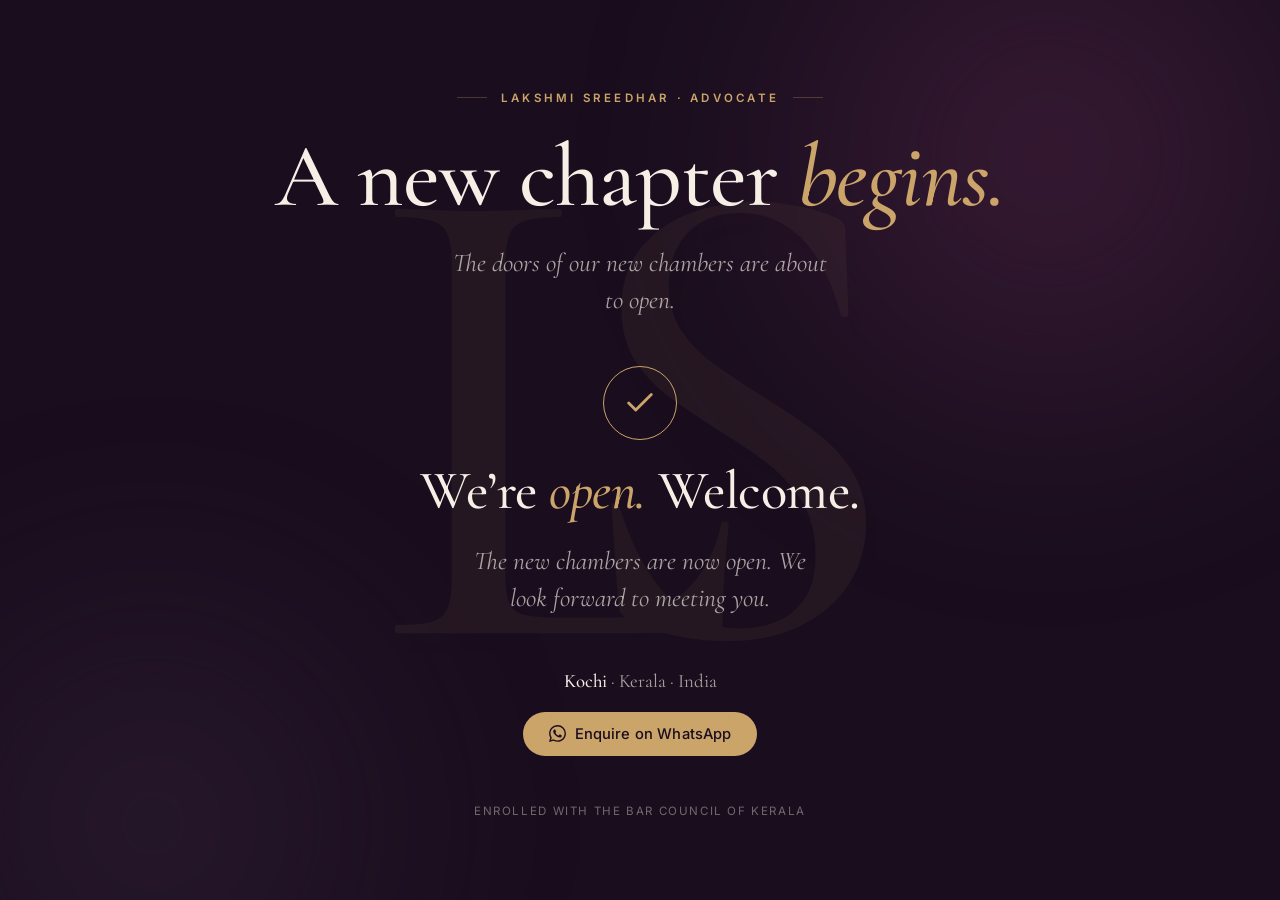
==== commit 07634a72: "Use interlocked LS monogram for countdown background watermark Replace the single-letter "L" waterma" ====
--- a/index.html
+++ b/index.html
@@ -75,12 +75,16 @@
     @keyframes drift1{from{transform:translate(0,0)}to{transform:translate(-4vw,4vw)}}
     @keyframes drift2{from{transform:translate(0,0)}to{transform:translate(5vw,-3vw)}}
 
-    /* faint monogram watermark */
+    /* faint interlocked LS monogram watermark */
     .watermark{
-      position:fixed;z-index:0;font-family:var(--serif);font-style:italic;
-      font-size:min(90vh,80vw);line-height:.8;color:var(--gold);opacity:.04;
-      top:50%;left:50%;transform:translate(-50%,-46%);pointer-events:none;user-select:none;
-    }
+      position:fixed;z-index:0;top:50%;left:50%;
+      width:min(86vw,82vh);height:auto;
+      transform:translate(-50%,-49%);
+      opacity:.06;pointer-events:none;user-select:none;
+    }
+    .watermark text{font-family:var(--serif);font-weight:500}
+    .watermark .w-l,.watermark .w-s{fill:var(--gold)}
+    .watermark .w-shadow{fill:var(--ink)}
 
     .card{position:relative;z-index:1;width:100%;max-width:920px;text-align:center}
 
@@ -180,7 +184,16 @@
 <body>
 
   <div class="bg" aria-hidden="true"></div>
-  <div class="watermark" aria-hidden="true">L</div>
+  <svg class="watermark" viewBox="0 0 150 124" aria-hidden="true">
+    <!-- soft depth shadow behind the monogram -->
+    <g transform="translate(2.4,3)" opacity="0.55">
+      <text class="w-shadow" x="94" y="99" text-anchor="middle" font-size="138">S</text>
+      <text class="w-shadow" x="58" y="99" text-anchor="middle" font-size="138">L</text>
+    </g>
+    <!-- S sits behind, L weaves in front (dominant serif L) -->
+    <text class="w-s" x="94" y="98" text-anchor="middle" font-size="138">S</text>
+    <text class="w-l" x="58" y="98" text-anchor="middle" font-size="138">L</text>
+  </svg>
 
   <main class="card">
     <p class="eyebrow">Lakshmi Sreedhar &middot; Advocate</p>
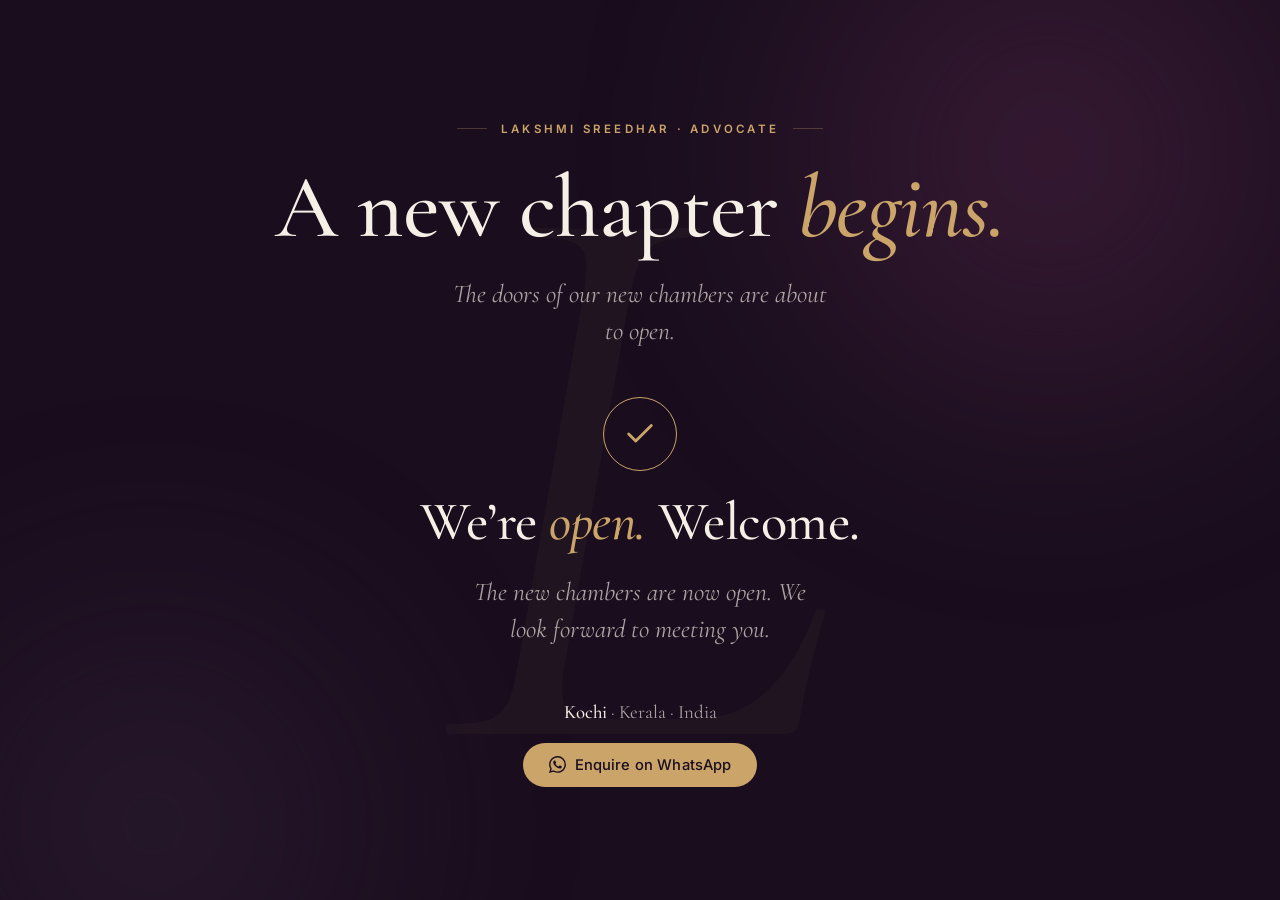
==== commit 5564fbbf: "Revert countdown watermark to single "L"; drop Bar Council line Restore the original italic "L" back" ====
--- a/index.html
+++ b/index.html
@@ -75,16 +75,12 @@
     @keyframes drift1{from{transform:translate(0,0)}to{transform:translate(-4vw,4vw)}}
     @keyframes drift2{from{transform:translate(0,0)}to{transform:translate(5vw,-3vw)}}
 
-    /* faint interlocked LS monogram watermark */
+    /* faint monogram watermark */
     .watermark{
-      position:fixed;z-index:0;top:50%;left:50%;
-      width:min(86vw,82vh);height:auto;
-      transform:translate(-50%,-49%);
-      opacity:.06;pointer-events:none;user-select:none;
-    }
-    .watermark text{font-family:var(--serif);font-weight:500}
-    .watermark .w-l,.watermark .w-s{fill:var(--gold)}
-    .watermark .w-shadow{fill:var(--ink)}
+      position:fixed;z-index:0;font-family:var(--serif);font-style:italic;
+      font-size:min(90vh,80vw);line-height:.8;color:var(--gold);opacity:.04;
+      top:50%;left:50%;transform:translate(-50%,-46%);pointer-events:none;user-select:none;
+    }
 
     .card{position:relative;z-index:1;width:100%;max-width:920px;text-align:center}
 
@@ -170,11 +166,6 @@
     .cta:hover{background:var(--gold-soft);transform:translateY(-2px);box-shadow:0 16px 36px -16px rgba(203,164,106,.7)}
     .cta svg{width:17px;height:17px}
 
-    .sig{
-      margin-top:48px;font-size:.72rem;letter-spacing:.14em;text-transform:uppercase;
-      color:var(--paper-faint);
-    }
-
     @media(prefers-reduced-motion:reduce){
       .bg::before,.bg::after{animation:none}
       .unit__val.tick{animation:none}
@@ -184,16 +175,7 @@
 <body>
 
   <div class="bg" aria-hidden="true"></div>
-  <svg class="watermark" viewBox="0 0 150 124" aria-hidden="true">
-    <!-- soft depth shadow behind the monogram -->
-    <g transform="translate(2.4,3)" opacity="0.55">
-      <text class="w-shadow" x="94" y="99" text-anchor="middle" font-size="138">S</text>
-      <text class="w-shadow" x="58" y="99" text-anchor="middle" font-size="138">L</text>
-    </g>
-    <!-- S sits behind, L weaves in front (dominant serif L) -->
-    <text class="w-s" x="94" y="98" text-anchor="middle" font-size="138">S</text>
-    <text class="w-l" x="58" y="98" text-anchor="middle" font-size="138">L</text>
-  </svg>
+  <div class="watermark" aria-hidden="true">L</div>
 
   <main class="card">
     <p class="eyebrow">Lakshmi Sreedhar &middot; Advocate</p>
@@ -234,8 +216,6 @@
         Enquire on WhatsApp
       </a>
     </div>
-
-    <p class="sig">Enrolled with the Bar Council of Kerala</p>
   </main>
 
   <script>
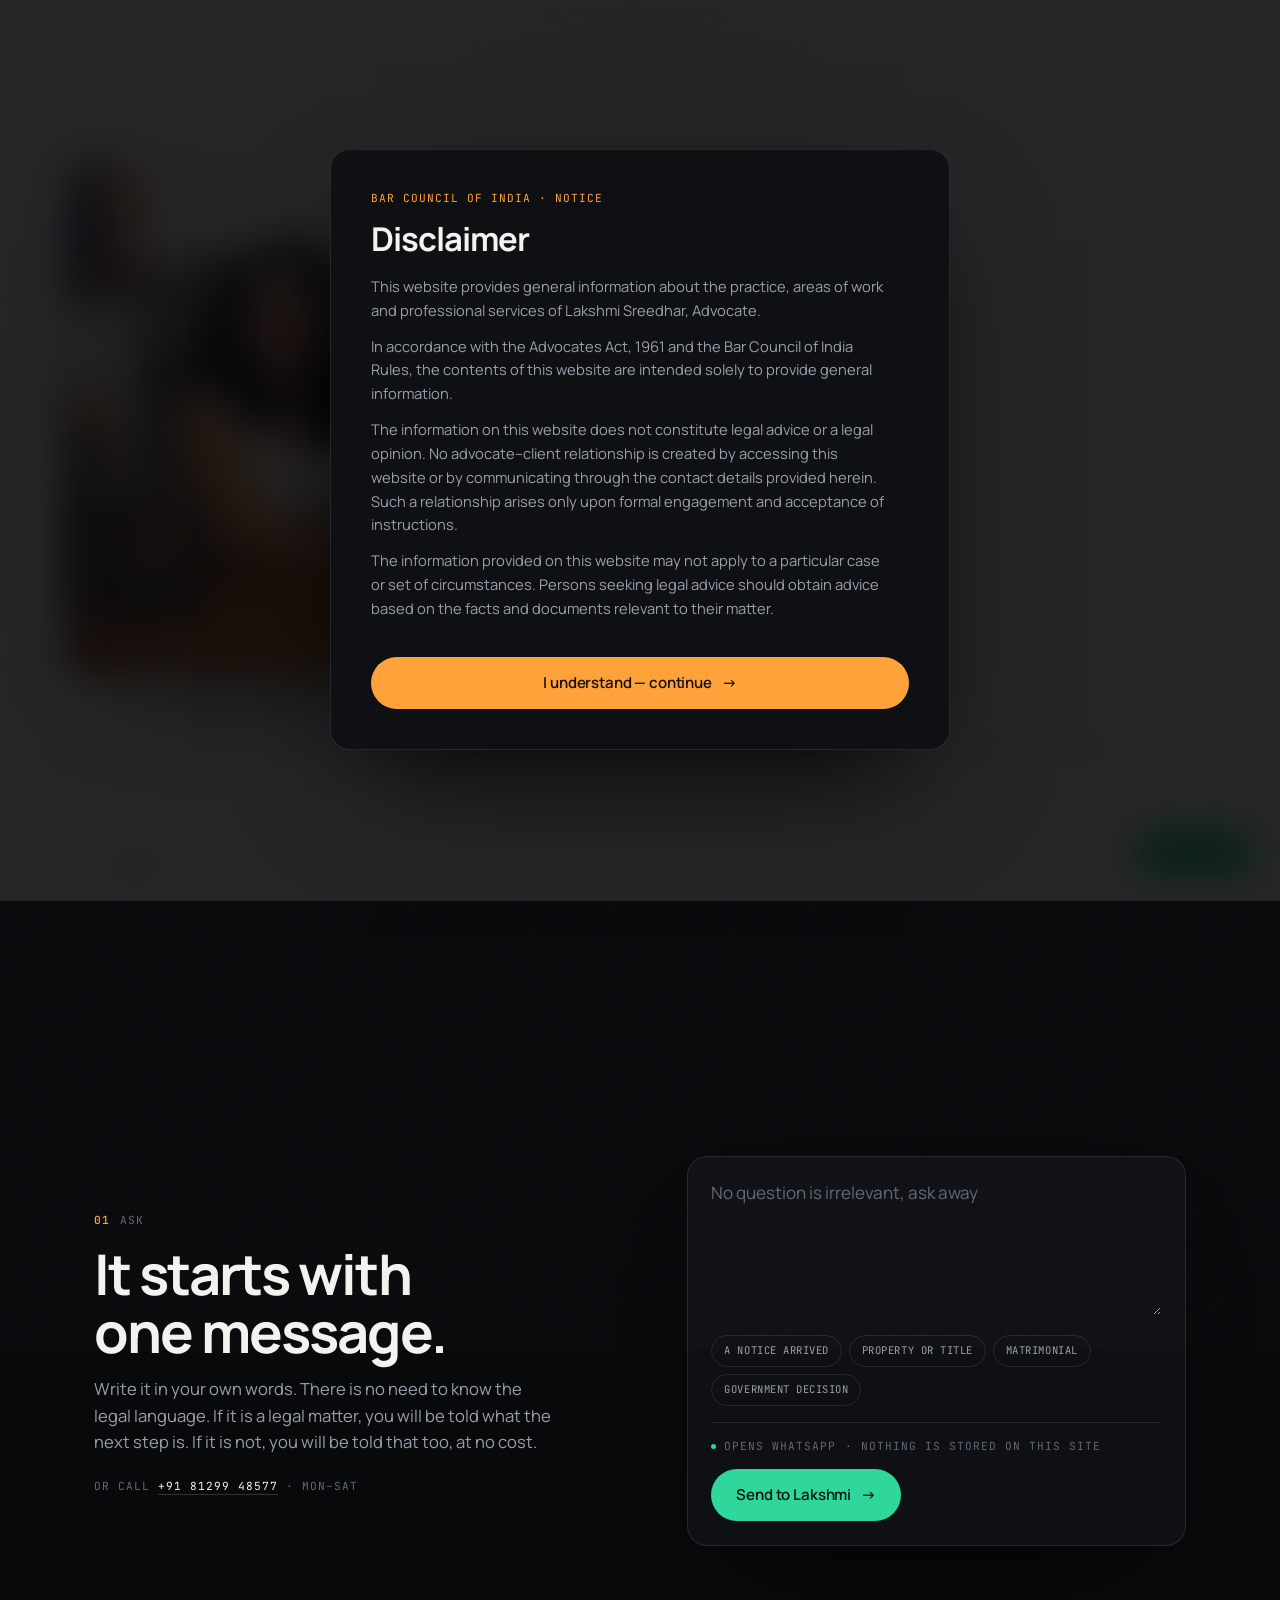
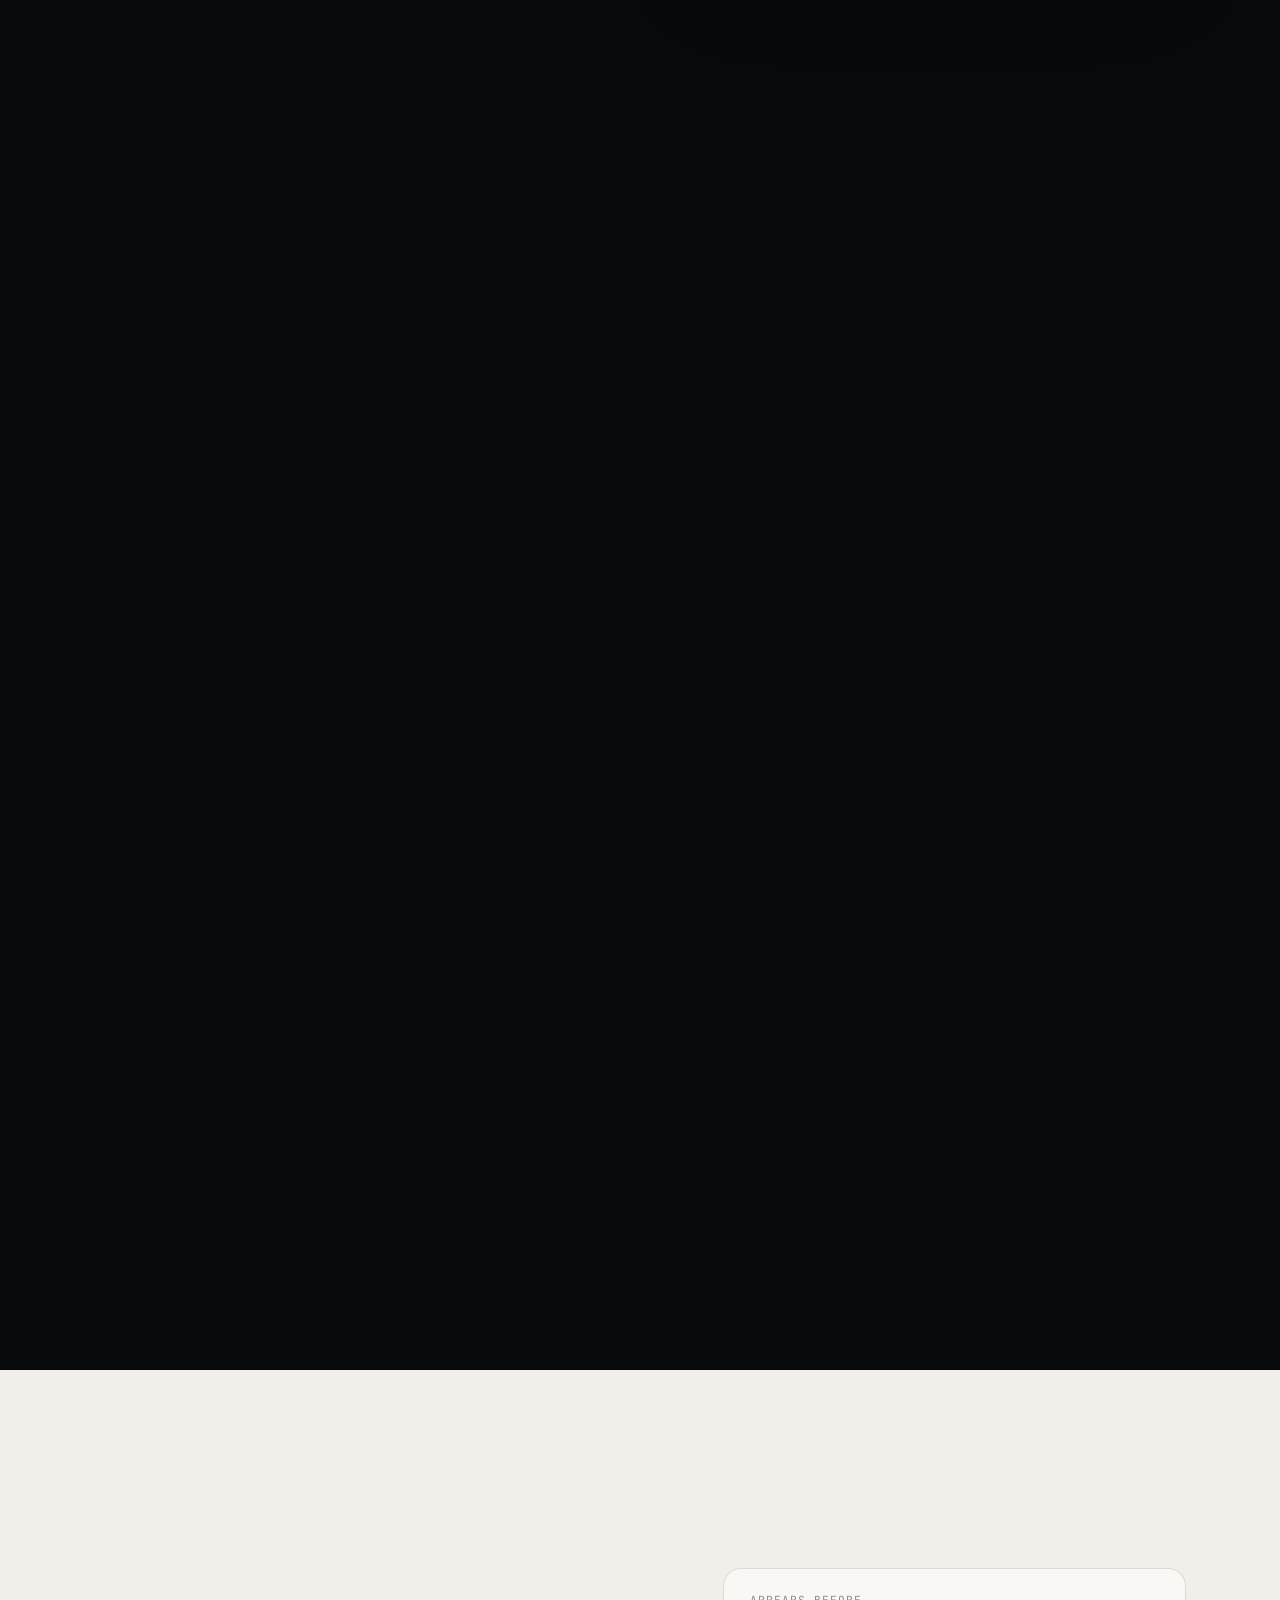
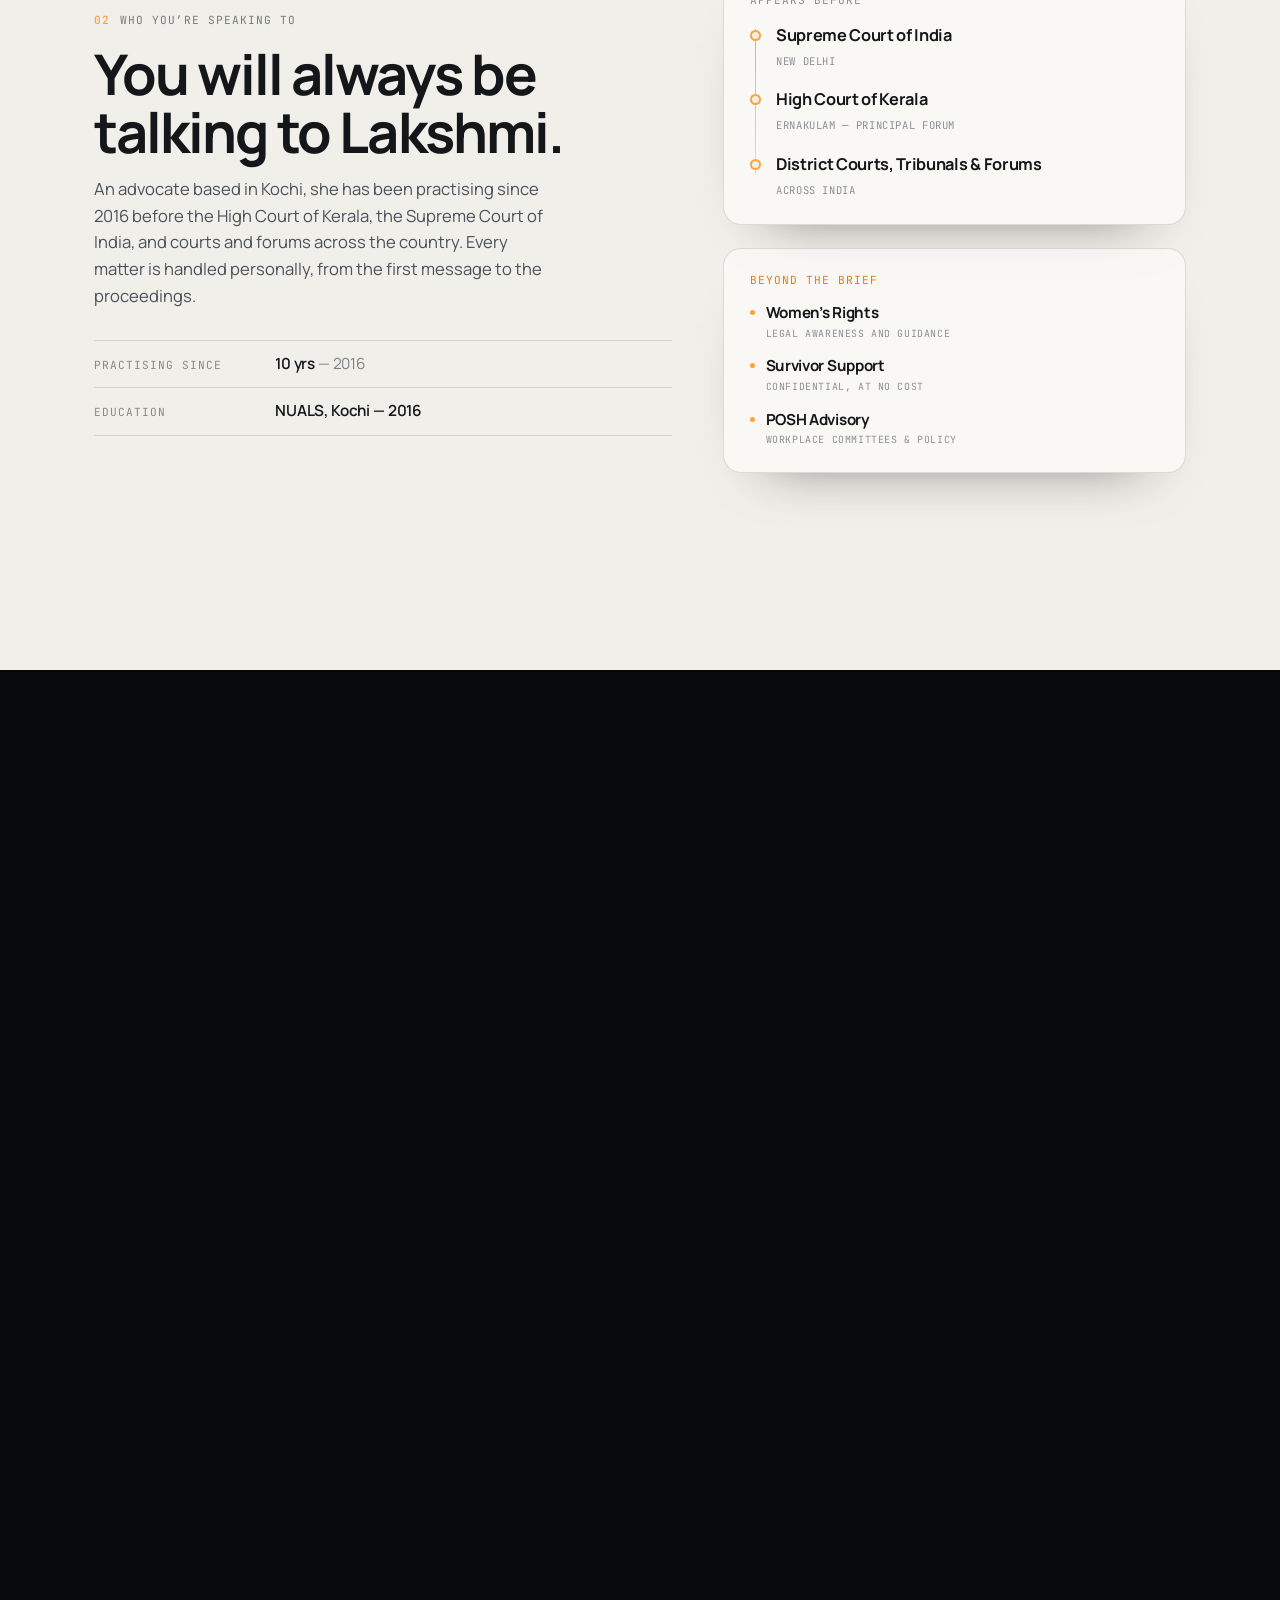
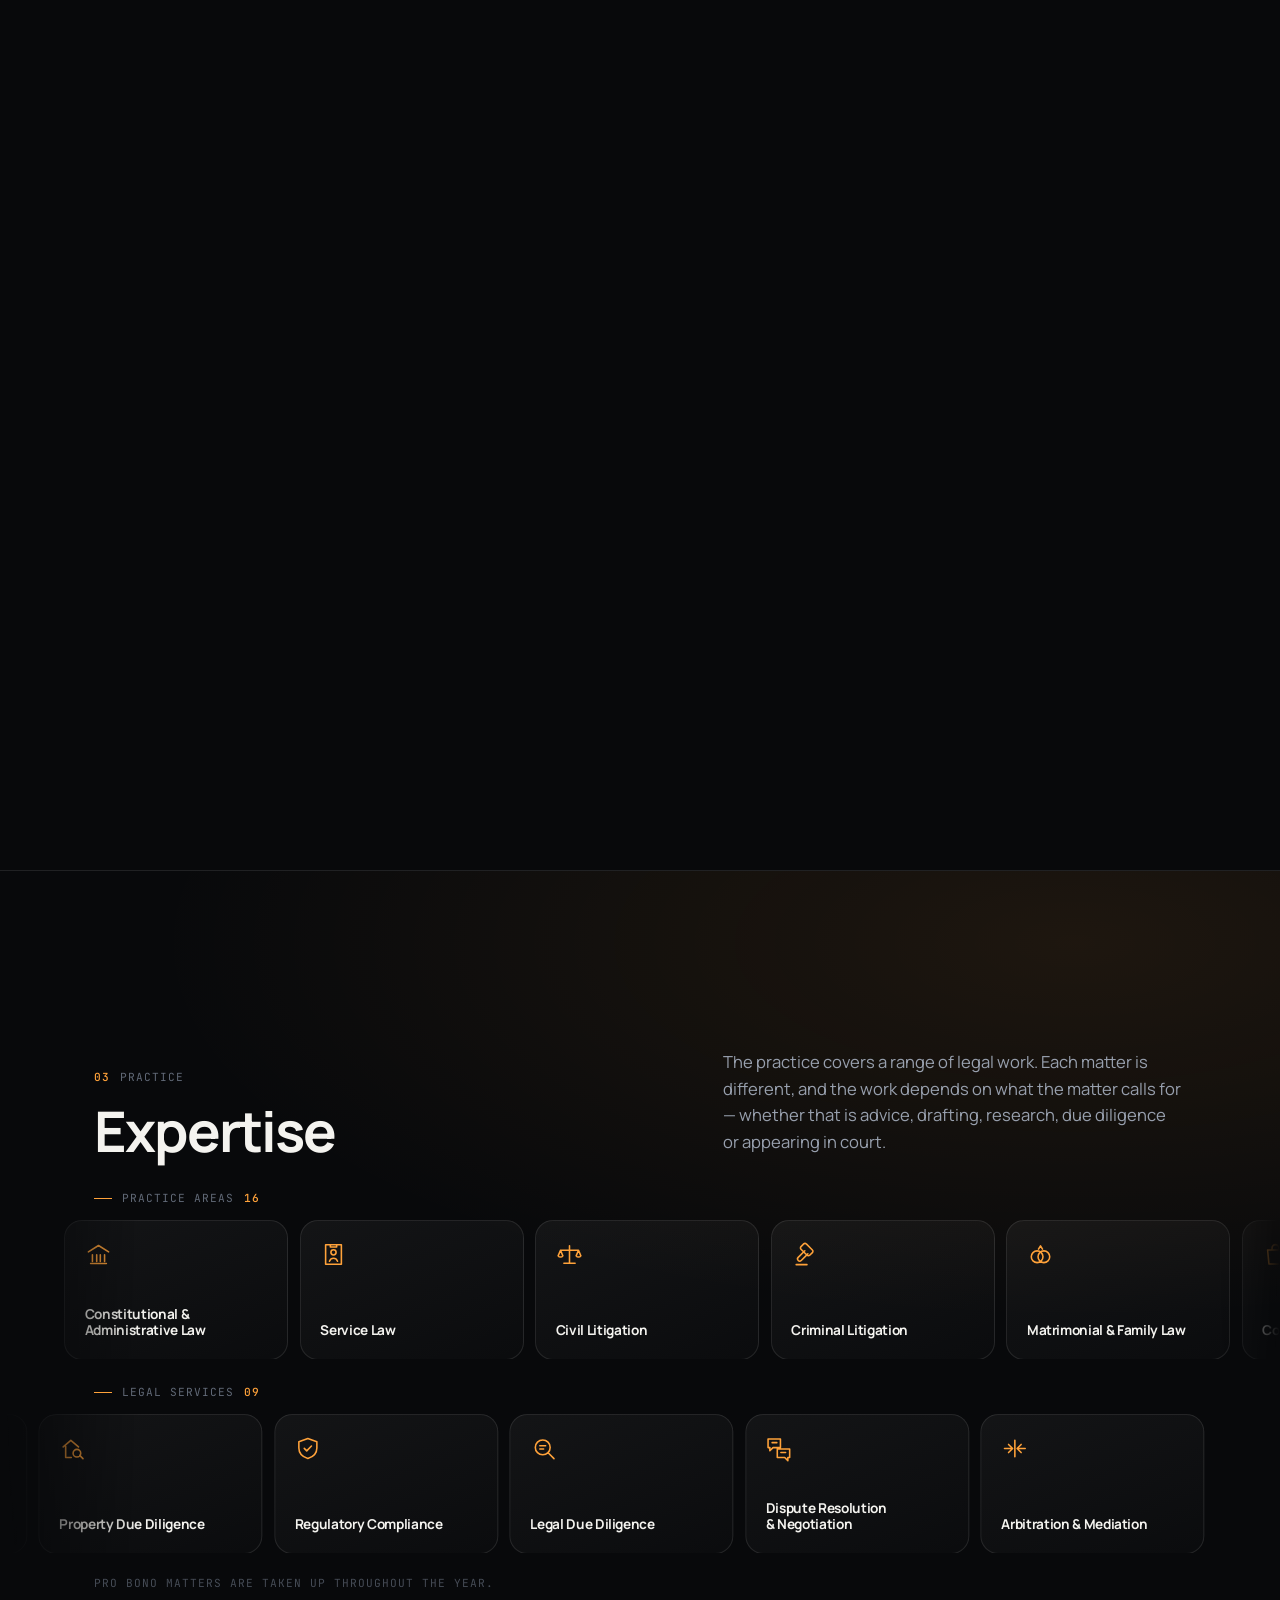
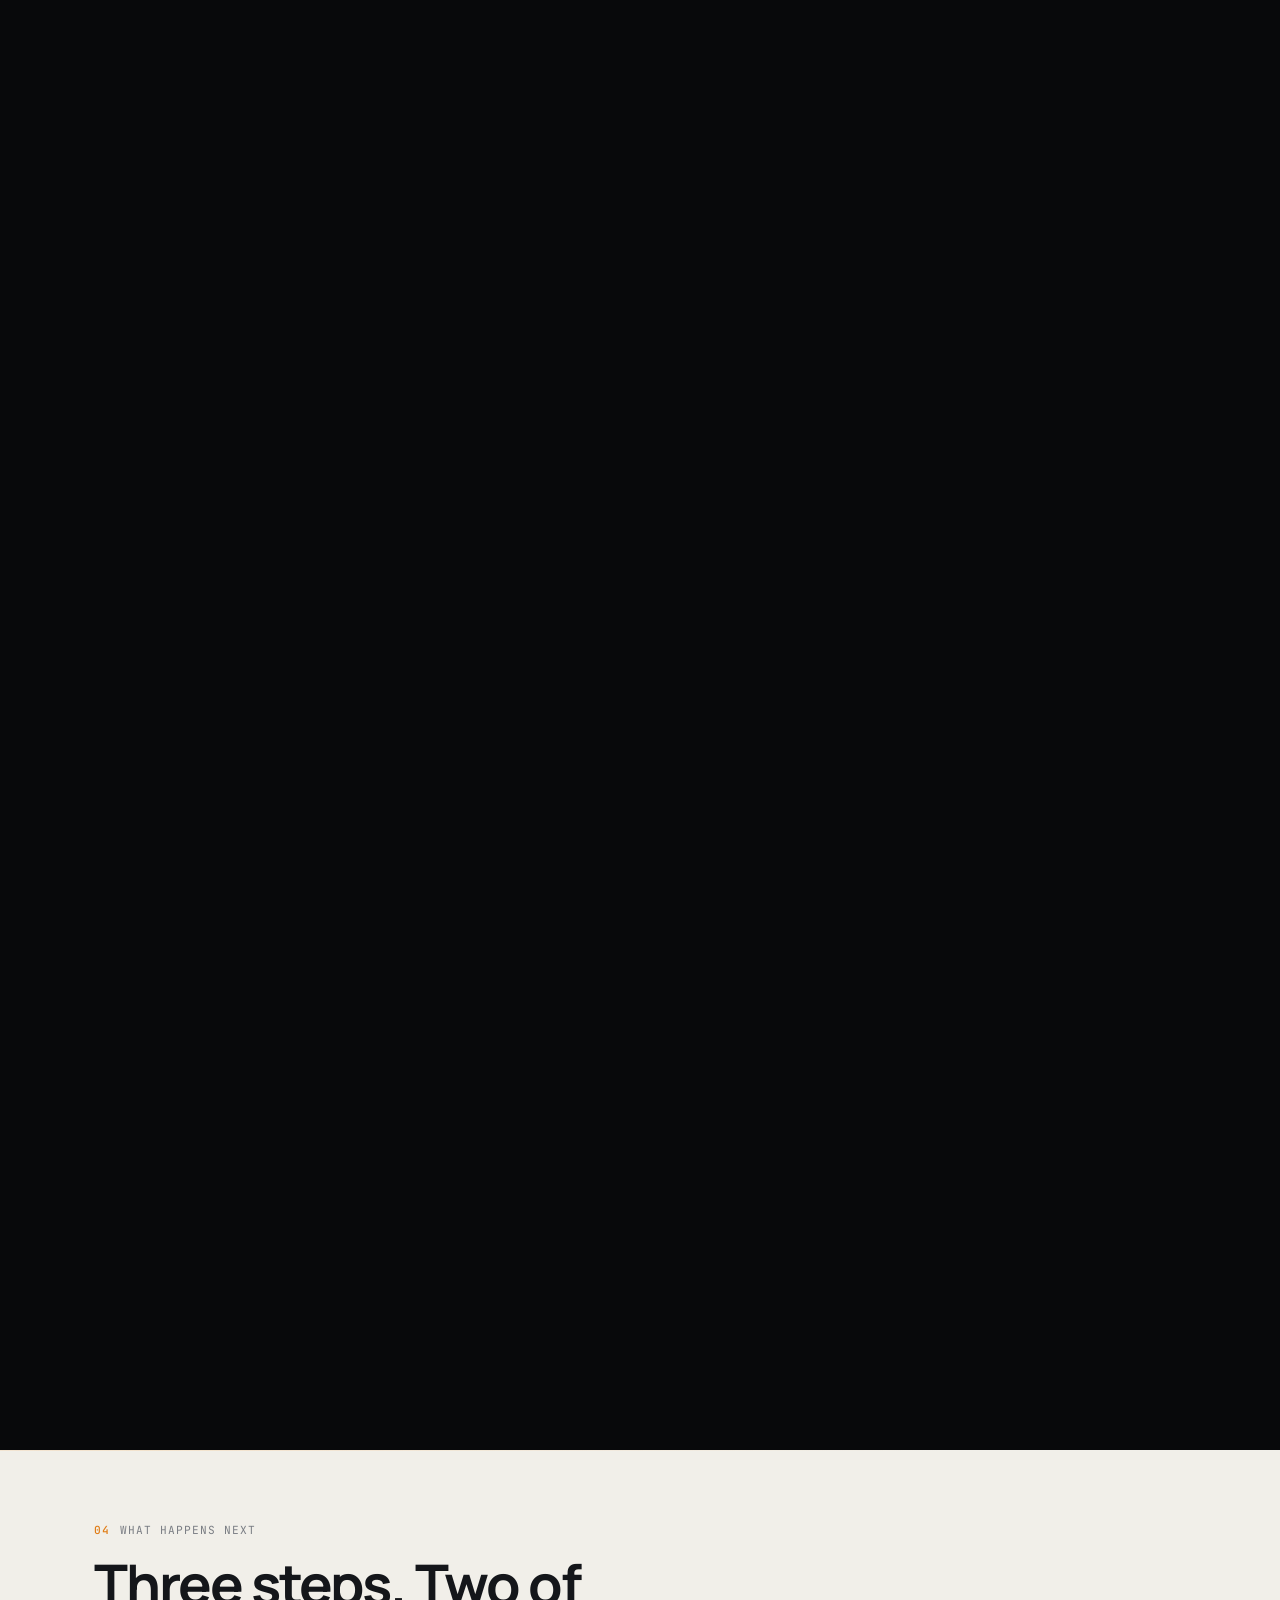
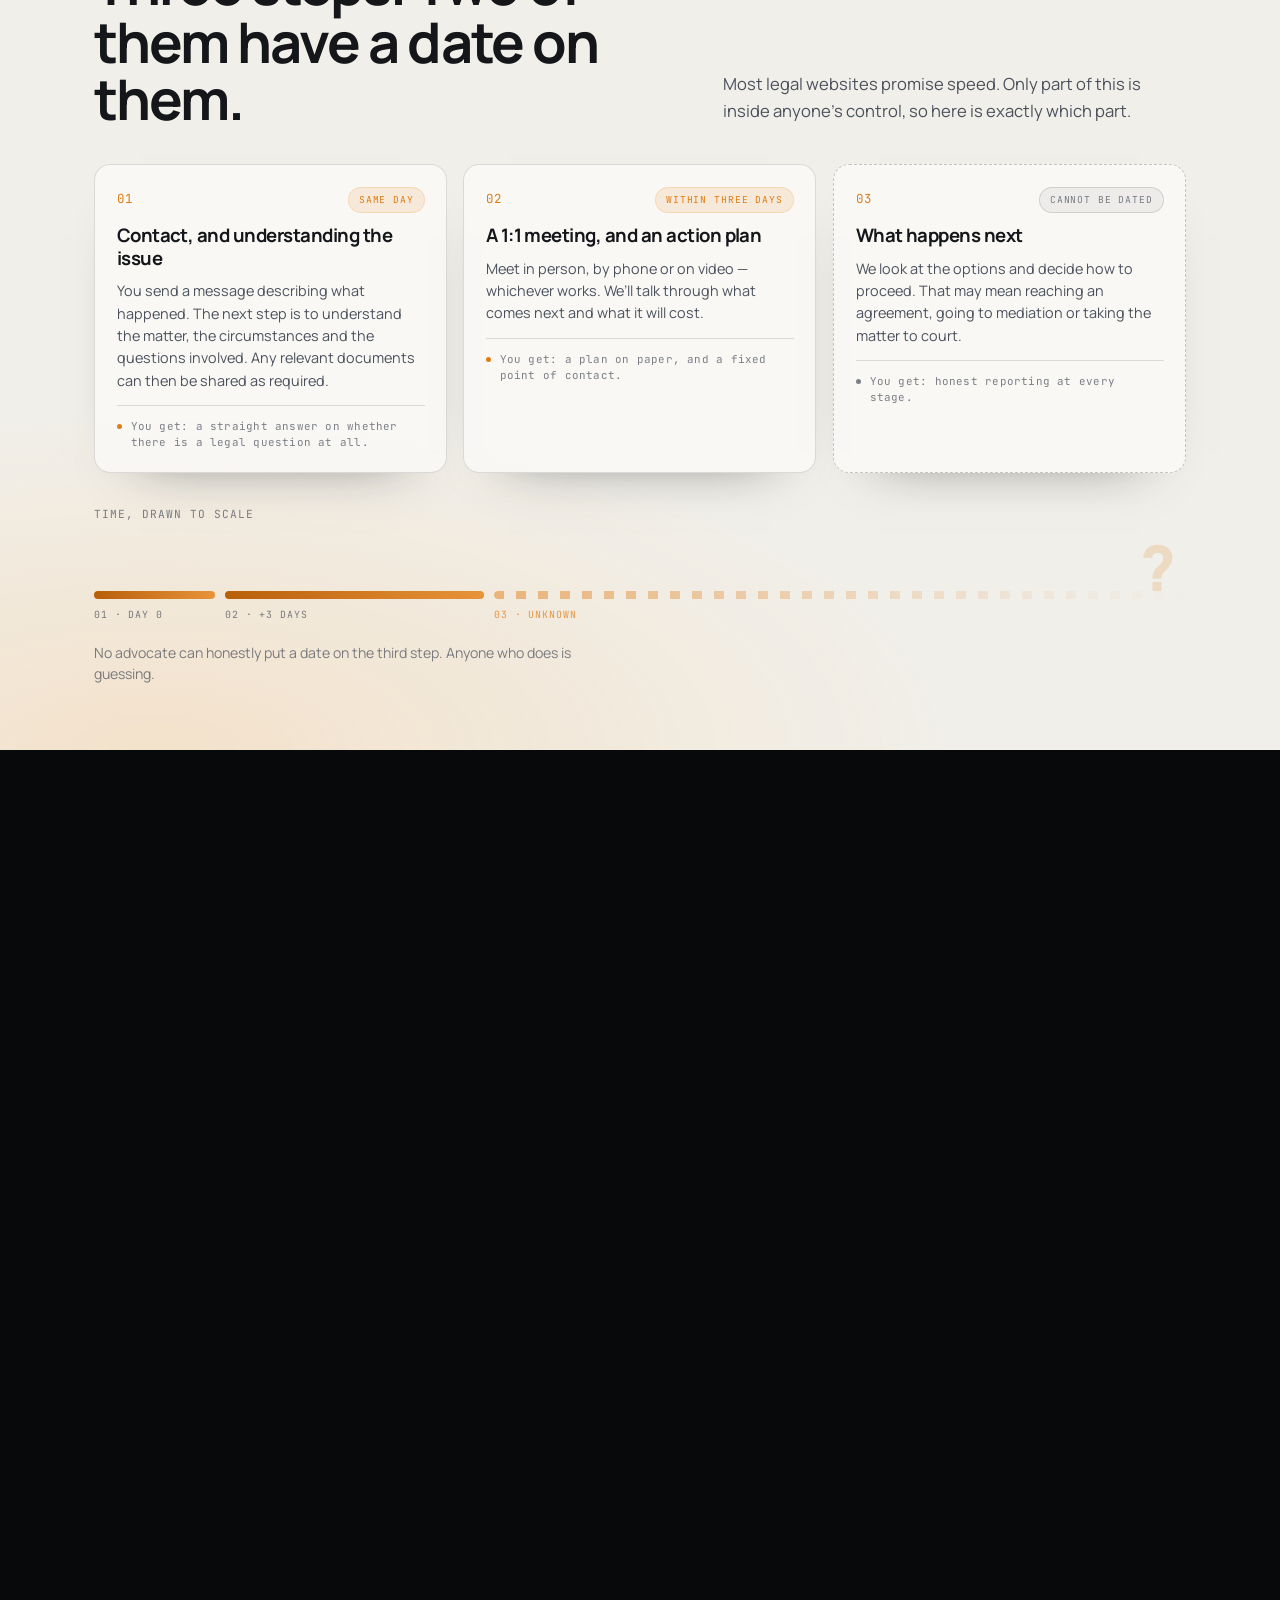
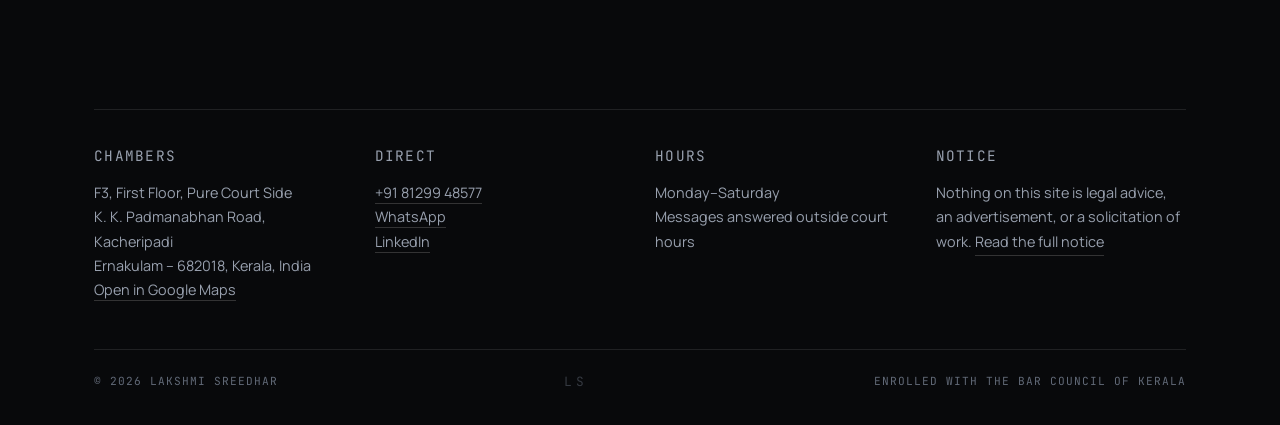
==== commit a24aa2c5: "Apply owner's copy feedback and cool the portrait; publish - Notice gate replaced with the owner's D" ====
--- a/index.html
+++ b/index.html
@@ -1,22 +1,52 @@
 <!DOCTYPE html>
 <html lang="en">
 <head>
-  <meta charset="utf-8">
+  <meta charset="UTF-8">
   <meta name="viewport" content="width=device-width, initial-scale=1.0">
-  <meta name="description" content="A new chapter for the chambers of Lakshmi Sreedhar, Advocate — our new office opens 17 June 2026, 8:30 AM IST, in Kochi, Kerala.">
+  <meta name="description" content="Lakshmi Sreedhar — Advocate, High Court of Kerala. Constitutional and administrative law. Send a message, meet within three days, get a written plan.">
   <meta name="author" content="Lakshmi Sreedhar">
-  <meta property="og:title" content="Our new office opens soon — Lakshmi Sreedhar, Advocate">
-  <meta property="og:description" content="A new chapter begins. The new office opens 17 June 2026 · 8:30 AM IST · Kochi, Kerala.">
+  <!-- the page now opens on the paper tone, so the browser chrome matches it -->
+  <meta name="theme-color" content="#F1EFE9">
+
+  <meta property="og:title" content="Lakshmi Sreedhar · Advocate">
+  <meta property="og:description" content="Justice works best when it's understood. Constitutional and administrative law, High Court of Kerala.">
   <meta property="og:type" content="website">
   <meta property="og:url" content="https://www.lakshmisreedhar.com">
-  <meta name="theme-color" content="#241027">
+  <!-- Absolute URLs, as social scrapers require. The copy at the site root
+       names the live paths; the copy under /staging/ names its own. -->
+  <meta property="og:image" content="https://www.lakshmisreedhar.com/assets/img/lakshmi-og.jpg">
+  <meta property="og:image:width" content="1200">
+  <meta property="og:image:height" content="630">
+  <meta property="og:image:alt" content="Lakshmi Sreedhar at her chambers in Kochi">
+  <meta name="twitter:card" content="summary_large_image">
+  <meta name="twitter:image" content="https://www.lakshmisreedhar.com/assets/img/lakshmi-og.jpg">
 
   <link rel="icon" type="image/x-icon" href="favicon.ico">
-  <title>A new chapter · Lakshmi Sreedhar, Advocate</title>
-
-  <link href="https://fonts.googleapis.com/css2?family=Cormorant+Garamond:ital,wght@0,400;0,500;0,600;1,400;1,500&family=Inter:wght@300;400;500;600&display=swap" rel="stylesheet">
-
-  <!-- Google Analytics -->
+  <title>Lakshmi Sreedhar &middot; Advocate</title>
+
+  <link rel="preconnect" href="https://fonts.googleapis.com">
+  <link rel="preconnect" href="https://fonts.gstatic.com" crossorigin>
+  <link rel="stylesheet" href="https://fonts.googleapis.com/css2?family=Manrope:wght@300;400;500;600;700;800&family=JetBrains+Mono:wght@300;400;500&display=swap">
+
+  <link rel="stylesheet" href="assets/css/style.css">
+
+  <!-- Set state before first paint: no gate flash, no reveal flash -->
+  <script>
+    (function () {
+      var r = document.documentElement;
+      r.classList.add('js');
+      /* sessionStorage, not localStorage: the notice is shown once per visit
+         rather than once per browser, so every fresh launch sees it again. */
+      try { if (sessionStorage.getItem('ls-ack-v1') === '1') r.classList.add('gate-done'); } catch (e) {}
+      if (window.matchMedia('(prefers-reduced-motion: reduce)').matches) r.classList.add('no-motion');
+    })();
+  </script>
+
+  <!--
+    TODO (analytics): UA-42601089-4 is a Universal Analytics property. UA stopped
+    processing data in 2023 — replace with a GA4 measurement ID (G-XXXXXXX)
+    before this page goes live, or drop the snippet entirely.
+  -->
   <script async src="https://www.googletagmanager.com/gtag/js?id=UA-42601089-4"></script>
   <script>
     window.dataLayer = window.dataLayer || [];
@@ -25,249 +55,491 @@
     gtag('config', 'UA-42601089-4');
   </script>
 
-  <style>
-    :root{
-      --ink:#1A0E1E;
-      --plum:#2E1F35;
-      --aubergine:#5C2A4F;
-      --gold:#CBA46A;
-      --gold-soft:#E4CEA3;
-      --paper:#F6EFE6;
-      --paper-mute:rgba(246,239,230,0.66);
-      --paper-faint:rgba(246,239,230,0.4);
-      --line:rgba(203,164,106,0.28);
-      --serif:'Cormorant Garamond',Georgia,'Times New Roman',serif;
-      --sans:'Inter',system-ui,-apple-system,sans-serif;
-      --ease:cubic-bezier(0.22,0.61,0.21,1);
+  <script type="application/ld+json">
+  {
+    "@context": "https://schema.org",
+    "@type": "Attorney",
+    "name": "Lakshmi Sreedhar",
+    "jobTitle": "Advocate",
+    "slogan": "Justice works best when it's understood.",
+    "url": "https://www.lakshmisreedhar.com",
+    "image": "https://www.lakshmisreedhar.com/assets/img/lakshmi.jpg",
+    "telephone": "+91-81299-48577",
+    "areaServed": "IN",
+    "knowsLanguage": ["en", "ml", "hi"],
+    "sameAs": ["https://www.linkedin.com/in/advlakshmisreedhar/"],
+    "hasMap": "https://maps.app.goo.gl/dyPY1UCnAoozfh1R6",
+    "address": {
+      "@type": "PostalAddress",
+      "streetAddress": "F3, First Floor, Pure Court Side, K. K. Padmanabhan Road, Kacheripadi",
+      "addressLocality": "Ernakulam",
+      "postalCode": "682018",
+      "addressRegion": "Kerala",
+      "addressCountry": "IN"
     }
-    *,*::before,*::after{box-sizing:border-box;margin:0;padding:0}
-    html{-webkit-text-size-adjust:100%}
-    body{
-      font-family:var(--sans);
-      color:var(--paper);
-      background:var(--ink);
-      min-height:100vh;
-      min-height:100dvh;
-      display:flex;
-      align-items:center;
-      justify-content:center;
-      overflow-x:hidden;
-      -webkit-font-smoothing:antialiased;
-      text-rendering:optimizeLegibility;
-      position:relative;
-      padding:48px 22px;
-    }
-    /* ambient gradient backdrop */
-    .bg{position:fixed;inset:0;z-index:0;pointer-events:none;overflow:hidden}
-    .bg::before,.bg::after{
-      content:'';position:absolute;border-radius:50%;filter:blur(80px);opacity:0.5;
-    }
-    .bg::before{
-      width:60vw;height:60vw;top:-18vw;right:-12vw;
-      background:radial-gradient(circle,var(--aubergine),transparent 68%);
-      animation:drift1 16s var(--ease) infinite alternate;
-    }
-    .bg::after{
-      width:52vw;height:52vw;bottom:-20vw;left:-14vw;
-      background:radial-gradient(circle,#3a2540,transparent 68%);
-      animation:drift2 20s var(--ease) infinite alternate;
-    }
-    @keyframes drift1{from{transform:translate(0,0)}to{transform:translate(-4vw,4vw)}}
-    @keyframes drift2{from{transform:translate(0,0)}to{transform:translate(5vw,-3vw)}}
-
-    /* faint monogram watermark */
-    .watermark{
-      position:fixed;z-index:0;font-family:var(--serif);font-style:italic;
-      font-size:min(90vh,80vw);line-height:.8;color:var(--gold);opacity:.04;
-      top:50%;left:50%;transform:translate(-50%,-46%);pointer-events:none;user-select:none;
-    }
-
-    .card{position:relative;z-index:1;width:100%;max-width:920px;text-align:center}
-
-    .eyebrow{
-      font-family:var(--sans);font-size:.72rem;font-weight:600;letter-spacing:.28em;
-      text-transform:uppercase;color:var(--gold);
-      display:inline-flex;align-items:center;gap:14px;
-    }
-    .eyebrow::before,.eyebrow::after{content:'';width:30px;height:1px;background:var(--line)}
-
-    .title{
-      font-family:var(--serif);font-weight:500;line-height:1.02;letter-spacing:-.01em;
-      font-size:clamp(2.6rem,8vw,5.6rem);margin:26px 0 0;color:var(--paper);
-    }
-    .title em{font-style:italic;color:var(--gold)}
-
-    .lede{
-      font-family:var(--serif);font-style:italic;font-size:clamp(1.15rem,2.4vw,1.6rem);
-      color:var(--paper-mute);margin:22px auto 0;max-width:34ch;line-height:1.45;
-    }
-
-    .when{
-      margin:30px auto 0;display:inline-flex;align-items:center;gap:14px;flex-wrap:wrap;
-      justify-content:center;
-      font-size:.82rem;font-weight:500;letter-spacing:.16em;text-transform:uppercase;
-      color:var(--gold-soft);
-      border:1px solid var(--line);border-radius:999px;padding:11px 22px;
-      background:rgba(203,164,106,0.05);
-    }
-    .when .dot{width:5px;height:5px;border-radius:50%;background:var(--gold);flex:0 0 auto}
-
-    /* countdown */
-    .countdown{
-      margin:54px auto 0;display:flex;justify-content:center;align-items:flex-start;
-      gap:clamp(14px,4vw,46px);
-    }
-    .unit{display:flex;flex-direction:column;align-items:center;min-width:0}
-    .unit__val{
-      font-family:var(--serif);font-weight:500;line-height:.95;
-      font-size:clamp(3rem,12vw,7rem);color:var(--paper);
-      font-variant-numeric:tabular-nums;letter-spacing:-.01em;
-      display:inline-block;
-    }
-    .unit__val.tick{animation:tick .5s var(--ease)}
-    @keyframes tick{0%{opacity:.25;transform:translateY(-8px)}100%{opacity:1;transform:none}}
-    .unit__label{
-      margin-top:12px;font-size:.66rem;font-weight:600;letter-spacing:.22em;
-      text-transform:uppercase;color:var(--paper-faint);
-    }
-    .sep{
-      font-family:var(--serif);font-size:clamp(2.4rem,9vw,5rem);color:var(--gold);
-      opacity:.5;line-height:.95;align-self:flex-start;margin-top:.1em;
-    }
-    @media(max-width:560px){ .sep{display:none} .countdown{gap:18px} }
-
-    /* opened state */
-    .opened{display:none;margin-top:48px}
-    .opened__mark{
-      width:74px;height:74px;border-radius:50%;border:1px solid var(--gold);
-      display:flex;align-items:center;justify-content:center;margin:0 auto 24px;
-      color:var(--gold);animation:pop .7s var(--ease);
-    }
-    .opened__mark svg{width:34px;height:34px}
-    @keyframes pop{from{opacity:0;transform:scale(.8)}to{opacity:1;transform:none}}
-    body.is-open .countdown,body.is-open .when{display:none}
-    body.is-open .opened{display:block}
-
-    .foot{
-      margin-top:54px;display:flex;flex-direction:column;align-items:center;gap:20px;
-    }
-    .place{
-      font-family:var(--serif);font-size:1.18rem;color:var(--paper-mute);
-    }
-    .place b{color:var(--paper);font-weight:500}
-    .cta{
-      display:inline-flex;align-items:center;gap:9px;
-      font-family:var(--sans);font-size:.92rem;font-weight:500;letter-spacing:.01em;
-      color:var(--ink);background:var(--gold);
-      padding:13px 26px;border-radius:999px;
-      transition:transform .3s var(--ease),background .3s var(--ease),box-shadow .3s var(--ease);
-      text-decoration:none;
-    }
-    .cta:hover{background:var(--gold-soft);transform:translateY(-2px);box-shadow:0 16px 36px -16px rgba(203,164,106,.7)}
-    .cta svg{width:17px;height:17px}
-
-    @media(prefers-reduced-motion:reduce){
-      .bg::before,.bg::after{animation:none}
-      .unit__val.tick{animation:none}
-    }
-  </style>
+  }
+  </script>
 </head>
 <body>
 
-  <div class="bg" aria-hidden="true"></div>
-  <div class="watermark" aria-hidden="true">L</div>
-
-  <main class="card">
-    <p class="eyebrow">Lakshmi Sreedhar &middot; Advocate</p>
-
-    <h1 class="title">A new chapter <em>begins.</em></h1>
-    <p class="lede">The doors of our new chambers are about to open.</p>
-
-    <div class="when" aria-label="Opening date and time">
-      <span>17 June 2026</span>
-      <span class="dot" aria-hidden="true"></span>
-      <span>8:30 AM IST</span>
-    </div>
-
-    <!-- Countdown -->
-    <div class="countdown" id="countdown" role="timer" aria-live="polite" aria-label="Time remaining until the new office opens">
-      <div class="unit"><span class="unit__val" id="days">--</span><span class="unit__label">Days</span></div>
-      <span class="sep" aria-hidden="true">:</span>
-      <div class="unit"><span class="unit__val" id="hours">--</span><span class="unit__label">Hours</span></div>
-      <span class="sep" aria-hidden="true">:</span>
-      <div class="unit"><span class="unit__val" id="minutes">--</span><span class="unit__label">Minutes</span></div>
-      <span class="sep" aria-hidden="true">:</span>
-      <div class="unit"><span class="unit__val" id="seconds">--</span><span class="unit__label">Seconds</span></div>
-    </div>
-
-    <!-- Shown when the countdown reaches zero -->
-    <div class="opened" id="opened">
-      <div class="opened__mark" aria-hidden="true">
-        <svg viewBox="0 0 24 24" fill="none" stroke="currentColor" stroke-width="2" stroke-linecap="round" stroke-linejoin="round"><path d="M20 6 9 17l-5-5"/></svg>
-      </div>
-      <h2 class="title" style="font-size:clamp(2rem,6vw,3.4rem);margin-top:0">We&rsquo;re <em>open.</em> Welcome.</h2>
-      <p class="lede">The new chambers are now open. We look forward to meeting you.</p>
-    </div>
-
-    <div class="foot">
-      <p class="place"><b>Kochi</b> &middot; Kerala &middot; India</p>
-      <a class="cta" href="https://wa.me/918129948577" target="_blank" rel="noopener noreferrer">
-        <svg viewBox="0 0 24 24" fill="currentColor" aria-hidden="true"><path d="M17.472 14.382c-.297-.149-1.758-.867-2.03-.967-.273-.099-.471-.148-.67.15-.197.297-.767.966-.94 1.164-.173.199-.347.223-.644.075-.297-.15-1.255-.463-2.39-1.475-.883-.788-1.48-1.761-1.653-2.059-.173-.297-.018-.458.13-.606.134-.133.298-.347.446-.52.149-.174.198-.298.298-.497.099-.198.05-.371-.025-.52-.075-.149-.669-1.612-.916-2.207-.242-.579-.487-.5-.669-.51l-.57-.01c-.198 0-.52.074-.792.372-.272.297-1.04 1.016-1.04 2.479 0 1.462 1.065 2.875 1.213 3.074.149.198 2.096 3.2 5.077 4.487.709.306 1.262.489 1.694.625.712.227 1.36.195 1.871.118.571-.085 1.758-.719 2.006-1.413.248-.694.248-1.289.173-1.413-.074-.124-.272-.198-.57-.347m-5.421 7.403h-.004a9.87 9.87 0 0 1-5.031-1.378l-.361-.214-3.741.982.998-3.648-.235-.374a9.86 9.86 0 0 1-1.51-5.26c.001-5.45 4.436-9.884 9.888-9.884 2.64 0 5.122 1.03 6.988 2.898a9.825 9.825 0 0 1 2.893 6.994c-.003 5.45-4.437 9.884-9.885 9.884m8.413-18.297A11.815 11.815 0 0 0 12.05 0C5.495 0 .16 5.335.157 11.892c0 2.096.547 4.142 1.588 5.945L.057 24l6.305-1.654a11.882 11.882 0 0 0 5.683 1.448h.005c6.554 0 11.89-5.335 11.893-11.893a11.821 11.821 0 0 0-3.48-8.413z"/></svg>
-        Enquire on WhatsApp
-      </a>
-    </div>
-  </main>
-
-  <script>
-    (function(){
-      'use strict';
-      // 17 June 2026, 8:30 AM IST (UTC+05:30)
-      var target = new Date('2026-06-17T08:30:00+05:30').getTime();
-
-      var els = {
-        days:    document.getElementById('days'),
-        hours:   document.getElementById('hours'),
-        minutes: document.getElementById('minutes'),
-        seconds: document.getElementById('seconds')
-      };
-      var prev = { days:null, hours:null, minutes:null, seconds:null };
-      var reduce = window.matchMedia('(prefers-reduced-motion: reduce)').matches;
-
-      function pad(n){ return (n < 10 ? '0' : '') + n; }
-
-      function set(key, value){
-        if (prev[key] === value) return;
-        prev[key] = value;
-        var el = els[key];
-        el.textContent = value;
-        if (reduce) return;
-        el.classList.remove('tick');
-        void el.offsetWidth;          // restart the animation
-        el.classList.add('tick');
-      }
-
-      function render(){
-        var diff = target - Date.now();
-        if (diff <= 0){
-          document.body.classList.add('is-open');
-          set('days','00'); set('hours','00'); set('minutes','00'); set('seconds','00');
-          clearInterval(timer);
-          return;
-        }
-        var s = Math.floor(diff / 1000);
-        var days    = Math.floor(s / 86400);
-        var hours   = Math.floor((s % 86400) / 3600);
-        var minutes = Math.floor((s % 3600) / 60);
-        var seconds = s % 60;
-        set('days',    pad(days));
-        set('hours',   pad(hours));
-        set('minutes', pad(minutes));
-        set('seconds', pad(seconds));
-      }
-
-      render();
-      var timer = setInterval(render, 1000);
-    })();
-  </script>
+<!-- Icon sprite: one <symbol> per practice area and per legal service,
+     referenced by <use> from the track cards below. Stroke colour and weight
+     are inherited from .track__ico, so the glyphs take the accent tone. -->
+<svg class="sprite" aria-hidden="true" focusable="false">
+  <symbol id="i-consti" viewBox="0 0 24 24"><path d="M3 9.6 12 4l9 5.6M5 20h14M6.6 12.2v6M10.4 12.2v6M13.6 12.2v6M17.4 12.2v6"/></symbol>
+  <symbol id="i-service" viewBox="0 0 24 24"><path d="M5 3.4h14v17.2H5zM9.2 3.4v2h5.6v-2M12 12.4a2.3 2.3 0 1 0 0-4.6 2.3 2.3 0 0 0 0 4.6ZM8.4 18c.7-1.7 2-2.6 3.6-2.6s2.9.9 3.6 2.6"/></symbol>
+  <symbol id="i-civil" viewBox="0 0 24 24"><path d="M12 4.2v15.6M7 19.8h10M4 8.2h16M4 8.2 1.9 13.2a2.6 2.6 0 0 0 4.2 0L4 8.2ZM20 8.2l-2.1 5a2.6 2.6 0 0 0 4.2 0L20 8.2ZM12 4.2h0"/></symbol>
+  <symbol id="i-criminal" viewBox="0 0 24 24"><path d="M13.6 2.6 19 8a1.6 1.6 0 0 1 0 2.3l-2.4 2.4a1.6 1.6 0 0 1-2.3 0L8.9 7.3a1.6 1.6 0 0 1 0-2.3l2.4-2.4a1.6 1.6 0 0 1 2.3 0ZM12.3 8.7 6.4 14.6a1.9 1.9 0 0 0 2.7 2.7l5.9-5.9M4.6 21h9.6"/></symbol>
+  <symbol id="i-consumer" viewBox="0 0 24 24"><path d="M5 8h14l-1.2 12.4H6.2L5 8ZM9 8V6.2a3 3 0 0 1 6 0V8"/></symbol>
+  <symbol id="i-family" viewBox="0 0 24 24"><path d="M9 19.2a5.2 5.2 0 1 0 0-10.4 5.2 5.2 0 0 0 0 10.4ZM15 19.2a5.2 5.2 0 1 0 0-10.4 5.2 5.2 0 0 0 0 10.4ZM10.2 7.2 12 4.4l1.8 2.8"/></symbol>
+  <symbol id="i-corporate" viewBox="0 0 24 24"><path d="M4 21h16M6.2 21V6.4h7.4V21M13.6 11H19v10M8.4 9.6h2.8M8.4 13.2h2.8M8.4 16.8h2.8M15.6 14.2h1.9M15.6 17.6h1.9"/></symbol>
+  <symbol id="i-drafting" viewBox="0 0 24 24"><path d="M13.4 3H7.2a2 2 0 0 0-2 2v14a2 2 0 0 0 2 2h4.6M13.4 3 18 7.6v2.2M8.6 8.6h4M8.6 12.2h4.4M20.6 12.9 15 18.5l-2.9.8.8-2.9 5.6-5.6a1.5 1.5 0 0 1 2.1 2.1Z"/></symbol>
+  <symbol id="i-compliance" viewBox="0 0 24 24"><path d="M12 3.2 20 6.1v5.4c0 4.5-3.2 7.9-8 9.3-4.8-1.4-8-4.8-8-9.3V6.1l8-2.9ZM8.8 11.9l2.2 2.2 4.2-4.3"/></symbol>
+  <symbol id="i-banking" viewBox="0 0 24 24"><path d="M2.6 6.2h18.8v11.6H2.6zM12 14.9a2.9 2.9 0 1 0 0-5.8 2.9 2.9 0 0 0 0 5.8ZM6 9.6v4.8M18 9.6v4.8"/></symbol>
+  <symbol id="i-property" viewBox="0 0 24 24"><path d="M4 10.6 12 4.2l8 6.4M6.2 9.9V20h11.6V9.9M9.9 20v-5.6h4.2V20"/></symbol>
+  <symbol id="i-land" viewBox="0 0 24 24"><path d="M2.6 8.6 12 5.1l9.4 3.5L12 12.1 2.6 8.6ZM4.6 12.6 12 15.3l7.4-2.7M4.6 16.1 12 18.8l7.4-2.7"/></symbol>
+  <symbol id="i-ip" viewBox="0 0 24 24"><path d="M12 3.2a6 6 0 0 0-3.7 10.7c.7.6 1.1 1.3 1.2 2.1h5c.1-.8.5-1.5 1.2-2.1A6 6 0 0 0 12 3.2ZM9.6 19h4.8M10.3 21.3h3.4"/></symbol>
+  <symbol id="i-media" viewBox="0 0 24 24"><path d="M2.6 5h18.8v14H2.6zM10.1 9.5 15 12l-4.9 2.5v-5ZM2.6 8.6h18.8"/></symbol>
+  <symbol id="i-panchayat" viewBox="0 0 24 24"><path d="M9 11.6a3.1 3.1 0 1 0 0-6.2 3.1 3.1 0 0 0 0 6.2ZM3.4 19.4c.6-3.1 2.8-4.8 5.6-4.8s5 1.7 5.6 4.8M17.1 12.2a2.4 2.4 0 1 0 0-4.8 2.4 2.4 0 0 0 0 4.8ZM15.7 14.9c2.5-.4 4.5 1.1 5 4.3"/></symbol>
+  <symbol id="i-energy" viewBox="0 0 24 24"><path d="M13.6 2.6 5.2 13.7h6.1l-.9 7.7 8.4-11.1h-6.1l.9-7.7Z"/></symbol>
+  <symbol id="i-tax" viewBox="0 0 24 24"><path d="M6 3h12v18l-2-1.4-2 1.4-2-1.4-2 1.4-2-1.4L6 21V3ZM10 10.1a1.2 1.2 0 1 0 0-2.4 1.2 1.2 0 0 0 0 2.4ZM14.1 15.4a1.2 1.2 0 1 0 0-2.4 1.2 1.2 0 0 0 0 2.4ZM15.1 8.2 9.2 15.6"/></symbol>
+  <symbol id="i-adr" viewBox="0 0 24 24"><path d="M2.8 12h6.4M6.4 8.4 10 12l-3.6 3.6M21.2 12h-6.4M17.6 8.4 14 12l3.6 3.6M12 4.6v14.8"/></symbol>
+  <symbol id="i-dd" viewBox="0 0 24 24"><path d="M11 17.6a6.6 6.6 0 1 0 0-13.2 6.6 6.6 0 0 0 0 13.2ZM15.8 15.8 21 21M8.4 9.6h5.2M8.4 12.4h3.4"/></symbol>
+  <symbol id="i-privacy" viewBox="0 0 24 24"><path d="M6.2 10.4h11.6v10.2H6.2zM8.6 10.4V7.6a3.4 3.4 0 0 1 6.8 0v2.8M12 15.6a1 1 0 1 0 0-2 1 1 0 0 0 0 2ZM12 15.6v2.2"/></symbol>
+  <symbol id="i-contract" viewBox="0 0 24 24"><path d="M6 3h9l3.4 3.4V21H6V3ZM15 3v3.6h3.4M9 9.6h4.4M9 12.4h6M8.6 17.4c1-1.3 1.7-1.3 2.3 0 .7 1.3 1.4 1.3 2.3 0 .8-1.3 1.5-1.3 2.3 0"/></symbol>
+  <symbol id="i-notice" viewBox="0 0 24 24"><path d="M3 6.4h18v11.2H3zM3.4 6.8 12 13l8.6-6.2"/></symbol>
+  <symbol id="i-opinion" viewBox="0 0 24 24"><path d="M12 6.6C10.4 5.2 8.4 4.6 6 4.6H3.6v12.8H6c2.4 0 4.4.6 6 2 1.6-1.4 3.6-2 6-2h2.4V4.6H18c-2.4 0-4.4.6-6 2ZM12 6.6v12.8"/></symbol>
+  <symbol id="i-propdd" viewBox="0 0 24 24"><path d="M3.4 10.6 10.2 4.8l6.8 5.8M5.6 10.1V20h5M15.6 19.6a3.4 3.4 0 1 0 0-6.8 3.4 3.4 0 0 0 0 6.8ZM18.1 18.1 21 21"/></symbol>
+  <symbol id="i-dispute" viewBox="0 0 24 24"><path d="M2.4 3.6h11v7.6H6.8L4 14v-2.8H2.4V3.6ZM6 6.8h4.2M21.6 12.4h-11V20h6.6l2.8 2.8V20h1.6v-7.6ZM13.8 15.6H18"/></symbol>
+</svg>
+
+<!-- ============================================================
+     BAR COUNCIL OF INDIA NOTICE
+     Required before content is shown. Remembered after one accept.
+============================================================= -->
+<div class="gate" id="gate" role="dialog" aria-modal="true" aria-labelledby="gate-title">
+  <div class="gate__panel">
+    <p class="mono gate__kicker">Bar Council of India &middot; Notice</p>
+    <h2 class="gate__title" id="gate-title">Disclaimer</h2>
+    <div class="gate__scroll" id="gate-scroll" tabindex="0">
+      <p>This website provides general information about the practice, areas of work and professional services of Lakshmi Sreedhar, Advocate.</p>
+      <p>In accordance with the Advocates Act, 1961 and the Bar Council of India Rules, the contents of this website are intended solely to provide general information.</p>
+      <p>The information on this website does not constitute legal advice or a legal opinion. No advocate&ndash;client relationship is created by accessing this website or by communicating through the contact details provided herein. Such a relationship arises only upon formal engagement and acceptance of instructions.</p>
+      <p>The information provided on this website may not apply to a particular case or set of circumstances. Persons seeking legal advice should obtain advice based on the facts and documents relevant to their matter.</p>
+      <p>This website is not intended to advertise or solicit legal work or to invite or induce any person to engage the professional services of the Advocate.</p>
+    </div>
+    <p class="mono gate__more" aria-hidden="true">Scroll for the rest <span>&darr;</span></p>
+    <button class="btn btn--accent gate__btn" id="gate-btn" type="button">
+      I understand &mdash; continue
+      <span class="btn__arrow" aria-hidden="true">&rarr;</span>
+    </button>
+  </div>
+</div>
+
+<div class="grain" aria-hidden="true"></div>
+
+<!-- ============================================================
+     SECTION RAIL (desktop) + PROGRESS BAR (mobile)
+============================================================= -->
+<div class="railbar" aria-hidden="true"><span class="railbar__fill"></span></div>
+
+<nav class="rail" id="rail" aria-label="Sections">
+  <a class="rail__item" href="#ask"      data-rail="ask"><span class="rail__dot"></span><span class="mono rail__n">01</span><span class="rail__label">Ask</span></a>
+  <a class="rail__item" href="#about"    data-rail="about"><span class="rail__dot"></span><span class="mono rail__n">02</span><span class="rail__label">Who</span></a>
+  <a class="rail__item" href="#practice" data-rail="practice"><span class="rail__dot"></span><span class="mono rail__n">03</span><span class="rail__label">Practice</span></a>
+  <a class="rail__item" href="#process"  data-rail="process"><span class="rail__dot"></span><span class="mono rail__n">04</span><span class="rail__label">Process</span></a>
+</nav>
+
+<a class="dock" href="https://wa.me/918129948577" target="_blank" rel="noopener noreferrer">
+  <svg class="dock__icon" viewBox="0 0 24 24" fill="currentColor" aria-hidden="true"><path d="M17.472 14.382c-.297-.149-1.758-.867-2.03-.967-.273-.099-.471-.148-.67.15-.197.297-.767.966-.94 1.164-.173.199-.347.223-.644.075-.297-.15-1.255-.463-2.39-1.475-.883-.788-1.48-1.761-1.653-2.059-.173-.297-.018-.458.13-.606.134-.133.298-.347.446-.52.149-.174.198-.298.298-.497.099-.198.05-.371-.025-.52-.075-.149-.669-1.612-.916-2.207-.242-.579-.487-.5-.669-.51l-.57-.01c-.198 0-.52.074-.792.372-.272.297-1.04 1.016-1.04 2.479 0 1.462 1.065 2.875 1.213 3.074.149.198 2.096 3.2 5.077 4.487.709.306 1.262.489 1.694.625.712.227 1.36.195 1.871.118.571-.085 1.758-.719 2.006-1.413.248-.694.248-1.289.173-1.413-.074-.124-.272-.198-.57-.347m-5.421 7.403h-.004a9.87 9.87 0 0 1-5.031-1.378l-.361-.214-3.741.982.998-3.648-.235-.374a9.86 9.86 0 0 1-1.51-5.26c.001-5.45 4.436-9.884 9.888-9.884 2.64 0 5.122 1.03 6.988 2.898a9.825 9.825 0 0 1 2.893 6.994c-.003 5.45-4.437 9.884-9.885 9.884m8.413-18.297A11.815 11.815 0 0 0 12.05 0C5.495 0 .16 5.335.157 11.892c0 2.096.547 4.142 1.588 5.945L.057 24l6.305-1.654a11.882 11.882 0 0 0 5.683 1.448h.005c6.554 0 11.89-5.335 11.893-11.893a11.821 11.821 0 0 0-3.48-8.413z"/></svg>
+  <span class="dock__text">Message</span>
+</a>
+
+<main>
+
+<!-- ============================================================
+     OPENING
+============================================================= -->
+<header class="open" id="top" data-tone="light">
+  <div class="open__field" aria-hidden="true">
+    <span class="open__ring open__ring--1"></span>
+    <span class="open__ring open__ring--2"></span>
+    <span class="open__ring open__ring--3"></span>
+    <span class="open__glow"></span>
+  </div>
+
+  <div class="open__inner">
+    <!-- The face carries the page. Everything else is caption to it. -->
+    <figure class="shot">
+      <!-- If the file is ever missing, the img removes itself and the
+           monogram fallback beneath shows through instead. -->
+      <img class="shot__img"
+           src="assets/img/lakshmi.jpg"
+           srcset="assets/img/lakshmi@600.jpg 600w, assets/img/lakshmi.jpg 1200w"
+           sizes="(max-width: 900px) 78vw, 34vw"
+           width="1200" height="1500"
+           alt="Lakshmi Sreedhar at her chambers in Kochi"
+           decoding="async"
+           onerror="this.remove()">
+      <span class="shot__fallback mono" aria-hidden="true">LS</span>
+    </figure>
+
+    <div class="open__id">
+      <h1 class="open__name">Lakshmi Sreedhar</h1>
+      <p class="mono tag tag--accent open__tag"><span class="tag__pip"></span>Advocate &middot; High Court of Kerala</p>
+
+      <p class="open__h">
+        <span class="w"><span>Justice</span></span>
+        <span class="w"><span>works</span></span>
+        <span class="w"><span>best</span></span>
+        <span class="w"><span>when</span></span>
+        <span class="w"><span class="accent">it&rsquo;s</span></span>
+        <span class="w"><span class="accent">understood.</span></span>
+      </p>
+
+      <p class="open__sub">
+        Have a question? Ask away.
+      </p>
+
+      <div class="open__acts">
+        <a class="btn btn--accent" href="#ask">Ask a question <span class="btn__arrow" aria-hidden="true">&rarr;</span></a>
+        <a class="btn btn--quiet" href="#process">See how it works</a>
+      </div>
+    </div>
+
+    <ol class="open__index mono">
+      <li><a href="#ask"><b>01</b> Ask</a></li>
+      <li><a href="#about"><b>02</b> Who you&rsquo;re speaking to</a></li>
+      <li><a href="#practice"><b>03</b> What the practice is</a></li>
+      <li><a href="#process"><b>04</b> What happens next</a></li>
+    </ol>
+  </div>
+
+  <div class="open__cue mono" aria-hidden="true"><span class="open__cue-line"></span>Scroll</div>
+</header>
+
+
+<!-- ============================================================
+     01 · ASK  — one message, straight to WhatsApp
+============================================================= -->
+<section class="scene scene--ask" id="ask" data-scene data-tone="dark">
+  <div class="stage">
+    <div class="wrap grid grid--ask">
+
+      <div class="ask__copy">
+        <p class="mono tag" data-in="0.10,0.20"><b>01</b> Ask</p>
+        <h2 class="h2" data-in="0.14,0.25">It starts with<br>one message.</h2>
+        <p class="lead" data-in="0.19,0.31">
+          Write it in your own words. There is no need to know the legal language.
+          If it is a legal matter, you will be told what the next step is.
+          If it is not, you will be told that too, at no cost.
+        </p>
+
+        <p class="mono note" data-in="0.36,0.48">
+          Or call <a href="tel:+918129948577">+91&nbsp;81299&nbsp;48577</a> &middot; Mon&ndash;Sat
+        </p>
+      </div>
+
+      <form class="composer" id="composer" data-in="0.24,0.40" novalidate>
+          <label class="vh" for="composer-input">Your question</label>
+          <textarea id="composer-input" class="composer__input" rows="3"
+                    placeholder="No question is irrelevant, ask away" required></textarea>
+
+          <div class="composer__chips" role="group" aria-label="Common starting points">
+            <button type="button" class="chip" data-fill="I received a notice and I don't know what it means. Can I send it to you?">A notice arrived</button>
+            <button type="button" class="chip" data-fill="I have a question about a property / title matter.">Property or title</button>
+            <button type="button" class="chip" data-fill="I have a matrimonial matter I'd like to discuss confidentially.">Matrimonial</button>
+            <button type="button" class="chip" data-fill="A government or municipal decision has affected me. Is there anything I can do?">Government decision</button>
+          </div>
+
+          <div class="composer__foot">
+            <span class="mono composer__hint"><span class="pip pip--jade"></span>Opens WhatsApp &middot; nothing is stored on this site</span>
+            <button type="submit" class="btn btn--jade composer__send">
+              Send to Lakshmi <span class="btn__arrow" aria-hidden="true">&rarr;</span>
+            </button>
+          </div>
+
+          <p class="composer__done mono" role="status">Your query received &mdash; Lakshmi will respond soon.</p>
+        </form>
+
+    </div>
+  </div>
+</section>
+
+
+<!-- ============================================================
+     02 · WHO — dossier, court ladder, pro bono
+============================================================= -->
+<section class="scene scene--about" id="about" data-scene data-tone="light">
+  <div class="stage">
+    <div class="wrap grid grid--about">
+
+      <div class="about__copy">
+        <p class="mono tag" data-in="0.06,0.15"><b>02</b> Who you&rsquo;re speaking to</p>
+        <h2 class="h2" data-in="0.09,0.18">You will always be<br>talking to Lakshmi.</h2>
+
+        <p class="lead" data-in="0.12,0.21">
+          An advocate based in Kochi, she has been practising since 2016 before the High Court of Kerala,
+          the Supreme Court of India, and courts and forums across the country.
+          Every matter is handled personally, from the first message to the proceedings.
+        </p>
+
+        <dl class="dossier" data-in="0.18,0.32">
+          <div class="dossier__row">
+            <dt class="mono">Practising since</dt>
+            <dd><span data-count="10" data-count-suffix=" yrs">10 yrs</span> <i>&mdash; 2016</i></dd>
+          </div>
+          <div class="dossier__row">
+            <dt class="mono">Education</dt>
+            <dd>NUALS, Kochi &mdash; 2016</dd>
+          </div>
+        </dl>
+      </div>
+
+      <div class="about__side">
+        <!-- court ladder infographic -->
+        <div class="card ladder" aria-label="Forums of appearance">
+          <p class="mono ladder__k" data-in="0.26,0.35">Appears before</p>
+          <ol class="ladder__list" data-in="0.30,0.62">
+            <li class="rung" data-in="0.33,0.43">
+              <span class="rung__mark" aria-hidden="true"></span>
+              <b>Supreme Court of India</b>
+              <i>New Delhi</i>
+            </li>
+            <li class="rung" data-in="0.41,0.51">
+              <span class="rung__mark" aria-hidden="true"></span>
+              <b>High Court of Kerala</b>
+              <i>Ernakulam &mdash; principal forum</i>
+            </li>
+            <li class="rung" data-in="0.49,0.59">
+              <span class="rung__mark" aria-hidden="true"></span>
+              <b>District Courts, Tribunals &amp; Forums</b>
+              <i>Across India</i>
+            </li>
+          </ol>
+        </div>
+
+        <div class="card beyond" data-in="0.64,0.76">
+          <p class="mono beyond__k">Beyond the brief</p>
+          <ul class="beyond__list">
+            <li><b>Women&rsquo;s Rights</b><i>Legal Awareness and Guidance</i></li>
+            <li><b>Survivor Support</b><i>Confidential, at No Cost</i></li>
+            <li><b>POSH Advisory</b><i>Workplace Committees &amp; Policy</i></li>
+          </ul>
+        </div>
+      </div>
+
+    </div>
+  </div>
+</section>
+
+
+<!-- ============================================================
+     03 · PRACTICE — the whole range of work, all of it on one screen
+============================================================= -->
+<section class="scene scene--practice" id="practice" data-scene data-tone="dark">
+  <div class="stage">
+    <div class="wrap">
+
+      <header class="prac__head">
+        <div>
+          <p class="mono tag" data-in="0.06,0.14"><b>03</b> Practice</p>
+          <h2 class="h2" data-in="0.09,0.17">Expertise</h2>
+        </div>
+        <p class="lead" data-in="0.12,0.20">
+          The practice covers a range of legal work. Each matter is different, and the
+          work depends on what the matter calls for &mdash; whether that is advice, drafting,
+          research, due diligence or appearing in court.
+        </p>
+      </header>
+
+      <div class="tracks">
+        <section class="track">
+          <p class="mono track__k" data-in="0.13,0.21">Practice areas <b>16</b></p>
+          <div class="track__view">
+            <ul class="track__row" data-in="0.16,0.80">
+              <li><svg class="track__ico"><use href="#i-consti"/></svg><span>Constitutional &amp; Administrative Law</span></li>
+              <li><svg class="track__ico"><use href="#i-service"/></svg><span>Service Law</span></li>
+              <li><svg class="track__ico"><use href="#i-civil"/></svg><span>Civil Litigation</span></li>
+              <li><svg class="track__ico"><use href="#i-criminal"/></svg><span>Criminal Litigation</span></li>
+              <li><svg class="track__ico"><use href="#i-family"/></svg><span>Matrimonial &amp; Family Law</span></li>
+              <li><svg class="track__ico"><use href="#i-consumer"/></svg><span>Consumer Law</span></li>
+              <li><svg class="track__ico"><use href="#i-corporate"/></svg><span>Corporate &amp; Commercial Law</span></li>
+              <li><svg class="track__ico"><use href="#i-banking"/></svg><span>Banking &amp; Financial Law</span></li>
+              <li><svg class="track__ico"><use href="#i-property"/></svg><span>Property &amp; Real Estate Law</span></li>
+              <li><svg class="track__ico"><use href="#i-land"/></svg><span>Land &amp; Land Reforms</span></li>
+              <li><svg class="track__ico"><use href="#i-ip"/></svg><span>Intellectual Property Law</span></li>
+              <li><svg class="track__ico"><use href="#i-privacy"/></svg><span>Privacy &amp; Data Protection Law</span></li>
+              <li><svg class="track__ico"><use href="#i-media"/></svg><span>Media &amp; Entertainment Law</span></li>
+              <li><svg class="track__ico"><use href="#i-panchayat"/></svg><span>Local Governance &amp; Panchayat Law</span></li>
+              <li><svg class="track__ico"><use href="#i-energy"/></svg><span>Electricity &amp; Energy Law</span></li>
+              <li><svg class="track__ico"><use href="#i-tax"/></svg><span>Taxation &amp; Insurance Law</span></li>
+            </ul>
+          </div>
+        </section>
+
+        <section class="track track--back">
+          <p class="mono track__k" data-in="0.16,0.24">Legal services <b>09</b></p>
+          <div class="track__view">
+            <ul class="track__row" data-in="0.16,0.80">
+              <li><svg class="track__ico"><use href="#i-drafting"/></svg><span>Agreement Drafting &amp; Vetting</span></li>
+              <li><svg class="track__ico"><use href="#i-contract"/></svg><span>Contract Drafting &amp; Review</span></li>
+              <li><svg class="track__ico"><use href="#i-notice"/></svg><span>Legal Notices</span></li>
+              <li><svg class="track__ico"><use href="#i-opinion"/></svg><span>Legal Opinions &amp; Advisory</span></li>
+              <li><svg class="track__ico"><use href="#i-propdd"/></svg><span>Property Due Diligence</span></li>
+              <li><svg class="track__ico"><use href="#i-compliance"/></svg><span>Regulatory Compliance</span></li>
+              <li><svg class="track__ico"><use href="#i-dd"/></svg><span>Legal Due Diligence</span></li>
+              <li><svg class="track__ico"><use href="#i-dispute"/></svg><span>Dispute Resolution &amp; Negotiation</span></li>
+              <li><svg class="track__ico"><use href="#i-adr"/></svg><span>Arbitration &amp; Mediation</span></li>
+            </ul>
+          </div>
+        </section>
+      </div>
+
+      <p class="mono areas__note" data-in="0.24,0.34">Pro bono matters are taken up throughout the year.</p>
+
+    </div>
+  </div>
+</section>
+
+
+<!-- ============================================================
+     04 · PROCESS — three steps on an honest time axis
+============================================================= -->
+<section class="scene scene--process" id="process" data-scene data-tone="light">
+  <div class="stage">
+    <div class="wrap">
+
+      <header class="proc__head">
+        <div>
+          <p class="mono tag" data-in="0.05,0.13"><b>04</b> What happens next</p>
+          <h2 class="h2" data-in="0.07,0.16">Three steps. Two of them have a date on them.</h2>
+        </div>
+        <p class="lead" data-in="0.10,0.19">
+          Most legal websites promise speed. Only part of this is inside anyone&rsquo;s control,
+          so here is exactly which part.
+        </p>
+      </header>
+
+      <ol class="steps">
+        <li class="step" data-in="0.25,0.35">
+          <div class="step__top"><span class="mono step__n">01</span><span class="mono step__when">Same day</span></div>
+          <h3 class="step__h">Contact, and understanding the issue</h3>
+          <p class="step__b">
+            You send a message describing what happened. The next step is to understand the
+            matter, the circumstances and the questions involved. Any relevant documents can
+            then be shared as required.
+          </p>
+          <p class="mono step__out"><span class="pip"></span>You get: a straight answer on whether there is a legal question at all.</p>
+        </li>
+
+        <li class="step" data-in="0.34,0.44">
+          <div class="step__top"><span class="mono step__n">02</span><span class="mono step__when">Within three days</span></div>
+          <h3 class="step__h">A 1:1 meeting, and an action plan</h3>
+          <p class="step__b">
+            Meet in person, by phone or on video &mdash; whichever works. We&rsquo;ll talk through
+            what comes next and what it will cost.
+          </p>
+          <p class="mono step__out"><span class="pip"></span>You get: a plan on paper, and a fixed point of contact.</p>
+        </li>
+
+        <li class="step step--open" data-in="0.43,0.53">
+          <div class="step__top"><span class="mono step__n">03</span><span class="mono step__when step__when--open">Cannot be dated</span></div>
+          <h3 class="step__h">What happens next</h3>
+          <p class="step__b">
+            We look at the options and decide how to proceed. That may mean reaching an
+            agreement, going to mediation or taking the matter to court.
+          </p>
+          <p class="mono step__out"><span class="pip pip--open"></span>You get: honest reporting at every stage.</p>
+        </li>
+      </ol>
+
+      <!-- honest time axis -->
+      <figure class="axis" aria-label="How long each step takes">
+        <figcaption class="mono axis__k" data-in="0.58,0.66">Time, drawn to scale</figcaption>
+        <div class="axis__track">
+          <div class="axis__seg axis__seg--1" data-in="0.62,0.72">
+            <span class="axis__bar"></span>
+            <span class="mono axis__lab">01 &middot; Day 0</span>
+          </div>
+          <div class="axis__seg axis__seg--2" data-in="0.68,0.78">
+            <span class="axis__bar"></span>
+            <span class="mono axis__lab">02 &middot; +3 days</span>
+          </div>
+          <div class="axis__seg axis__seg--3" data-in="0.74,0.88">
+            <span class="axis__bar axis__bar--fray"></span>
+            <span class="mono axis__lab">03 &middot; unknown</span>
+            <span class="axis__q" aria-hidden="true">?</span>
+          </div>
+        </div>
+        <p class="axis__note" data-in="0.86,0.95">
+          No advocate can honestly put a date on the third step. Anyone who does is guessing.
+        </p>
+      </figure>
+
+    </div>
+  </div>
+</section>
+
+
+<!-- ============================================================
+     CLOSE
+============================================================= -->
+<footer class="close" id="contact">
+  <div class="wrap">
+
+    <div class="close__cta reveal">
+      <h2 class="close__h">Still just a<br><span class="accent">message away.</span></h2>
+      <div class="close__acts">
+        <a class="btn btn--jade btn--lg" href="https://wa.me/918129948577" target="_blank" rel="noopener noreferrer">
+          Message on WhatsApp <span class="btn__arrow" aria-hidden="true">&rarr;</span>
+        </a>
+        <a class="btn btn--quiet btn--lg" href="tel:+918129948577">+91 81299 48577</a>
+      </div>
+      <p class="mono close__conf"><span class="pip pip--jade"></span>Every enquiry is treated as confidential from the first message.</p>
+    </div>
+
+    <div class="close__grid">
+      <div class="close__block">
+        <p class="mono close__k">Chambers</p>
+        <p>
+          F3, First Floor, Pure Court Side<br>
+          K. K. Padmanabhan Road, Kacheripadi<br>
+          Ernakulam &ndash; 682018, Kerala, India<br>
+          <a href="https://maps.app.goo.gl/dyPY1UCnAoozfh1R6" target="_blank" rel="noopener noreferrer">Open in Google&nbsp;Maps</a>
+        </p>
+      </div>
+      <div class="close__block">
+        <p class="mono close__k">Direct</p>
+        <p>
+          <a href="tel:+918129948577">+91 81299 48577</a><br>
+          <a href="https://wa.me/918129948577" target="_blank" rel="noopener noreferrer">WhatsApp</a><br>
+          <a href="https://www.linkedin.com/in/advlakshmisreedhar/" target="_blank" rel="noopener noreferrer">LinkedIn</a>
+        </p>
+      </div>
+      <div class="close__block">
+        <p class="mono close__k">Hours</p>
+        <p>Monday&ndash;Saturday<br>Messages answered outside court hours</p>
+      </div>
+      <div class="close__block">
+        <p class="mono close__k">Notice</p>
+        <p>Nothing on this site is legal advice, an advertisement, or a solicitation of work.
+           <button class="linkish" type="button" id="gate-reopen">Read the full notice</button>
+        </p>
+      </div>
+    </div>
+
+    <div class="close__foot">
+      <span class="mono">&copy; 2026 Lakshmi Sreedhar</span>
+      <span class="close__sig mono" aria-hidden="true">LS</span>
+      <span class="mono">Enrolled with the Bar Council of Kerala</span>
+    </div>
+
+  </div>
+</footer>
+
+</main>
+
+<script src="assets/js/main.js"></script>
 </body>
 </html>
--- a/assets/css/style.css
+++ b/assets/css/style.css
@@ -0,0 +1,920 @@
+/* ============================================================================
+   LAKSHMI SREEDHAR — "Obsidian / Signal"
+   A scroll-driven single page. Four scenes, one accent, no serifs.
+
+   Motion model
+   ------------
+   Each [data-scene] is a tall block with a sticky full-viewport .stage.
+   JS writes a 0→1 progress number into --p on the scene, and a per-element
+   0→1 into --k on every [data-in] child. CSS reads those numbers directly,
+   so animation is locked to the scrollbar rather than to a timer.
+
+   On narrow screens and with prefers-reduced-motion, JS switches to
+   html.mode-io: scenes unpin and reveals become ordinary class transitions.
+   With no JS at all, --k falls back to 1 and everything is simply visible.
+============================================================================ */
+
+/* ── 1. Tokens ───────────────────────────────────────────────────────────── */
+:root {
+  --void:      #08090B;
+  --void-2:    #0E1014;
+  --void-3:    #14171C;
+  --void-4:    #1C2027;
+
+  --chalk:     #F4F3EF;
+  --slate:     #98A0AE;
+  --slate-dim: #616977;
+
+  --paper:     #F1EFE9;
+  --paper-2:   #E5E2D9;
+  --ink:       #14161A;
+  --ink-soft:  #4B515C;
+
+  --accent:      #FFA23A;
+  --accent-deep: #E07C15;
+  --accent-wash: rgba(255, 162, 58, 0.12);
+
+  --jade:      #2FD79B;
+  --jade-wash: rgba(47, 215, 155, 0.12);
+
+  --line:      rgba(244, 243, 239, 0.10);
+  --line-2:    rgba(244, 243, 239, 0.18);
+  --line-ink:  rgba(20, 22, 26, 0.13);
+
+  --sans: 'Manrope', system-ui, -apple-system, 'Segoe UI', sans-serif;
+  --mono: 'JetBrains Mono', ui-monospace, SFMono-Regular, Menlo, monospace;
+
+  --wrap: 1220px;
+  --pad:  clamp(20px, 5vw, 64px);
+  --out:  cubic-bezier(0.16, 1, 0.3, 1);
+}
+
+/* ── 2. Base ─────────────────────────────────────────────────────────────── */
+*, *::before, *::after { box-sizing: border-box; margin: 0; padding: 0; }
+
+html {
+  /* the first screen is paper now, so the canvas behind it is too — no dark
+     flash before paint, and no dark band when the top is rubber-banded */
+  background: var(--paper);
+  scroll-behavior: smooth;
+  -webkit-text-size-adjust: 100%;
+}
+html.no-motion { scroll-behavior: auto; }
+
+body {
+  font-family: var(--sans);
+  font-weight: 400;
+  color: var(--chalk);
+  background: var(--void);
+  line-height: 1.5;
+  overflow-x: hidden;
+  -webkit-font-smoothing: antialiased;
+  text-rendering: optimizeLegibility;
+}
+
+img { max-width: 100%; display: block; }
+a   { color: inherit; text-decoration: none; }
+button, textarea, input { font: inherit; color: inherit; background: none; border: 0; }
+button { cursor: pointer; }
+ul, ol { list-style: none; }
+
+:focus-visible {
+  outline: 2px solid var(--accent);
+  outline-offset: 3px;
+  border-radius: 3px;
+}
+
+.vh {
+  position: absolute; width: 1px; height: 1px;
+  overflow: hidden; clip: rect(0 0 0 0); clip-path: inset(50%); white-space: nowrap;
+}
+
+.mono {
+  font-family: var(--mono);
+  font-weight: 400;
+  font-size: 0.7rem;
+  letter-spacing: 0.09em;
+  text-transform: uppercase;
+}
+
+.wrap { width: 100%; max-width: var(--wrap); margin: 0 auto; padding: 0 var(--pad); }
+.accent { color: var(--accent); }
+
+/* ── 3. Type scale ───────────────────────────────────────────────────────── */
+/* Inside a pinned scene the type is sized against BOTH axes — min(vw, vh) keeps
+   a whole scene inside one viewport on short laptop screens without media
+   queries for every height. */
+.h2 {
+  font-size: clamp(1.85rem, min(5vw, 6.6vh), 3.5rem);
+  font-weight: 700;
+  line-height: 1.03;
+  letter-spacing: -0.035em;
+  margin-bottom: clamp(12px, 1.8vh, 20px);
+}
+.lead {
+  font-size: clamp(0.92rem, min(1.3vw, 1.9vh), 1.1rem);
+  line-height: 1.6;
+  color: var(--slate);
+  max-width: 46ch;
+  font-weight: 400;
+}
+.lead--sm { font-size: 0.96rem; color: var(--slate-dim); }
+.scene--about .lead { color: var(--ink-soft); }
+.scene--about .lead--sm { color: rgba(75, 81, 92, 0.8); }
+
+.tag {
+  display: inline-flex; align-items: center; gap: 10px;
+  color: var(--slate-dim);
+  margin-bottom: clamp(10px, 1.8vh, 20px);
+}
+.tag b { color: var(--accent); font-weight: 500; }
+.tag--accent {
+  color: var(--chalk);
+  border: 1px solid var(--line-2);
+  border-radius: 999px;
+  padding: 8px 16px;
+}
+.tag__pip {
+  width: 6px; height: 6px; border-radius: 50%;
+  background: var(--jade);
+  box-shadow: 0 0 0 0 rgba(47, 215, 155, 0.5);
+  animation: pulse 2.6s infinite;
+}
+@keyframes pulse {
+  0%   { box-shadow: 0 0 0 0 rgba(47,215,155,.45); }
+  70%  { box-shadow: 0 0 0 8px rgba(47,215,155,0); }
+  100% { box-shadow: 0 0 0 0 rgba(47,215,155,0); }
+}
+.scene--about .tag { color: rgba(75,81,92,.75); }
+
+.pip {
+  width: 5px; height: 5px; border-radius: 50%;
+  background: var(--accent); display: inline-block; flex: 0 0 auto;
+}
+.pip--jade { background: var(--jade); }
+.pip--open { background: var(--slate-dim); }
+
+.note { color: var(--slate-dim); margin-top: 22px; }
+.note a { color: var(--chalk); border-bottom: 1px solid var(--line-2); padding-bottom: 1px; }
+.note a:hover { color: var(--accent); border-color: var(--accent); }
+
+/* ── 4. Buttons ──────────────────────────────────────────────────────────── */
+.btn {
+  display: inline-flex; align-items: center; gap: 10px;
+  font-size: 0.94rem; font-weight: 600; letter-spacing: -0.01em;
+  padding: 14px 24px;
+  border-radius: 999px;
+  border: 1px solid transparent;
+  transition: transform .35s var(--out), background .3s, color .3s, border-color .3s, box-shadow .35s var(--out);
+  white-space: nowrap;
+}
+.btn__arrow { transition: transform .35s var(--out); }
+.btn:hover .btn__arrow { transform: translateX(4px); }
+.btn:hover { transform: translateY(-2px); }
+
+.btn--accent { background: var(--accent); color: #17110A; }
+.btn--accent:hover { background: #FFB35E; box-shadow: 0 18px 40px -20px rgba(255,162,58,.9); }
+
+.btn--jade { background: var(--jade); color: #04160F; }
+.btn--jade:hover { background: #57E4B2; box-shadow: 0 18px 40px -20px rgba(47,215,155,.9); }
+
+.btn--quiet { border-color: var(--line-2); color: var(--chalk); }
+.btn--quiet:hover { border-color: var(--chalk); background: rgba(244,243,239,.05); }
+
+.btn--lg { padding: 17px 30px; font-size: 1rem; }
+
+.linkish {
+  color: inherit; border-bottom: 1px solid var(--line-2);
+  padding-bottom: 1px; font: inherit;
+}
+.linkish:hover { color: var(--accent); border-color: var(--accent); }
+
+/* ── 5. Reveal engine ────────────────────────────────────────────────────── */
+[data-in] {
+  opacity: var(--k, 1);
+  transform: translateY(calc((1 - var(--k, 1)) * 26px));
+  will-change: opacity, transform;
+}
+html.mode-io [data-in] {
+  opacity: 0;
+  transform: translateY(26px);
+  transition: opacity .85s var(--out), transform .85s var(--out);
+}
+html.mode-io [data-in].is-in { opacity: 1; transform: none; }
+html.no-motion [data-in] { opacity: 1 !important; transform: none !important; transition: none !important; }
+
+.reveal { opacity: 0; transform: translateY(26px); transition: opacity .9s var(--out), transform .9s var(--out); }
+.reveal.is-in, html:not(.js) .reveal { opacity: 1; transform: none; }
+html.no-motion .reveal { opacity: 1; transform: none; transition: none; }
+
+/* ── 6. Grain ────────────────────────────────────────────────────────────── */
+.grain {
+  position: fixed; inset: -50%;
+  z-index: 60; pointer-events: none;
+  opacity: 0.035;
+  background-image: url("data:image/svg+xml,%3Csvg xmlns='http://www.w3.org/2000/svg' width='200' height='200'%3E%3Cfilter id='n'%3E%3CfeTurbulence type='fractalNoise' baseFrequency='0.8' numOctaves='3'/%3E%3C/filter%3E%3Crect width='200' height='200' filter='url(%23n)'/%3E%3C/svg%3E");
+}
+html.no-motion .grain { display: none; }
+
+/* ── 7. Bar Council gate ─────────────────────────────────────────────────── */
+.gate {
+  position: fixed; inset: 0; z-index: 200;
+  display: flex; align-items: center; justify-content: center;
+  padding: 22px;
+  background: rgba(4, 5, 7, 0.86);
+  -webkit-backdrop-filter: blur(18px); backdrop-filter: blur(18px);
+}
+html.gate-done .gate { display: none; }
+.gate.is-out { opacity: 0; pointer-events: none; transition: opacity .5s ease; }
+
+.gate__panel {
+  width: min(620px, 100%);
+  background: var(--void-2);
+  border: 1px solid var(--line);
+  border-radius: 20px;
+  padding: clamp(26px, 4vw, 40px);
+  box-shadow: 0 50px 120px -40px #000;
+  animation: gateIn .7s var(--out) both;
+}
+@keyframes gateIn { from { opacity: 0; transform: translateY(18px) scale(.985); } }
+.gate__kicker { color: var(--accent); margin-bottom: 14px; }
+.gate__title {
+  font-size: clamp(1.5rem, 3.4vw, 2.05rem);
+  font-weight: 700; letter-spacing: -0.03em; line-height: 1.1;
+  margin-bottom: 18px;
+}
+.gate__scroll {
+  max-height: min(48vh, 360px); overflow-y: auto;
+  overscroll-behavior: contain;
+  color: var(--slate); font-size: 0.92rem; line-height: 1.62;
+  padding-right: 14px;
+}
+/* The fade used to be permanent, which made the last line look cut off even
+   when there was nothing more to read. It is now drawn only while text really
+   is hidden below, and lifts as soon as the reader reaches the end. */
+.gate__scroll.can-scroll:not(.at-end) {
+  -webkit-mask-image: linear-gradient(180deg, #000 88%, transparent);
+  mask-image: linear-gradient(180deg, #000 88%, transparent);
+}
+.gate__more {
+  display: none;
+  align-items: center; gap: 8px;
+  margin-top: 14px; color: var(--accent);
+  font-size: 0.6rem;
+}
+.gate__scroll.can-scroll:not(.at-end) ~ .gate__more { display: flex; }
+.gate__more span { animation: nudge 1.6s ease-in-out infinite; }
+@keyframes nudge { 0%,100% { transform: translateY(0); } 50% { transform: translateY(3px); } }
+html.no-motion .gate__more span { animation: none; }
+.gate__scroll p + p, .gate__scroll ul { margin-top: 12px; }
+.gate__scroll ul { display: grid; gap: 9px; }
+.gate__scroll li { padding-left: 18px; position: relative; }
+.gate__scroll li::before {
+  content: ''; position: absolute; left: 0; top: 0.62em;
+  width: 6px; height: 1px; background: var(--accent);
+}
+.gate__scroll::-webkit-scrollbar { width: 5px; }
+.gate__scroll::-webkit-scrollbar-track { background: rgba(244,243,239,.05); border-radius: 3px; }
+.gate__scroll::-webkit-scrollbar-thumb { background: rgba(255,162,58,.5); border-radius: 3px; }
+.gate__btn { margin-top: 22px; width: 100%; justify-content: center; }
+
+/* ── 8. Rail + progress + dock ───────────────────────────────────────────── */
+.railbar {
+  position: fixed; top: 0; left: 0; right: 0; height: 2px;
+  z-index: 55; pointer-events: none; background: rgba(244,243,239,.07);
+}
+.railbar__fill {
+  display: block; height: 100%; transform-origin: 0 50%;
+  transform: scaleX(var(--scroll, 0));
+  background: linear-gradient(90deg, var(--accent-deep), var(--accent));
+}
+
+.rail {
+  position: fixed; left: max(18px, 2vw); top: 50%; transform: translateY(-50%);
+  z-index: 50; display: grid; gap: 4px;
+}
+.rail__item {
+  display: flex; align-items: center; gap: 10px;
+  padding: 7px 8px; border-radius: 8px;
+  color: var(--slate-dim);
+  transition: color .3s;
+}
+.rail__dot {
+  width: 6px; height: 6px; border-radius: 50%;
+  background: currentColor; opacity: .45;
+  transition: transform .4s var(--out), opacity .3s, background .3s;
+}
+.rail__n { font-size: 0.62rem; opacity: .75; }
+.rail__label {
+  font-size: 0.74rem; font-weight: 600; letter-spacing: -0.01em;
+  max-width: 0; overflow: hidden; white-space: nowrap; opacity: 0;
+  transition: max-width .45s var(--out), opacity .3s;
+}
+.rail__item:hover .rail__label, .rail__item.is-on .rail__label { max-width: 120px; opacity: 1; }
+.rail__item:hover { color: var(--chalk); }
+.rail__item.is-on { color: var(--accent); }
+.rail__item.is-on .rail__dot { opacity: 1; transform: scale(1.5); }
+
+html.tone-light .rail__item { color: rgba(75,81,92,.6); }
+html.tone-light .rail__item:hover { color: var(--ink); }
+html.tone-light .rail__item.is-on { color: var(--accent-deep); }
+html.tone-light .railbar { background: rgba(20,22,26,.09); }
+
+.dock {
+  position: fixed; right: max(18px, 2vw); bottom: max(18px, 2vw);
+  z-index: 50;
+  display: inline-flex; align-items: center; gap: 9px;
+  padding: 12px 18px; border-radius: 999px;
+  background: var(--jade); color: #04160F;
+  font-size: 0.86rem; font-weight: 700; letter-spacing: -0.01em;
+  box-shadow: 0 20px 44px -22px rgba(47,215,155,.85);
+  transition: transform .35s var(--out), box-shadow .35s var(--out);
+}
+.dock:hover { transform: translateY(-3px); box-shadow: 0 26px 54px -22px rgba(47,215,155,1); }
+.dock__icon { width: 18px; height: 18px; }
+
+/* ── 9. Opening ──────────────────────────────────────────────────────────── */
+/* The page opens in the same paper tone as scene 02 — the portrait is the
+   subject, so it gets daylight rather than the obsidian of the later scenes. */
+.open {
+  position: relative;
+  min-height: 100svh;
+  display: flex; flex-direction: column; justify-content: center;
+  padding: clamp(66px, 9vh, 104px) var(--pad) clamp(52px, 7vh, 80px);
+  overflow: hidden;
+  background: var(--paper);
+  color: var(--ink);
+}
+.open__inner {
+  width: 100%; max-width: var(--wrap); margin: 0 auto; position: relative; z-index: 2;
+  display: grid;
+  grid-template-columns: auto minmax(0, 1fr);
+  align-items: center;
+  column-gap: clamp(26px, 4vw, 62px);
+  row-gap: clamp(20px, 3.4vh, 40px);
+}
+.open__id { min-width: 0; }
+
+.open__field { position: absolute; inset: 0; z-index: 0; pointer-events: none; }
+.open__ring {
+  position: absolute; left: 50%; top: 46%;
+  border: 1px solid rgba(20,22,26,.08); border-radius: 50%;
+  transform: translate(-50%, -50%);
+  animation: breathe 9s ease-in-out infinite;
+}
+.open__ring--1 { width: 46vmax; height: 46vmax; }
+.open__ring--2 { width: 68vmax; height: 68vmax; animation-delay: -3s; opacity: .7; }
+.open__ring--3 { width: 92vmax; height: 92vmax; animation-delay: -6s; opacity: .45; }
+@keyframes breathe {
+  0%,100% { transform: translate(-50%,-50%) scale(1);    opacity: .55; }
+  50%     { transform: translate(-50%,-50%) scale(1.045); opacity: .95; }
+}
+.open__glow {
+  position: absolute; left: 50%; top: 40%;
+  width: 70vmax; height: 70vmax; transform: translate(-50%,-50%);
+  background: radial-gradient(circle, rgba(255,162,58,.30), transparent 60%);
+  filter: blur(30px);
+}
+html.no-motion .open__ring { animation: none; }
+
+/* the portrait — the largest thing on the page */
+.shot {
+  position: relative;
+  width: min(34vw, 46vh);
+  aspect-ratio: 4 / 5;
+  border-radius: 24px;
+  overflow: hidden;
+  background: linear-gradient(160deg, var(--paper-2), #D6D2C6);
+  box-shadow: 0 60px 110px -50px rgba(20,22,26,.62), 0 3px 10px -6px rgba(20,22,26,.3);
+  animation: rise-soft 1.05s var(--out) both;
+}
+/* the lit edge, painted over the photo */
+.shot::after {
+  content: ''; position: absolute; inset: 0; z-index: 3; border-radius: inherit;
+  border: 1px solid rgba(20,22,26,.14);
+  background: linear-gradient(160deg, rgba(255,255,255,.28), transparent 42%);
+  pointer-events: none;
+}
+.shot__img,
+.shot__fallback { position: absolute; inset: 0; width: 100%; height: 100%; }
+/* box and source are both 4:5, so the frame shows the whole photograph */
+.shot__img { z-index: 2; object-fit: cover; filter: contrast(1.03) saturate(.98); }
+.shot__fallback {
+  z-index: 1;
+  display: grid; place-items: center;
+  font-size: clamp(3rem, 8vw, 5.4rem); font-weight: 300;
+  letter-spacing: .06em; color: rgba(20,22,26,.20);
+}
+
+.open__name {
+  font-size: clamp(2.4rem, min(7.4vw, 10vh), 6.4rem);
+  font-weight: 800; line-height: 0.92; letter-spacing: -0.05em;
+  animation: rise-soft 1s var(--out) .12s both;
+}
+.open__tag {
+  margin: clamp(12px, 2vh, 20px) 0 0;
+  color: var(--ink); border-color: rgba(20,22,26,.2);
+  animation: rise-soft 1s var(--out) .24s both;
+}
+
+/* the tagline — caption to the name, not competing with it */
+.open__h {
+  margin-top: clamp(16px, 2.8vh, 30px);
+  font-size: clamp(1.2rem, min(2.5vw, 3.4vh), 2.05rem);
+  font-weight: 600;
+  line-height: 1.14;
+  letter-spacing: -0.03em;
+  max-width: 22ch;
+}
+.open__h .accent { color: var(--accent-deep); }
+.open__h .w { display: inline-block; overflow: hidden; vertical-align: bottom; padding-right: 0.18em; }
+.open__h .w > span { display: inline-block; animation: rise 1.05s var(--out) both; }
+.open__h .w:nth-child(1) > span { animation-delay: .34s; }
+.open__h .w:nth-child(2) > span { animation-delay: .40s; }
+.open__h .w:nth-child(3) > span { animation-delay: .46s; }
+.open__h .w:nth-child(4) > span { animation-delay: .52s; }
+.open__h .w:nth-child(5) > span { animation-delay: .58s; }
+.open__h .w:nth-child(6) > span { animation-delay: .64s; }
+@keyframes rise { from { opacity: 0; transform: translateY(110%); } }
+@keyframes rise-soft { from { opacity: 0; transform: translateY(20px); } }
+html.no-motion .open__h .w > span,
+html.no-motion .shot,
+html.no-motion .open__name,
+html.no-motion .open__tag { animation: none; opacity: 1; transform: none; }
+
+.open__sub {
+  margin-top: clamp(16px, 2.6vh, 26px); max-width: 46ch;
+  font-size: clamp(.92rem, min(1.4vw, 2vh), 1.08rem); line-height: 1.6; color: var(--ink-soft);
+  animation: rise-soft 1s var(--out) .72s both;
+}
+.open__acts {
+  margin-top: clamp(20px, 3.4vh, 34px); display: flex; flex-wrap: wrap; gap: 12px;
+  animation: rise-soft 1s var(--out) .84s both;
+}
+.open .btn--quiet { border-color: rgba(20,22,26,.22); color: var(--ink); }
+.open .btn--quiet:hover { border-color: var(--ink); background: rgba(20,22,26,.05); }
+html.no-motion .open__sub, html.no-motion .open__acts, html.no-motion .open__index { animation: none; }
+
+.open__index {
+  grid-column: 1 / -1;
+  margin-top: clamp(4px, 1.4vh, 18px); padding-top: 20px; border-top: 1px solid var(--line-ink);
+  display: grid; grid-template-columns: repeat(4, 1fr); gap: 18px;
+  animation: rise-soft 1s var(--out) .96s both;
+}
+.open__index a { display: flex; gap: 10px; color: rgba(75,81,92,.75); transition: color .3s; }
+.open__index a:hover { color: var(--ink); }
+.open__index b { color: var(--accent-deep); font-weight: 500; }
+
+.open__cue {
+  position: absolute; left: var(--pad); bottom: 26px; z-index: 2;
+  display: flex; align-items: center; gap: 10px; color: rgba(75,81,92,.7);
+}
+.open__cue-line { width: 44px; height: 1px; background: rgba(20,22,26,.2); position: relative; overflow: hidden; }
+.open__cue-line::after {
+  content: ''; position: absolute; inset: 0; width: 40%;
+  background: var(--accent-deep); animation: sweep 2.4s var(--out) infinite;
+}
+@keyframes sweep { 0% { transform: translateX(-100%); } 100% { transform: translateX(280%); } }
+html.no-motion .open__cue-line::after { animation: none; }
+
+/* ── 10. Scene shell ─────────────────────────────────────────────────────── */
+/* Scene height is the scroll budget its reveals play out over — the lighter
+   the scene, the shorter the travel, so nothing sits pinned and finished. */
+.scene { position: relative; height: 330vh; }
+.scene--ask { height: 230vh; }
+.scene--about { height: 300vh; }
+/* long, because scene 03 spends its travel moving two tracks sideways */
+.scene--practice { height: 420vh; }
+.stage {
+  position: sticky; top: 0;
+  height: 100svh;
+  display: flex; align-items: center;
+  overflow: hidden;
+  background: var(--void);
+  border-top: 1px solid var(--line);
+}
+.scene--about .stage { background: var(--paper); color: var(--ink); border-top-color: transparent; }
+.scene--practice .stage {
+  background:
+    radial-gradient(120% 70% at 84% 8%, rgba(255,162,58,.09), transparent 60%),
+    var(--void);
+}
+/* Scene 04 runs on paper, so the page alternates dark and light all the way
+   down. Almost every rule in the scene already speaks in tokens, so the tone
+   flips by redefining those tokens locally — only the hardcoded chalk washes
+   below have to be named a second time. */
+.scene--process .stage {
+  background:
+    radial-gradient(100% 60% at 12% 100%, rgba(255,162,58,.17), transparent 62%),
+    var(--paper);
+  color: var(--ink);
+  border-top-color: transparent;
+
+  --chalk:       var(--ink);
+  --slate:       var(--ink-soft);
+  --slate-dim:   rgba(75, 81, 92, 0.72);
+  --line:        var(--line-ink);
+  --line-2:      rgba(20, 22, 26, 0.22);
+  --accent:      var(--accent-deep);
+  --accent-wash: rgba(224, 124, 21, 0.12);
+}
+.scene--process .step {
+  background: rgba(255,255,255,.55);
+  box-shadow: 0 26px 54px -46px rgba(20,22,26,.7);
+}
+.scene--process .step:hover { background: rgba(255,255,255,.85); }
+.scene--process .step__when--open { background: rgba(20,22,26,.05); }
+.scene--process .axis__bar { background: linear-gradient(90deg, #B85F09, #E8933A); }
+.scene--process .axis__bar--fray {
+  background: repeating-linear-gradient(90deg,
+    rgba(224,124,21,.5) 0 10px,
+    transparent 10px 22px);
+}
+.scene--process .axis__q { color: rgba(224,124,21,.18); }
+
+.grid { display: grid; gap: clamp(26px, 4vw, 64px); align-items: center; }
+.grid--ask   { grid-template-columns: 1fr 0.92fr; }
+.grid--about { grid-template-columns: 1fr 0.8fr; }
+
+/* ── 11. Scene 01 · Ask ──────────────────────────────────────────────────── */
+/* the composer is its own column of the ask grid, beside the copy */
+.composer {
+  background: var(--void-2);
+  border: 1px solid var(--line);
+  border-radius: 20px;
+  padding: clamp(18px, 2.6vh, 26px);
+  box-shadow: 0 50px 110px -60px #000;
+  transition: border-color .3s, box-shadow .3s;
+}
+.composer:focus-within { border-color: rgba(47,215,155,.45); box-shadow: 0 0 0 4px var(--jade-wash); }
+.composer__input {
+  width: 100%; resize: vertical; min-height: clamp(92px, 15vh, 160px);
+  font-size: clamp(1rem, 1.9vh, 1.12rem); line-height: 1.55; color: var(--chalk);
+}
+.composer__input::placeholder { color: var(--slate-dim); }
+
+.composer__chips { display: flex; flex-wrap: wrap; gap: 7px; margin-top: 14px; }
+.chip {
+  font-family: var(--mono); font-size: 0.66rem; letter-spacing: .05em; text-transform: uppercase;
+  color: var(--slate); padding: 7px 12px;
+  border: 1px solid var(--line); border-radius: 999px;
+  transition: color .25s, border-color .25s, background .25s;
+}
+.chip:hover { color: var(--chalk); border-color: var(--line-2); background: rgba(244,243,239,.04); }
+
+.composer__foot {
+  display: flex; align-items: center; justify-content: space-between; gap: 14px;
+  margin-top: 16px; padding-top: 15px; border-top: 1px solid var(--line);
+  flex-wrap: wrap;
+}
+.composer__hint { display: inline-flex; align-items: center; gap: 8px; color: var(--slate-dim); }
+.composer__done {
+  display: none; margin-top: 14px; padding: 12px 14px;
+  background: var(--jade-wash); border: 1px solid rgba(47,215,155,.3);
+  border-radius: 11px; color: var(--jade); text-transform: none; letter-spacing: .02em;
+}
+.composer.is-sent .composer__done { display: block; animation: rise .55s var(--out) both; }
+
+/* ── 12. Scene 02 · Who ──────────────────────────────────────────────────── */
+/* The face is spent in the opening now, so this scene carries the record
+   instead: the dossier on the left, forums and pro bono work on the right. */
+.about__side { display: grid; gap: clamp(16px, 2.6vh, 26px); align-content: center; }
+
+.card {
+  background: rgba(255,255,255,.55);
+  border: 1px solid var(--line-ink);
+  border-radius: 18px;
+  padding: clamp(18px, 2.6vh, 28px) clamp(18px, 2vw, 26px);
+  box-shadow: 0 30px 60px -46px rgba(20,22,26,.7);
+}
+
+.about__copy .h2 { color: var(--ink); }
+
+.dossier {
+  margin-top: clamp(20px, 3.4vh, 34px);
+  border-top: 1px solid var(--line-ink);
+}
+.dossier__row {
+  display: grid; grid-template-columns: 165px 1fr; gap: 16px;
+  padding: clamp(8px, 1.3vh, 13px) 0; border-bottom: 1px solid var(--line-ink);
+  align-items: baseline;
+}
+.dossier dt { color: rgba(75,81,92,.65); }
+.dossier dd {
+  font-size: clamp(.86rem, 1.7vh, 1rem);
+  font-weight: 600; letter-spacing: -0.01em; color: var(--ink);
+}
+.dossier dd i { font-style: normal; font-weight: 400; color: rgba(75,81,92,.7); }
+
+.ladder__k { color: rgba(75,81,92,.65); margin-bottom: 14px; }
+.ladder__list {
+  position: relative; display: grid; gap: clamp(10px, 1.8vh, 16px); padding-left: 26px;
+  opacity: 1 !important; transform: none !important;
+}
+.ladder__list::before {
+  content: ''; position: absolute; left: 5px; top: 6px; bottom: 26px; width: 1px;
+  background: linear-gradient(180deg, var(--accent), rgba(224,124,21,.25));
+  transform: scaleY(var(--k, 1)); transform-origin: 50% 0;
+}
+html.mode-io .ladder__list::before { transform: scaleY(0); transition: transform 1.2s var(--out); }
+html.mode-io .ladder__list.is-in::before { transform: scaleY(1); }
+html.no-motion .ladder__list::before { transform: none; }
+
+.rung { position: relative; }
+.rung__mark {
+  position: absolute; left: -26px; top: 7px;
+  width: 11px; height: 11px; border-radius: 50%;
+  background: var(--paper); border: 2px solid var(--accent);
+}
+.rung b { display: block; font-size: 1.02rem; font-weight: 700; letter-spacing: -0.02em; color: var(--ink); }
+.rung i {
+  font-style: normal; font-family: var(--mono); font-size: 0.66rem;
+  letter-spacing: .06em; text-transform: uppercase; color: rgba(75,81,92,.62);
+}
+
+.beyond__k { color: var(--accent-deep); margin-bottom: 13px; }
+.beyond__list { display: grid; gap: clamp(9px, 1.5vh, 14px); }
+.beyond__list li {
+  display: grid; gap: 2px;
+  padding-left: 16px; position: relative;
+}
+.beyond__list li::before {
+  content: ''; position: absolute; left: 0; top: 8px;
+  width: 5px; height: 5px; border-radius: 50%; background: var(--accent);
+}
+.beyond__list b { font-size: 0.95rem; font-weight: 700; letter-spacing: -0.02em; color: var(--ink); }
+.beyond__list i {
+  font-style: normal; font-family: var(--mono); font-size: 0.62rem;
+  letter-spacing: .06em; text-transform: uppercase; color: rgba(75,81,92,.62);
+}
+
+/* ── 13. Scene 03 · Practice ─────────────────────────────────────────────── */
+.scene--practice .stage,
+.scene--process .stage { align-items: center; }
+.scene--practice .wrap,
+.scene--process .wrap { padding-top: 40px; padding-bottom: 40px; }
+
+/* heading and lead sit side by side so the scene keeps its vertical budget */
+.prac__head, .proc__head {
+  display: grid; grid-template-columns: 1.25fr 1fr;
+  gap: clamp(20px, 4vw, 56px); align-items: end;
+}
+.prac__head .h2, .proc__head .h2 { margin-bottom: 0; max-width: 14ch; }
+.proc__head .h2 { max-width: 17ch; }
+.prac__head .lead, .proc__head .lead { padding-bottom: 4px; }
+
+/* Two horizontal tracks driven by the scrollbar, not by a timer. The reveal
+   engine already writes a 0→1 --k onto every [data-in]; here that number is
+   spent on translateX instead of a fade, so the rows travel exactly as far as
+   the reader scrolls. --travel is the row's own overflow past the viewport,
+   measured in CSS — no JS has to know the widths. */
+.tracks {
+  margin-top: clamp(18px, 3.4vh, 42px);
+  display: grid; gap: clamp(16px, 2.8vh, 34px);
+}
+.track__k {
+  display: flex; align-items: baseline; gap: 10px;
+  color: var(--slate-dim); margin-bottom: clamp(9px, 1.4vh, 15px);
+}
+.track__k b { color: var(--accent); font-weight: 500; }
+.track__k::before {
+  content: ''; align-self: center; width: 18px; height: 1px; background: var(--accent); flex: 0 0 auto;
+}
+
+/* breaks out of .wrap so the cards run off both edges of the screen */
+.track__view {
+  width: 100vw; margin-inline: calc(50% - 50vw);
+  overflow: hidden;
+  /* the left fade is the wider one: it has to clear the fixed section rail */
+  -webkit-mask-image: linear-gradient(90deg, transparent, #000 11%, #000 95%, transparent);
+  mask-image: linear-gradient(90deg, transparent, #000 11%, #000 95%, transparent);
+}
+.track__row[data-in] {
+  display: flex; width: max-content;
+  padding-inline: var(--pad);
+  opacity: 1;
+  /* min() guards the case where a short row already fits: travel is then 0
+     and the row simply sits still rather than sliding the wrong way */
+  --travel: min(0px, calc(100vw - 100%));
+  transform: translateX(calc(var(--travel) * var(--k, 0)));
+  will-change: transform;
+}
+/* the services row starts at the far end and comes back the other way */
+.track--back .track__row[data-in] {
+  transform: translateX(calc(var(--travel) * (1 - var(--k, 0))));
+}
+
+.track__row li {
+  display: flex; flex-direction: column; justify-content: space-between; gap: 12px;
+  width: clamp(190px, 17.5vw, 264px);
+  min-height: clamp(112px, 15.5vh, 158px);
+  margin-right: clamp(9px, .9vw, 15px);
+  padding: clamp(15px, 2.2vh, 24px);
+  border: 1px solid var(--line); border-radius: 18px;
+  background: linear-gradient(158deg, rgba(244,243,239,.05), rgba(244,243,239,.014));
+  transition: border-color .35s, background .35s;
+}
+.track__row li span {
+  font-size: clamp(.85rem, min(1.02vw, 1.7vh), 1.02rem);
+  font-weight: 700; letter-spacing: -0.025em; line-height: 1.2;
+  text-wrap: balance;
+}
+.track__row li:hover { border-color: rgba(255,162,58,.42); background: rgba(255,162,58,.07); }
+
+/* one <symbol> from the sprite; stroke props inherit into the shadow content */
+.sprite { display: none; }
+.track__ico {
+  flex: 0 0 auto;
+  width: clamp(22px, 3vh, 28px); height: clamp(22px, 3vh, 28px);
+  color: var(--accent);
+  fill: none; stroke: currentColor; stroke-width: 1.4;
+  stroke-linecap: round; stroke-linejoin: round;
+  transition: color .35s;
+}
+.track__row li:hover .track__ico { color: #FFC078; }
+
+/* No motion: nothing travels, so both tracks become plain wrapped grids. */
+html.no-motion .track__view {
+  width: auto; margin-inline: 0; overflow: visible;
+  -webkit-mask-image: none; mask-image: none;
+}
+html.no-motion .track__row[data-in],
+html.no-motion .track--back .track__row[data-in] {
+  width: auto; flex-wrap: wrap; padding-inline: 0; transform: none;
+}
+html.no-motion .track__row li { margin-bottom: 12px; }
+
+.areas__note { color: var(--slate-dim); margin-top: clamp(14px, 2.4vh, 26px); opacity: .7; }
+
+/* ── 14. Scene 04 · Process ──────────────────────────────────────────────── */
+.steps {
+  margin-top: clamp(24px, 4vh, 50px);
+  display: grid; grid-template-columns: repeat(3, 1fr); gap: 16px;
+}
+.step {
+  padding: clamp(15px, 2.4vh, 22px);
+  border: 1px solid var(--line); border-radius: 16px;
+  background: rgba(244,243,239,.025);
+  display: grid; align-content: start; gap: clamp(7px, 1.3vh, 11px);
+  transition: border-color .4s, background .4s;
+}
+.step:hover { border-color: var(--line-2); background: rgba(244,243,239,.05); }
+.step__top { display: flex; align-items: center; justify-content: space-between; gap: 10px; }
+.step__n { font-size: 0.78rem; color: var(--accent); }
+.step__when {
+  font-size: 0.6rem; padding: 5px 10px; border-radius: 999px;
+  background: var(--accent-wash); color: var(--accent); border: 1px solid rgba(255,162,58,.24);
+}
+.step__when--open { background: rgba(244,243,239,.05); color: var(--slate-dim); border-color: var(--line); }
+.step__h {
+  font-size: clamp(1rem, 2.1vh, 1.16rem);
+  font-weight: 700; letter-spacing: -0.028em; line-height: 1.22;
+}
+.step__b { font-size: clamp(.81rem, 1.65vh, .9rem); color: var(--slate); line-height: 1.55; }
+.step__out {
+  display: flex; align-items: flex-start; gap: 9px;
+  margin-top: 2px; padding-top: clamp(8px, 1.5vh, 12px); border-top: 1px solid var(--line);
+  color: var(--slate-dim); text-transform: none; letter-spacing: .02em;
+  font-size: 0.68rem; line-height: 1.5;
+}
+.step__out .pip { margin-top: 6px; }
+.step--open { border-style: dashed; border-color: var(--line-2); }
+
+.axis { margin-top: clamp(20px, 3.6vh, 44px); }
+.axis__k { color: var(--slate-dim); margin-bottom: 14px; }
+.axis__track {
+  display: grid; grid-template-columns: 0.7fr 1.5fr 4fr; gap: 10px;
+  align-items: end;
+  position: relative;
+  padding-top: clamp(34px, 6vh, 58px);   /* headroom for the "?" */
+}
+.axis__seg { position: relative; display: grid; gap: 9px; }
+.axis__bar {
+  height: 8px; border-radius: 4px;
+  background: linear-gradient(90deg, var(--accent-deep), var(--accent));
+  transform: scaleX(var(--k, 1)); transform-origin: 0 50%;
+}
+.axis__bar--fray {
+  background:
+    repeating-linear-gradient(90deg,
+      rgba(255,162,58,.55) 0 10px,
+      transparent 10px 22px);
+  -webkit-mask-image: linear-gradient(90deg, #000, rgba(0,0,0,.15) 78%, transparent);
+  mask-image: linear-gradient(90deg, #000, rgba(0,0,0,.15) 78%, transparent);
+  animation: drift 2.4s linear infinite;
+}
+@keyframes drift { to { background-position: 22px 0; } }
+html.no-motion .axis__bar--fray { animation: none; }
+html.mode-io .axis__bar { transform: scaleX(0); transition: transform 1s var(--out); }
+html.mode-io .axis__seg.is-in .axis__bar { transform: scaleX(1); }
+html.no-motion .axis__bar { transform: none; }
+
+.axis__lab { color: var(--slate-dim); font-size: 0.62rem; }
+.axis__seg--3 .axis__lab { color: var(--accent); opacity: .75; }
+.axis__q {
+  position: absolute; right: 2%; bottom: 24px;
+  font-size: clamp(2rem, min(5.4vw, 7vh), 4rem); font-weight: 800;
+  color: rgba(255,162,58,.16); line-height: 1; letter-spacing: -0.05em;
+}
+.axis__note {
+  margin-top: clamp(12px, 2.2vh, 20px);
+  font-size: clamp(.8rem, 1.6vh, .88rem); color: var(--slate-dim);
+  max-width: 56ch;
+}
+
+/* ── 15. Close ───────────────────────────────────────────────────────────── */
+.close {
+  position: relative; z-index: 1;
+  background: var(--void);
+  border-top: 1px solid var(--line);
+  padding: clamp(70px, 12vh, 130px) 0 34px;
+}
+.close__cta { text-align: center; }
+.close__h {
+  font-size: clamp(2.3rem, 7vw, 5rem); font-weight: 800;
+  line-height: 0.98; letter-spacing: -0.045em;
+}
+.close__acts { margin-top: 34px; display: flex; justify-content: center; flex-wrap: wrap; gap: 12px; }
+.close__conf {
+  margin-top: 22px; color: var(--slate-dim);
+  display: inline-flex; align-items: center; gap: 9px;
+  text-transform: none; letter-spacing: .02em; font-size: 0.72rem;
+}
+
+.close__grid {
+  margin-top: clamp(60px, 10vh, 110px);
+  padding-top: 34px; border-top: 1px solid var(--line);
+  display: grid; grid-template-columns: repeat(4, 1fr); gap: 30px;
+}
+.close__k { color: var(--accent); margin-bottom: 12px; }
+.close__block p { font-size: 0.9rem; line-height: 1.7; color: var(--slate); }
+.close__block a { border-bottom: 1px solid var(--line-2); padding-bottom: 1px; transition: color .25s, border-color .25s; }
+.close__block a:hover { color: var(--accent); border-color: var(--accent); }
+
+.close__foot {
+  margin-top: 46px; padding-top: 22px; border-top: 1px solid var(--line);
+  display: flex; align-items: center; justify-content: space-between; gap: 16px;
+  color: var(--slate-dim); flex-wrap: wrap;
+}
+.close__sig {
+  font-size: 0.8rem; letter-spacing: .3em;
+  color: var(--slate-dim); opacity: .5;
+}
+
+/* ── 16. Responsive ──────────────────────────────────────────────────────── */
+@media (max-width: 1080px) {
+  .open__index { grid-template-columns: repeat(2, 1fr); }
+  .rail { display: none; }
+}
+
+@media (max-width: 900px) {
+  /* Scenes unpin — JS switches to mode-io in step with this breakpoint. */
+  .scene, .scene--ask, .scene--about, .scene--practice { height: auto; }
+  .stage {
+    position: static; height: auto;
+    padding: clamp(72px, 12vh, 120px) 0;
+    align-items: stretch;
+  }
+  .grid--ask, .grid--about { grid-template-columns: 1fr; }
+
+  /* the opening stacks: portrait, then name and everything under it */
+  .open__inner { grid-template-columns: 1fr; justify-items: start; }
+  .shot { width: min(64vw, 330px); }
+  /* nothing is pinned here, so there is no scroll travel to spend sideways —
+     both tracks lay themselves out as ordinary wrapped grids instead */
+  .track__view {
+    width: auto; margin-inline: 0; overflow: visible;
+    -webkit-mask-image: none; mask-image: none;
+  }
+  .track__row[data-in],
+  .track--back .track__row[data-in] {
+    width: auto; flex-wrap: wrap; padding-inline: 0; transform: none;
+  }
+  html.mode-io .track__row[data-in] { transform: translateY(26px); }
+  html.mode-io .track__row[data-in].is-in { transform: none; }
+  .track__row li { flex: 1 1 190px; margin-bottom: 11px; }
+
+  .prac__head, .proc__head { grid-template-columns: 1fr; align-items: start; }
+  .prac__head .h2, .proc__head .h2 { max-width: 18ch; margin-bottom: 16px; }
+  .about__side { justify-items: stretch; }
+  .steps { grid-template-columns: 1fr; }
+  .axis__track { grid-template-columns: 0.6fr 1.2fr 3fr; }
+  .close__grid { grid-template-columns: 1fr 1fr; }
+  .dossier__row { grid-template-columns: 130px 1fr; }
+}
+
+@media (max-width: 620px) {
+  .open__h { font-size: clamp(1.1rem, 5vw, 1.45rem); }
+  .open__name { font-size: clamp(2.2rem, 11.5vw, 3.4rem); }
+  .shot { width: min(74vw, 300px); }
+  .open__index { grid-template-columns: 1fr; gap: 10px; }
+  .open__cue { display: none; }
+  .close__grid { grid-template-columns: 1fr; gap: 26px; }
+  .close__foot { justify-content: center; text-align: center; }
+  .composer__foot { flex-direction: column; align-items: stretch; }
+  .composer__send { justify-content: center; }
+  .dock__text { display: none; }
+  .dock { padding: 14px; }
+  .axis__track { grid-template-columns: 1fr; gap: 16px; }
+  .axis__q { bottom: auto; top: -6px; }
+}
